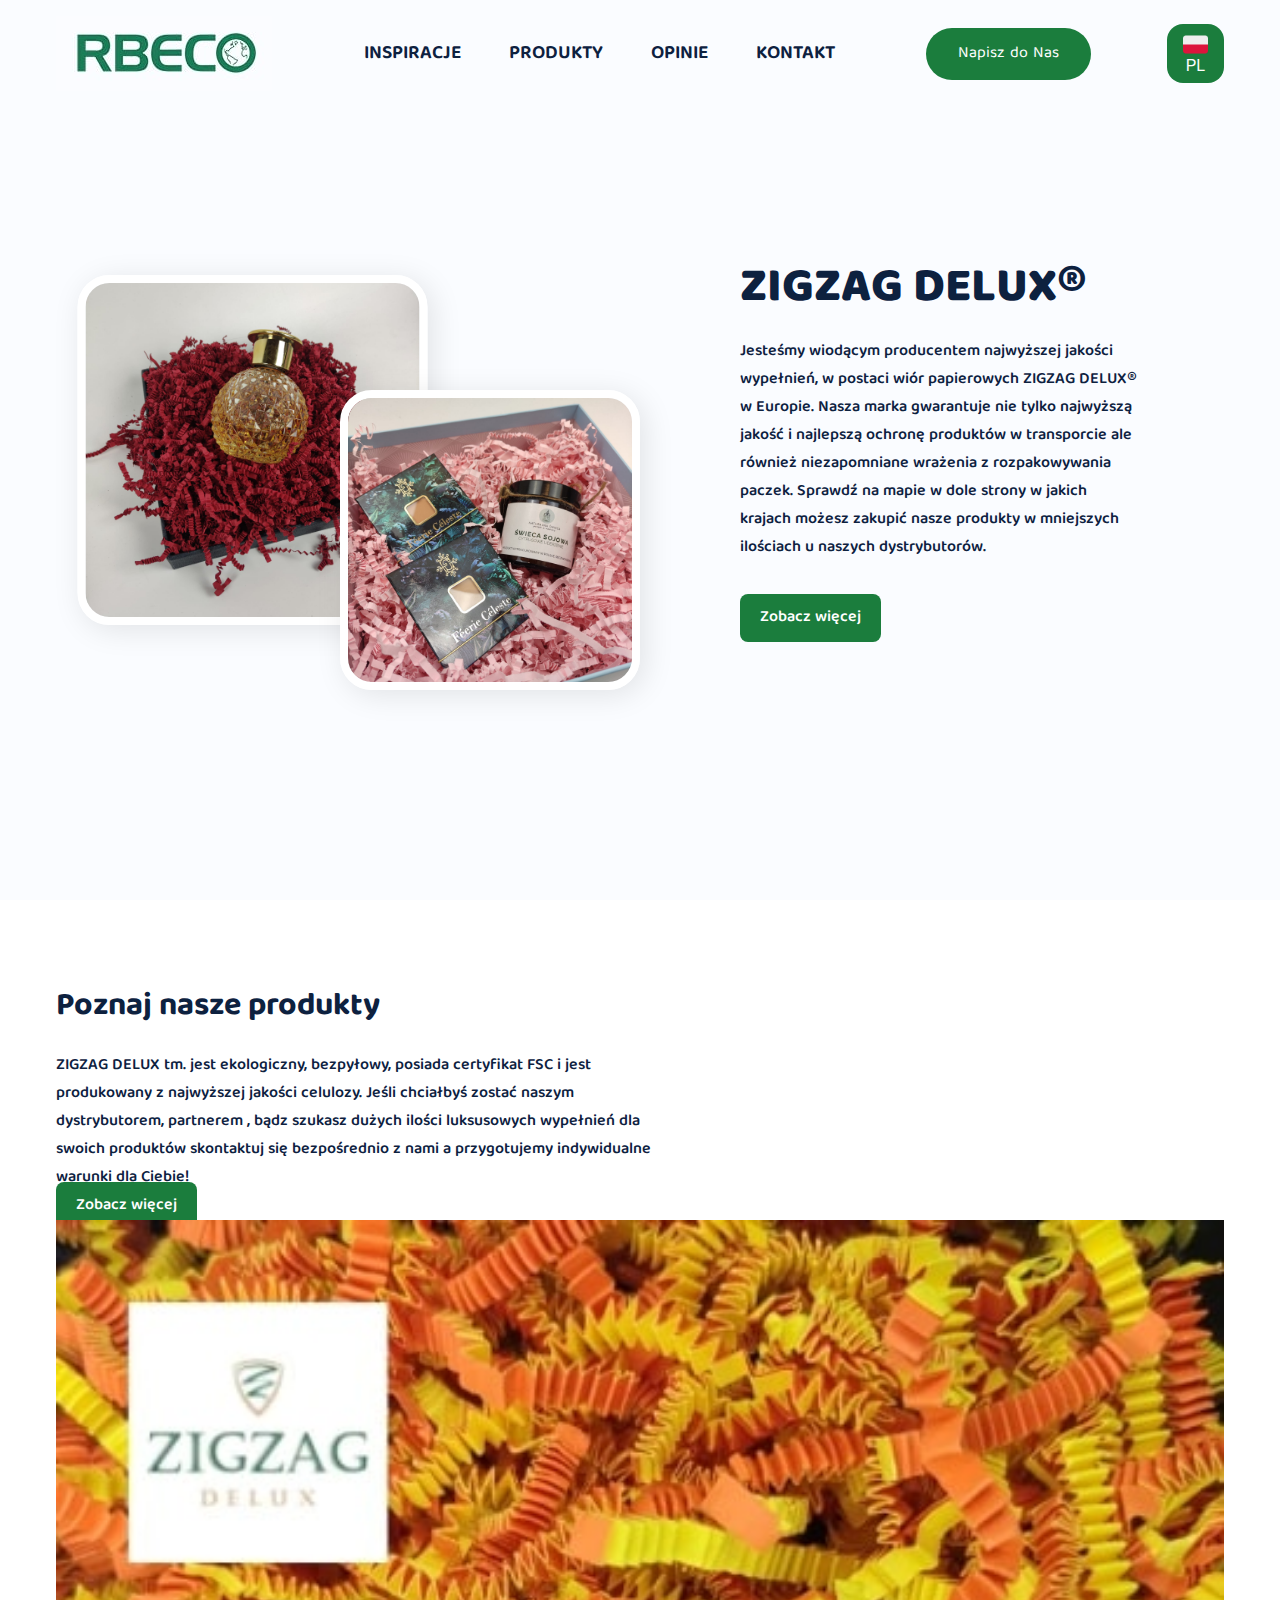
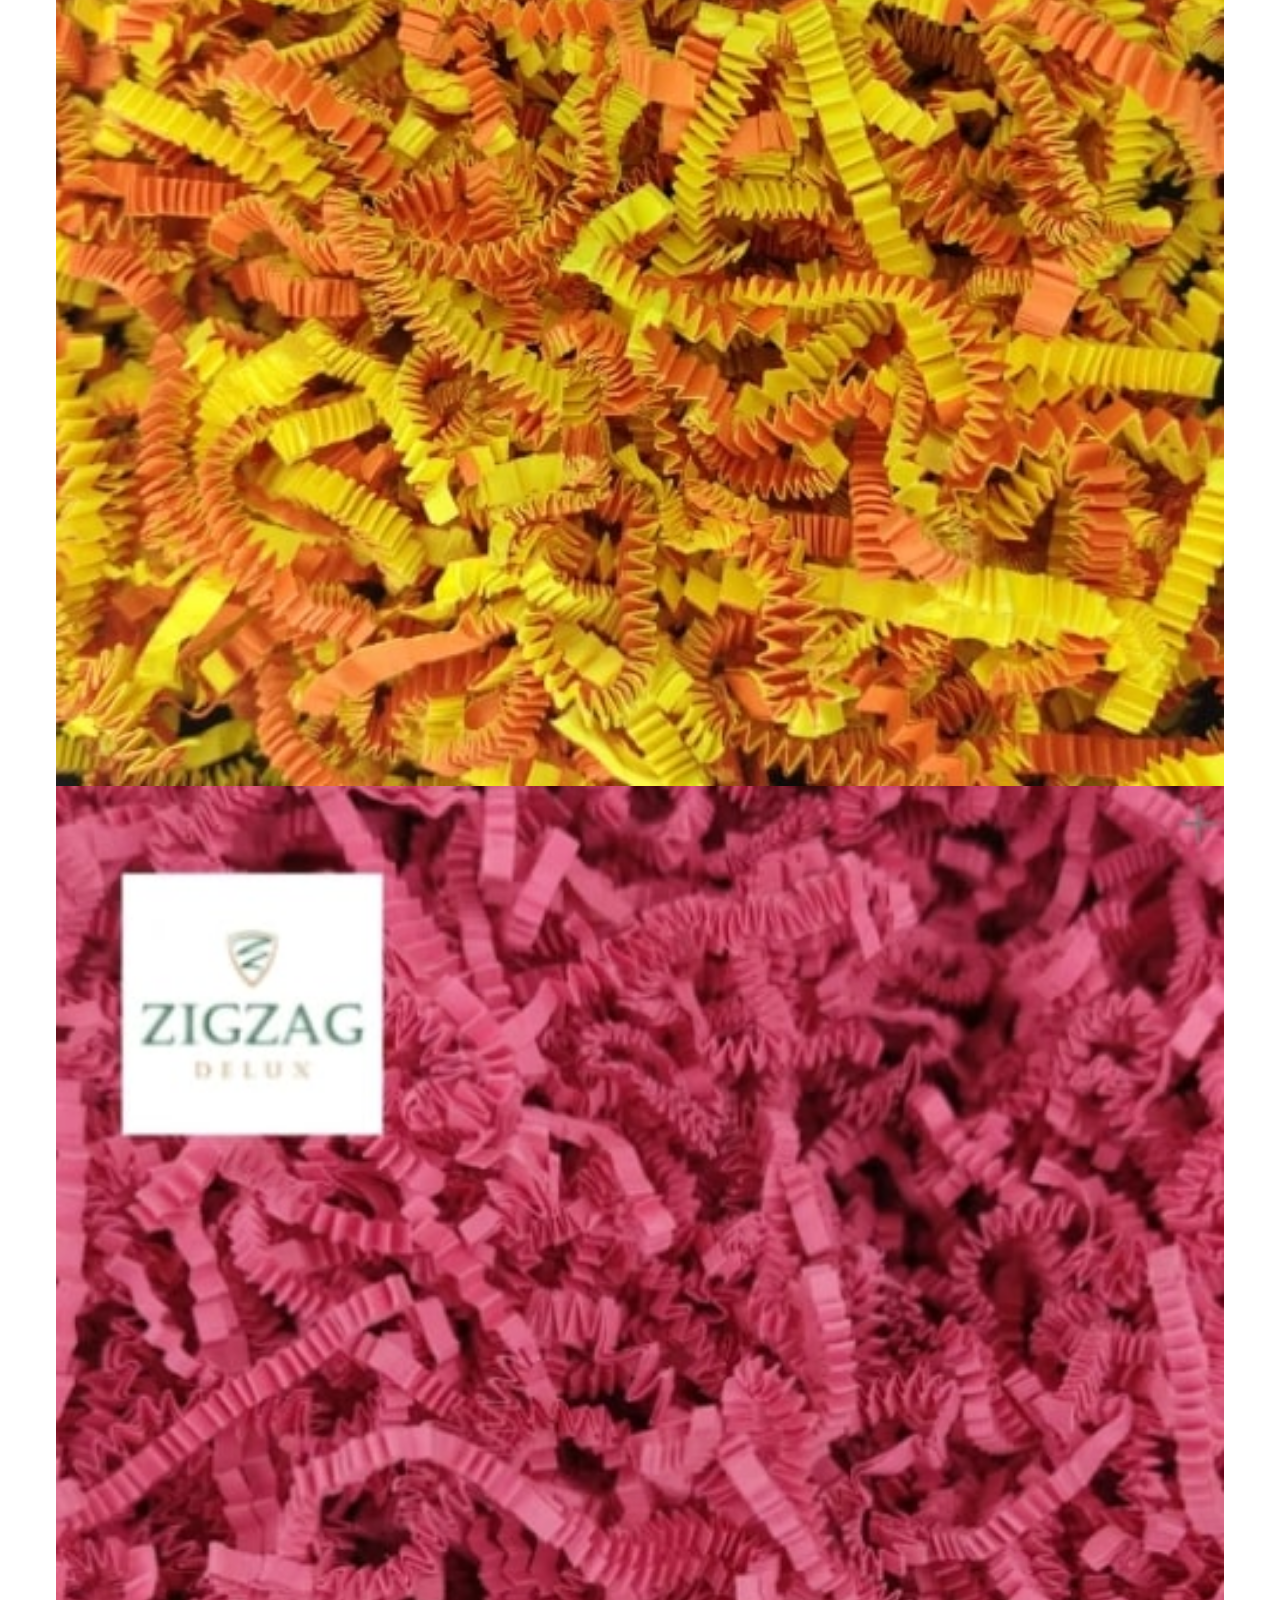
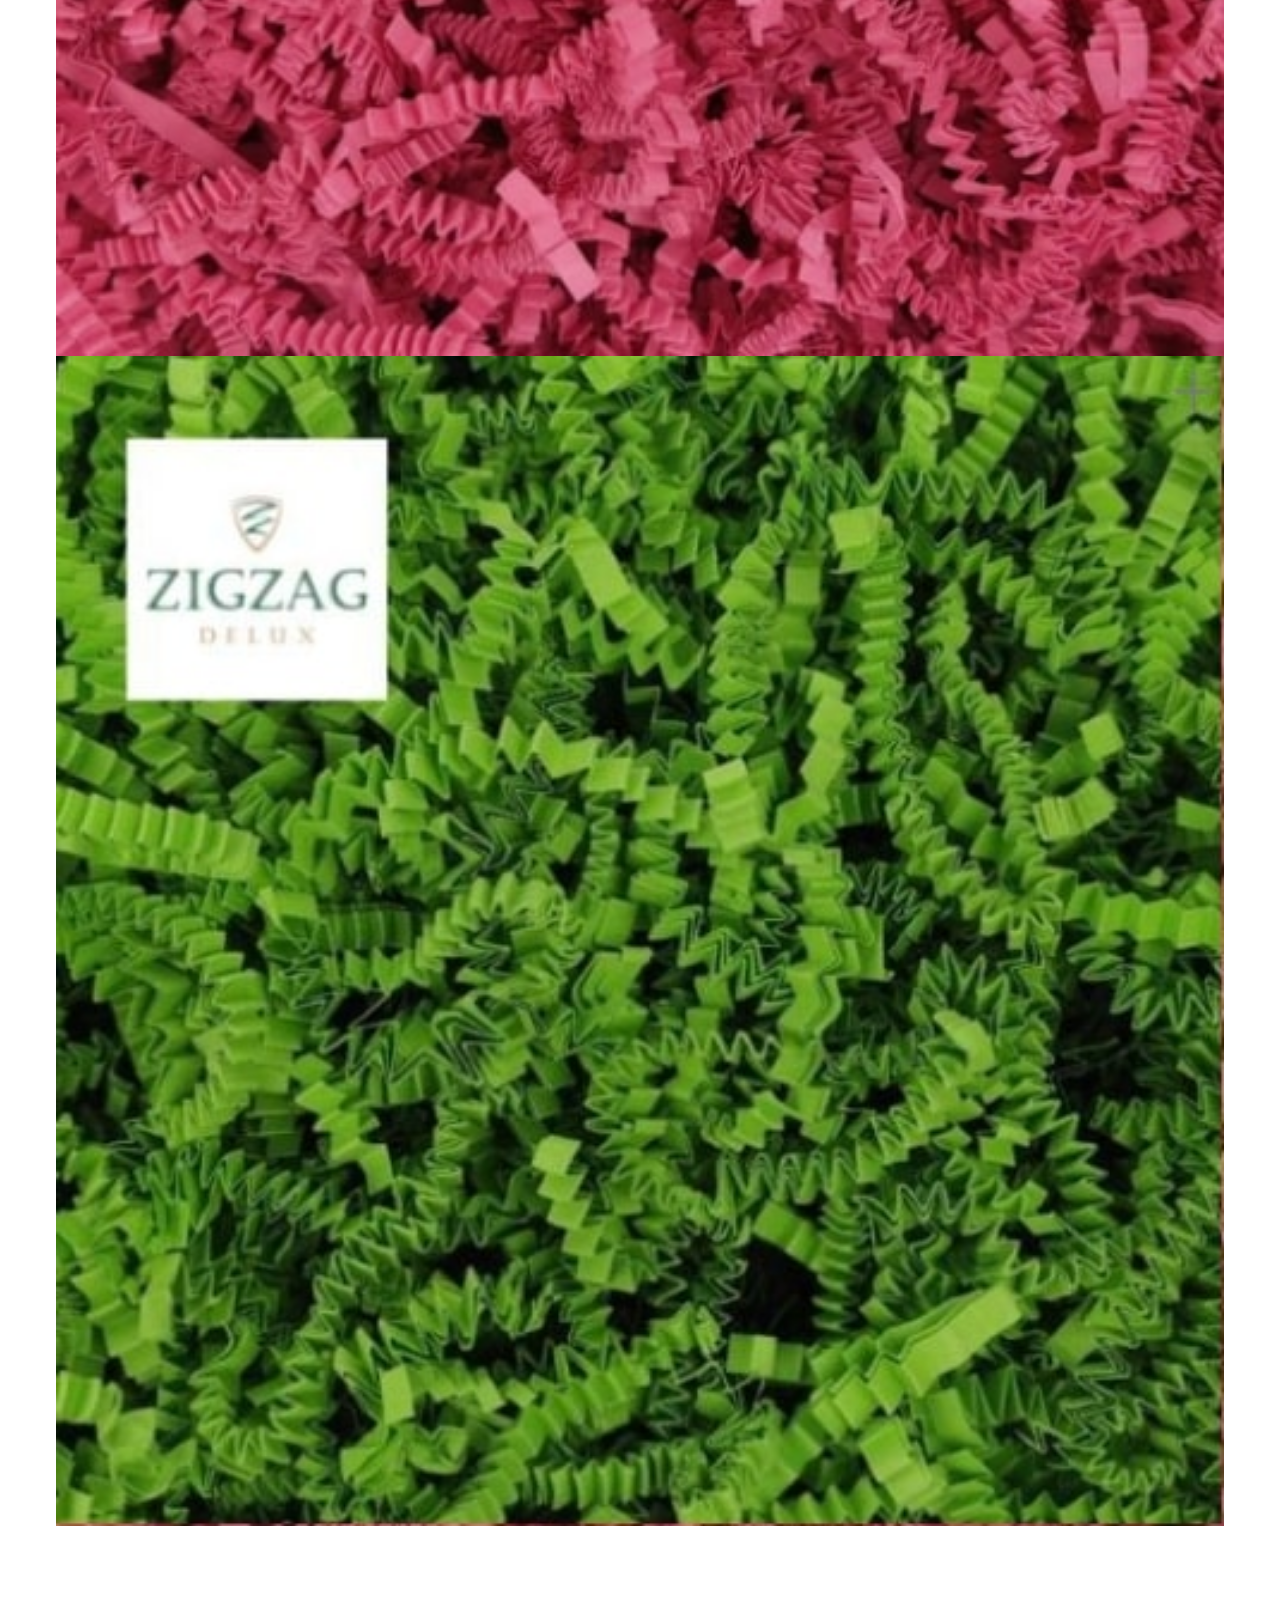
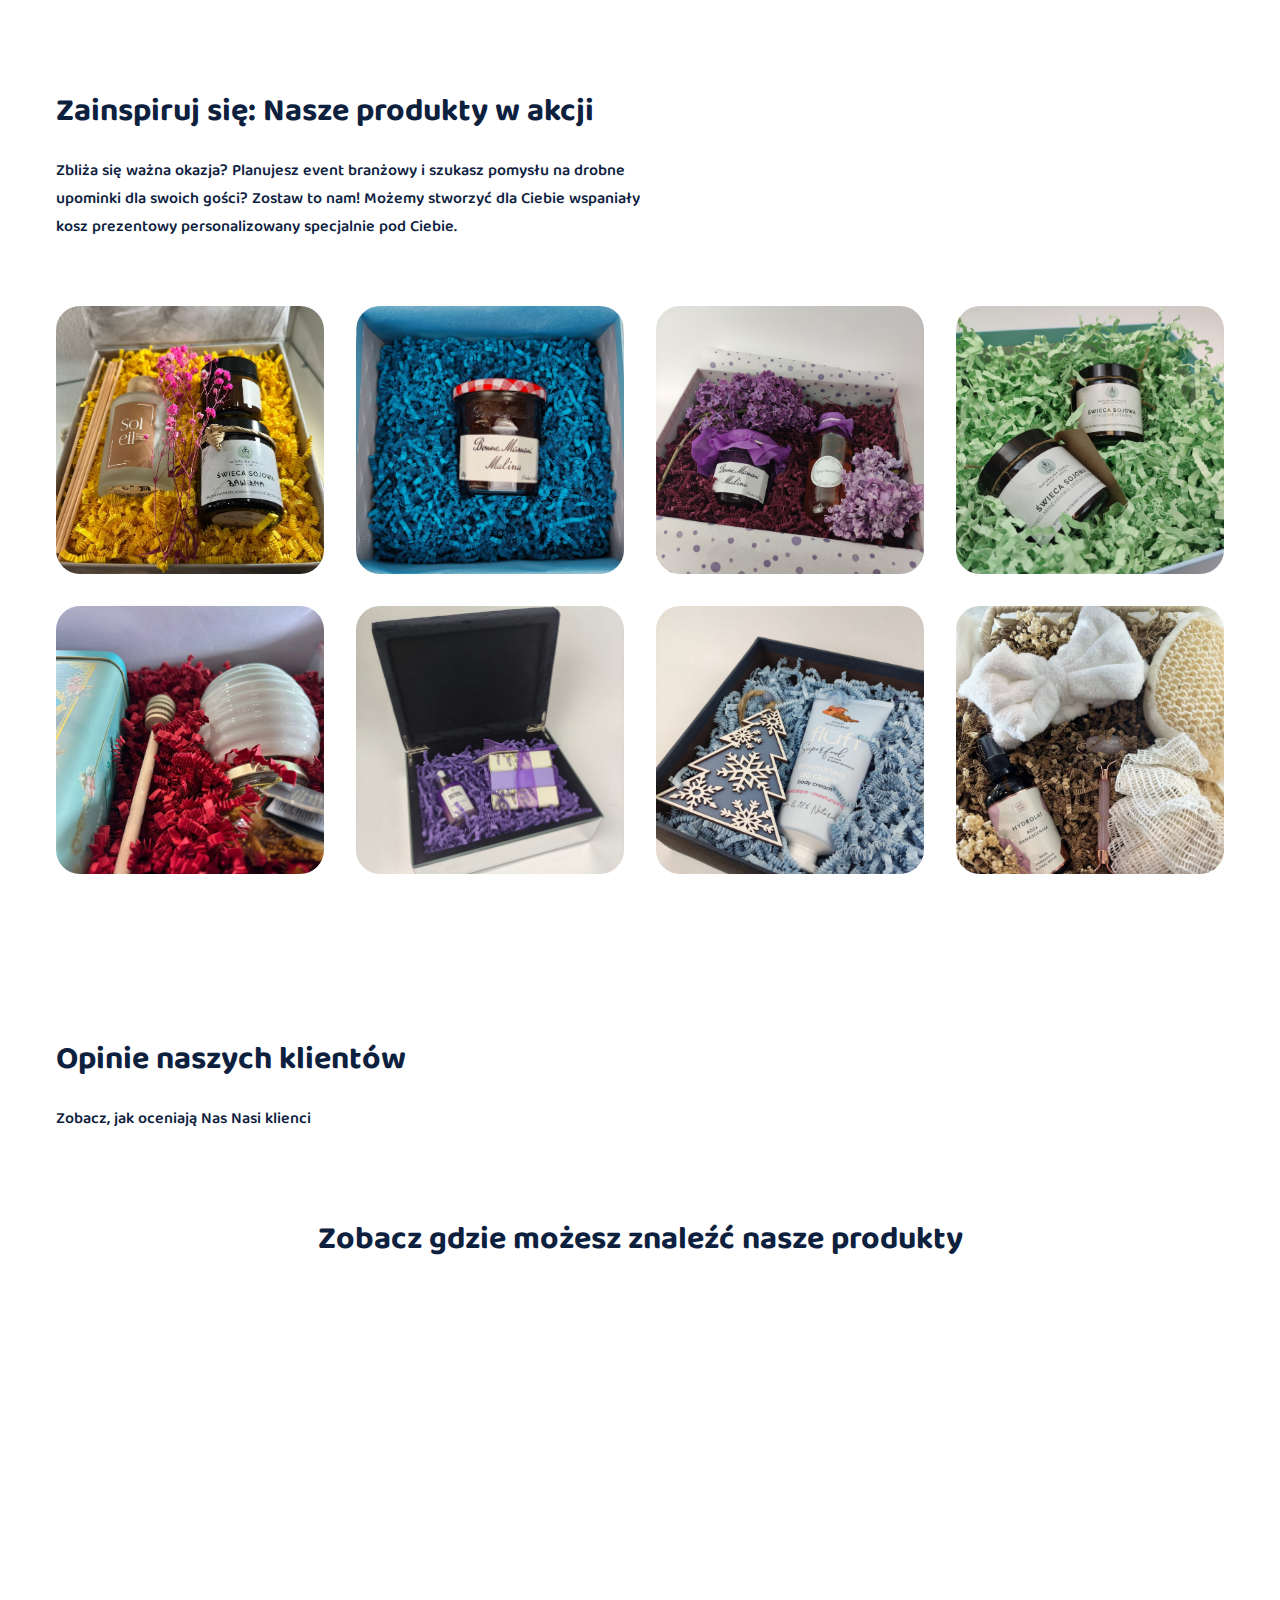
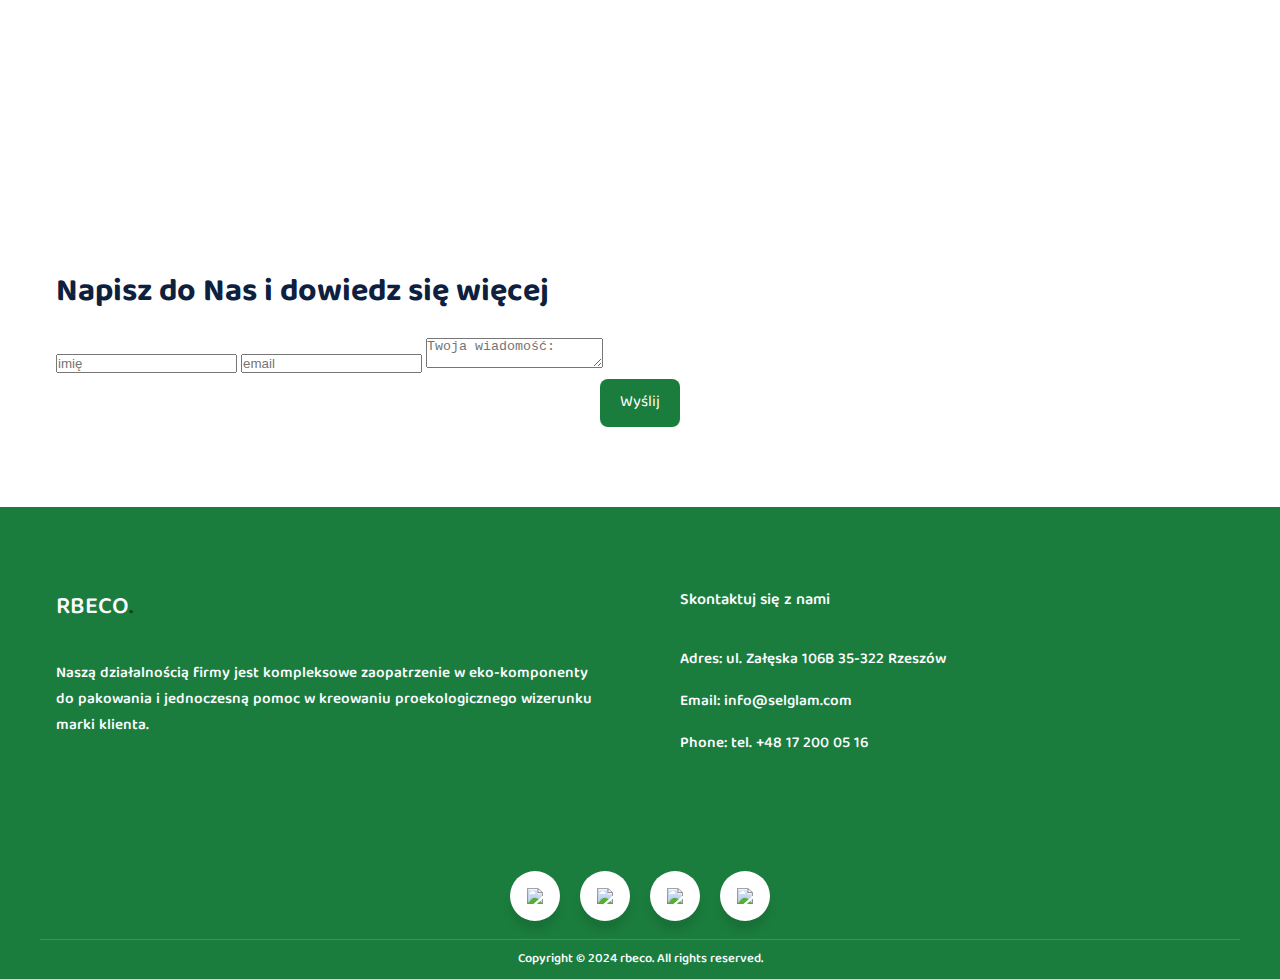
==== index.html @ 864e2962 "Update index.html" ====
<!DOCTYPE html>
<html lang="en">
  <head>
    <meta charset="UTF-8" />
    <meta http-equiv="X-UA-Compatible" content="IE=edge" />
    <meta name="viewport" content="width=device-width, initial-scale=1.0" />
    <link href="https://cdn.jsdelivr.net/npm/remixicon@3.2.0/fonts/remixicon.css" rel="stylesheet"/>
    <link rel="stylesheet" href="styles.css" />
    <link rel="preconnect" href="https://fonts.googleapis.com">
    <link rel="preconnect" href="https://fonts.gstatic.com" crossorigin>
    <link href="https://fonts.googleapis.com/css2?family=PT+Sans:ital,wght@0,400;0,700;1,400;1,700&display=swap" rel="stylesheet">
    <title>LANDING PAGE RBECO</title>
  </head>
  <body>
    <nav>
      <div class="nav__logo"><img src="images/rblogo_modified.jpg" alt="logo" /></div>
      
      <ul class="nav__links">
        <li class="link"><a href="#o-nas">INSPIRACJE</a></li>
        <li class="link"><a href="#produkty">PRODUKTY</a></li>
        <li class="link"><a href="#opinie">OPINIE</a></li>
        <li class="link"><a href="#kontakt">KONTAKT</a></li>
      </ul>
      <button class="btnheader" onclick="scrollToContact()">Napisz do Nas</button>
      <button id="lang-btn" class="lang-btn" onclick="toggleLanguage()"> <img src="images/pl.png"  width="25" height="25"alt="">PL</button> 
    </nav>
    <header>
      <div class="section__container header__container">
        <div class="header__image">
          <img src="images/7.jpeg" alt="header" />
          <img src="images/5.jpg" alt="header" />
          
        </div>
        <div class="header__content">
          <div>
            <h1>ZIGZAG DELUX® </h1>
            <p class="section__subtitle">
              Jesteśmy wiodącym producentem najwyższej jakości wypełnień, w postaci wiór papierowych ZIGZAG DELUX® w Europie.
               Nasza marka gwarantuje nie tylko najwyższą jakość i najlepszą ochronę produktów w transporcie ale również 
               niezapomniane wrażenia z rozpakowywania paczek. Sprawdź na mapie w dole strony w jakich krajach możesz zakupić 
               nasze produkty w mniejszych ilościach u naszych dystrybutorów.
            </p>
            <div class="action__btns">
              <a class="btn" href="https://selglam.com/kat/eko-wypelniacze/wiorka" role="button">Zobacz więcej</a>
             
            </div>
          </div>
        </div>
      </div>
    </header>

    <section class="gallery" id="produkty">
      <div class="section__container gallery__container">
        <div class="gallery__content">
          <div>
            <h2 class="section__title">
              Poznaj nasze produkty
            </h2>
            <p class="section__subtitle">
              ZIGZAG DELUX tm. jest ekologiczny,  bezpyłowy, posiada certyfikat FSC i jest produkowany z najwyższej jakości celulozy.
              Jeśli chciałbyś zostać naszym dystrybutorem, partnerem , bądz szukasz dużych ilości luksusowych wypełnień dla swoich produktów skontaktuj się bezpośrednio z nami a przygotujemy indywidualne warunki dla Ciebie!
            </p>
            <div class="view__all">
              <a class="btn" href="https://selglam.com/kat/eko-wypelniacze/wiorka" role="button">
                Zobacz więcej
              </a>
            </div>
          </div>
        </div>
        <div class="image__gallery">
          <div class="gallery__col">
            <img src="images/1.jpg" alt="gallery" />
          </div>
          <div class="gallery__col">
            <img src="images/2.jpg" alt="gallery" />
            <img src="images/3.jpg" alt="gallery" />
          </div>
        </div>
      </div>
    </section>
    


  <section class="section__container destination__container" id="o-nas">
  <div class="section__header">
    <div>
      <h2 class="section__title"> Zainspiruj się: Nasze produkty w akcji</h2>
      <p class="section__subtitle">
        Zbliża się ważna okazja? Planujesz event branżowy i szukasz pomysłu na drobne upominki dla swoich gości? Zostaw to nam! Możemy stworzyć dla Ciebie wspaniały kosz prezentowy personalizowany specjalnie pod Ciebie. 
      </p>
    </div>
    <!-- <div class="destination__nav">
      <span><i class="ri-arrow-left-s-line"></i></span>
      <span><i class="ri-arrow-right-s-line"></i></span>
    </div> -->
  </div>
  
  <div class="destination__grid">
    <div class="destination__card">
      <img src="images_for_inspiration/1.jpg" alt="destination" class="zoom-image" onclick="openImage(0)" />
      <div class="destination__details">
        <p class="destination__title">KLIKNIJ</p>
        <p class="destination__subtitle"> ABY POWIĘKSZYĆ</p>
      </div>
    </div>
    <div class="destination__card">
      <img src="images_for_inspiration/2.jpg" alt="destination" class="zoom-image" onclick="openImage(1)" />
      <div class="destination__details">
        <p class="destination__title">KLIKNIJ</p>
        <p class="destination__subtitle"> ABY POWIĘKSZYĆ</p>
      </div>
    </div>
    <div class="destination__card">
      <img src="images_for_inspiration/3.jpg" alt="destination" class="zoom-image" onclick="openImage(2)" />
      <div class="destination__details">
        <p class="destination__title">KLIKNIJ</p>
        <p class="destination__subtitle"> ABY POWIĘKSZYĆ</p>
      </div>
    </div>
    <div class="destination__card">
      <img src="images_for_inspiration/4.jpg" alt="destination" class="zoom-image" onclick="openImage(3)" />
      <div class="destination__details">
        <p class="destination__title">KLIKNIJ</p>
        <p class="destination__subtitle"> ABY POWIĘKSZYĆ</p>
      </div>
    </div>
    <div class="destination__card">
      <img src="images_for_inspiration/5.jpg" alt="destination" class="zoom-image" onclick="openImage(4)" />
      <div class="destination__details">
        <p class="destination__title">KLIKNIJ</p>
        <p class="destination__subtitle"> ABY POWIĘKSZYĆ</p>
      </div>
    </div>
    <div class="destination__card">
      <img src="images_for_inspiration/6.jpg" alt="destination" class="zoom-image" onclick="openImage(5)" />
      <div class="destination__details">
        <p class="destination__title">KLIKNIJ</p>
        <p class="destination__subtitle"> ABY POWIĘKSZYĆ</p>
      </div>
    </div>
    <div class="destination__card">
      <img src="images_for_inspiration/7.jpg"destination" class="zoom-image" onclick="openImage(6)" />
      <div class="destination__details">
        <p class="destination__title">KLIKNIJ</p>
        <p class="destination__subtitle"> ABY POWIĘKSZYĆ</p>
      </div>
    </div>
    <div class="destination__card">
      <img src="images_for_inspiration/8.jpg" alt="destination" class="zoom-image" onclick="openImage(7)" />
      <div class="destination__details">
        <p class="destination__title">KLIKNIJ</p>
        <p class="destination__subtitle"> ABY POWIĘKSZYĆ</p>
      </div>
    </div>
  </div>

  <!-- Modal -->
  <div id="imageModal" class="modal">
    <span class="close" onclick="closeImage()">&times;</span>
    <img class="modal-content" id="modal-img">
    
    <!-- Dodaj strzałki nawigacyjne -->
    <a class="prev" onclick="changeImage(-1)">&#10094;</a>
    <a class="next" onclick="changeImage(1)">&#10095;</a>
  </div>
</section>


    <section class="opinions" id="opinie">
      <div class="section__container opinions__container">
        <h2 class="section__title">Opinie naszych klientów</h2>
        <p class="section__subtitle">
          Zobacz, jak oceniają Nas Nasi klienci
        </p>
          
        
        <div id="shapo-widget-e1e24931344d910d185b"></div>
<script id="shapo-embed-js" type="text/javascript" src="https://cdn.shapo.io/js/embed.js" defer></script>
        
      </div>
    </section>

  
  <!-- Resources -->
  <script src="https://www.amcharts.com/lib/4/core.js" async></script>
  <script src="https://www.amcharts.com/lib/4/maps.js" async></script>
  <script src="https://www.amcharts.com/lib/4/geodata/worldLow.js" async></script>
  <script src="https://www.amcharts.com/lib/4/themes/animated.js" async></script>

  
 <section id="map">
    <h2 class="section__title">Zobacz gdzie możesz znaleźć nasze produkty</h2>
    <div id="chartdiv"></div> 

   </section>
  <!-- HTML -->
  
  

    <section class="contact" id ="kontakt">
      <div class="section__container contact__container">
        <div class="contact__content">
          <h2 class="section__title">Napisz do Nas i dowiedz się więcej</h2>
          
        </div>
        <div class="contact__form">
          <form action="https://api.web3forms.com/submit" method="POST">
            <input type="hidden" name="access_key" value="89dd3bd1-6a56-468b-b69c-77712c94f781">
            <input type="text" name="name" placeholder="imię" required />
            <input type="email" name="email" placeholder="email" required /> 
            <textarea name="message" placeholder="Twoja wiadomość: " required></textarea> 
            <br>
            <center><button class="btn" type="submit">Wyślij</button></center>
        </form>
        </div>
      </div>
    </section>
    

    <footer class="footer">
      <div class="section__container footer__container">
        <div class="footer__col">
          <h3>RBECO<span>.</span></h3>
          <p>
            Naszą działalnością firmy jest kompleksowe zaopatrzenie w eko-komponenty do pakowania i jednoczesną pomoc w kreowaniu proekologicznego wizerunku marki klienta.
          </p>
      

        </div>
       
        <div class="footer__col">
          <h4>Skontaktuj się z nami</h4>
          <p>
            <span>Adres:</span> ul. Załęska 106B
            35-322 Rzeszów
          </p>
          <p><span>Email:</span> info@selglam.com</p>
          <p><span>Phone:</span> tel. +48 17 200 05 16 </p>
        </div>
        
      </div>
      <div class="footer__bar_social_media">
        <div class="wrapper">
          <ul class="wrapper" >
            <li class="icon instagram">
              <span class="tooltip">Instagram</span>
              <a href="https://www.google.com/search?q=ksero+rzesz%C3%B3w+xero-studio&ei=JhjyYqyaKbmGwPAPnde04AM&gs_ssp=eJzj4tFP1zcsKKkoSa4sMTdgtFI1qDAxN05OS0wzMjVLS7ZITTO3MqgwTzZINjUxSEtLSzVJMjdJ85LKLk4tylcoqkotrjq8uVyhAsjTLS4pTcnMBwAZ_RuG&oq=Ksero+Rzesz%C3%B3w%2C+Xero-Studio&gs_lcp=Cgdnd3Mtd2l6EAEYADILCC4QgAQQxwEQrwEyAggmOgcIABBHELADSgQIQRgASgQIRhgAUJMBWJMBYLYKaAFwAHgAgAFiiAFikgEBMZgBAKABAqABAcgBB8ABAQ&sclient=gws-wiz" target="_blank">
              <span><img src="https://img.icons8.com/?size=100&id=32309&format=png&color=000000"/></span>
            </a>
            </li>
              <li class="icon facebook">
                <span class="tooltip">Facebook</span>
                <a href="https://www.facebook.com/rbecorbeco" target="_blank">
                <span><img src="https://img.icons8.com/?size=100&id=118467&format=png&color=000000"/></span>
              </a>
              </li>
              <li class="icon twitter">
                <span class="tooltip">Google</span>
                <a href="https://www.google.com/search?q=selglam%0D%0A&client=opera-gx&hs=rWf&sca_esv=0a3e250173e3dd9d&sxsrf=ADLYWIIQkyhrCEoc4kbKTK70SnTszpCNXA%3A1729370489888&ei=eRkUZ6z2NcDAwPAP8fjVyQs&ved=0ahUKEwjslvCNp5uJAxVAIBAIHXF8NbkQ4dUDCA8&uact=5&oq=selglam%0D%0A&gs_lp=[base64]&sclient=gws-wiz-serp" target="_blank">
                <span><img src="https://img.icons8.com/ios-glyphs/30/000000/google-logo--v1.png"/></span>
              </a>
              </li>
              <li class="icon instagram">
                <span class="tooltip">Instagram</span>
                <a href="https://www.instagram.com/rbeco.pl/" target="_blank">
                <span><img src="https://img.icons8.com/?size=100&id=32309&format=png&color=000000"/></span>
              </a>
              </li>
              
            </ul>
          </div>
      </div>
      <div class="footer__bar">
        Copyright © 2024 rbeco. All rights reserved.
      </div>
    </footer>
    <button onclick="topFunction()" id="myBtn" title="Go to top">▲</button>
    <script src="scripts.js"></script>




    

    <script>
      document.addEventListener("DOMContentLoaded", function () {
          document.getElementById('lang-btn').addEventListener('click', function () {
              window.location.href = 'index_en.html'; 
          });
      });
  </script> 

  </body>
</html>
---- styles.css ----
@import url('https://fonts.googleapis.com/css2?family=Baloo+Tamma+2:wght@400..800&family=Fredoka:wght@300..700&family=Outfit:wght@100..900&family=Righteous&display=swap');
:root {
  --primary-color: #1b7d3d;
  --primary-color-dark: #0d4402;
  --secondary-color: #fafcff;
  --text-dark: #0d213f;
  --text-light: #767268;
  --extra-light: #ffffff;
  --max-width: 1200px;
  --bg-footer:#1b7d3d;
  --hover-ani:#071f02;
}

* {
  padding: 0;
  margin: 0;
  box-sizing: border-box;
}

.section__container {
  max-width: var(--max-width);
  margin: auto;
  padding: 5rem 1rem;
}

.section__header {
  display: flex;
  align-items: center;
  justify-content: space-between;
  gap: 2rem;
  flex-wrap: wrap;
  margin-bottom: 4rem;
}

.section__title {
  font-size: 2rem;
  font-weight: 730;
  color: var(--text-dark);
  margin-bottom: 1rem;
  font-family: "Baloo Tamma 2", system-ui;
}

.section__subtitle {
  font-size: 1rem;
  color: var(--text-dark);
  max-width: calc(var(--max-width) / 2);
}

.btn {
  padding: 0.75rem 2rem;
  outline: none;
  border: none;
  font-size: 1rem;
  color: var(--extra-light);
  background-color: var(--primary-color);
  border-radius: 10rem;
  cursor: pointer;
  transition: 0.3s;
  
}
.btnheader {
  padding: 0.75rem 2rem;
  outline: none;
  border: none;
  font-size: 1rem;
  color: var(--extra-light);
  background-color: var(--primary-color);
  border-radius: 10rem;
  cursor: pointer;
  transition: 0.3s;
  font-family: "Baloo Tamma 2", system-ui;
}
.btn:hover {
  background-color: var(--primary-color-dark); /* Dark green hover */
  color: var(--extra-light); /* Keep the text white */
  transform: translateY(-2px); /* Keep the hover effect of raising the button */
}

a {
  text-decoration: none;
}

img {
  width: 100%;
  display: block;
}

body {
  font-family: "Baloo Tamma 2", system-ui ;
  font-weight:600;
  overflow-x: hidden;
  
}

nav {
  padding: 1rem;
  position: absolute;
  top: 0;
  left: 50%;
  transform: translateX(-50%);
  width: 100%;
  max-width: var(--max-width);
  display: flex;
  align-items: center;
  justify-content: space-between;
  
}


.nav__logo {
  font-size: 1.2rem;
  font-weight: 600;
  color: var(--text-dark);
  cursor: pointer;
}

.nav__logo span {
  color: var(--primary-color);
}

.nav__links {
  list-style: none;
  display: flex;
  align-items: center;
  gap: 1rem;
 font-weight: 660;
 font-size: 1.2rem;

}

.link a {
  padding: 0 1rem;
  color: var(--text-dark);
  transition: 0.3s;
}

.link a:hover {
  color: var(--primary-color);
}

header {
  background-color:var(--secondary-color);
}

.header__container {
  min-height: 100vh;
  display: grid;
  grid-template-columns: repeat(2, 1fr);
  gap: 2rem;
  
}

.header__image {
  position: relative;
  z-index: 1;
}

.header__image img {
  position: absolute;
  top: 50%;
  left: 50%;
  border: 0.5rem solid var(--extra-light);
  border-radius: 2rem;
  box-shadow: 5px 5px 30px rgba(0, 0, 0, 0.1);
  
}

.header__image img:nth-child(1) {
  max-width: 350px;
  transform: translate(-75%, -50%);
}

.header__image img:nth-child(2) {
  max-width: 300px;
  transform: translate(0%, -20%);
}



.header__content {
  display: flex;
  align-items: center;
  justify-content: center;
  z-index: 2; /* Zapewnia, że zawartość headera będzie nad obrazkami */
}

.header__content > div {
  max-width: 400px;
  display: grid;
  gap: 1rem;
}

.header__content .sub__header {
  font-size: 1rem;
  font-weight: 600;
  color: var(--primary-color);
}

.header__content h1 {
  font-size: 3rem;
  line-height: 4rem;
  font-weight: 800;
  color: var(--text-dark);
}

.header__content .action__btns {
  display: flex;
  align-items: center;
  gap: 2rem;
  margin-top: 1rem;
}

.story {
  display: flex;
  align-items: center;
  gap: 2rem;
  cursor: pointer;
}

.video__image {
  position: relative;
}

.video__image img {
  width: 60px;
  height: 60px;
  border-radius: 100%;
  box-shadow: 5px 5px 30px rgba(0, 0, 0, 0.1);
}

.video__image span {
  position: absolute;
  top: 50%;
  left: 100%;
  transform: translate(-50%, -50%);
}

.video__image span i {
  padding: 0.5rem;
  font-size: 1rem;
  color: red;
  background-color: var(--extra-light);
  border-radius: 100%;
  box-shadow: 5px 5px 30px rgba(0, 0, 0, 0.1);
}

.story > span {
  font-size: 1rem;
  font-weight: 600;
  color: var(--text-dark);
}

.destination__nav {
  display: flex;
  gap: 1rem;
}

.destination__nav span {
  width: 30px;
  height: 30px;
  display: grid;
  place-content: center;
  color: var(--primary-color);
  border: 1px solid var(--primary-color);
  border-radius: 100%;
  font-size: 1.5rem;
  cursor: pointer;
  transition: 0.3s;
}

.destination__nav span:hover {
  color: var(--extra-light);
  background-color: var(--primary-color);
}

.destination__grid {
  display: grid;
  grid-template-columns: repeat(4, 1fr);
  gap: 2rem;
}

.destination__card {
  overflow: hidden;
  position: relative;
  isolation: isolate;
  cursor: pointer;
}

.destination__card img {
  border-radius: 1rem;
}

.destination__details {
  position: absolute;
  width: calc(100% - 2rem);
  padding: 1rem;
  bottom: -6rem;
  left: 50%;
  transform: translateX(-50%);
  text-align: center;
  color: var(--extra-light);
  background-color: rgba(255, 255, 255, 0.1);
  backdrop-filter: blur(4px);
  border-radius: 10px;
  z-index: 1;
  transition: 0.3s;
}

.destination__card:hover .destination__details {
  bottom: 1rem;
}

.destination__title {
  font-size: 0.9rem;
  margin-bottom: 0.5rem;
}

.destination__subtitle {
  font-size: 1rem;
  font-weight: 600;
}

.destination__card:hover img {
  transform: scale(1.1); /* Adjust the scale factor as needed */
  transition: transform 0.3s; /* Smooth transition effect */
}

.destination__card img {
  border-radius: 1.5rem;
  transition: transform 0.3s; /* Ensure a smooth transition for scaling */
}

.trip {
  background-color: var(--secondary-color);
}

.trip__container :is(.section__title, .section__subtitle, .view__all) {
  text-align: center;
  margin-right: auto;
  margin-left: auto;
}

.trip__grid {
  display: grid;
  grid-template-columns: repeat(3, 1fr);
  gap: 2rem;
  margin: 4rem 0;
}

.trip__card {
  border-radius: 1rem;
  overflow: hidden;
  box-shadow: 5px 5px 30px rgba(0, 0, 0, 0.1);
}

.trip__details {
  padding: 1rem;
  display: grid;
  gap: 0.5rem;
  font-size: 1rem;
  font-weight: 600;
  color: var(--text-dark);
  background-color: var(--extra-light);
  cursor: pointer;
}

.rating {
  color: goldenrod;
}

.booking__price {
  display: flex;
  align-items: center;
  justify-content: space-between;
}

.price span {
  font-weight: 400;
  font-size: 0.9rem;
  color: var(--text-light);
}

.book__now {
  padding: 0.5rem 1.5rem;
  color: var(--primary-color);
  outline: none;
  border: 1px solid var(--primary-color);
  border-radius: 5rem;
  background-color: transparent;
  cursor: pointer;
  transition: 0.3s;
}

.book__now:hover {
  color: var(--extra-light);
  background-color: var(--primary-color);
}

.gallary__container {
  display: grid;
  grid-template-columns: repeat(2, 1fr);
  gap: 2rem;
}

.image__gallary {
  display: grid;
  grid-template-columns: repeat(2, 1fr);
  gap: 1rem;
}

.gallary__col {
  display: grid;
  place-content: center;
  gap: 1rem;
}

.gallary__col img {
  border-radius: 1rem;
  box-shadow: 5px 5px 20px rgba(0, 0, 0, 0.2);
}

.gallary__content {
  display: flex;
  align-items: center;
  justify-content: center;
  flex-direction: column;
}

.gallary__content > div {
  max-width: 400px;
}

.gallary__content .section__subtitle {
  margin-bottom: 2rem;
}
/* subscribe section */
.subscribe {
  background-color: var(--secondary-color);
  display: flex;
  align-items: center;
  justify-content: center;
  padding: 40px 20px;
}

.subscribe__container {
  display: flex;
  justify-content: space-between;
  align-items: center;
  max-width: 1200px;
  margin: 0 auto;
  flex-wrap: wrap;
}

.subscribe__content {
  flex: 1;
  margin-right: 20px;
  text-align: left;
  min-width: 250px;
}

.subscribe__form {
  flex: 1;
  max-width: 600px;
}

.subscribe__form form {
  width: 100%;
  background-color: #f9fafb; /* Delikatne tło formularza */
  box-shadow: 0 8px 40px rgba(0, 0, 0, 0.1); /* Wyraźniejszy cień */
  border-radius: 20px; /* Większe zaokrąglenie */
  padding: 30px; /* Większy padding */
  transition: transform 0.3s ease;
}

.subscribe__form form:hover {
  transform: translateY(-5px);
}

.subscribe__form textarea,
.subscribe__form input {
  width: 100%;
  padding: 15px;
  margin-bottom: 20px; /* Większe odstępy między polami */
  border-radius: 12px; /* Większe zaokrąglenie */
  font-size: 16px;
  font-family: "Baloo Tamma 2", system-ui;
  background-color: #fff;
  border: 1px solid #ddd; /* Lżejsze ramki */
  transition: border-color 0.3s ease, box-shadow 0.3s ease;
}

.subscribe__form textarea {
  min-height: 100px; /* Zwiększona minimalna wysokość */
  max-height: 400px;
  resize: vertical;
}

.subscribe__form input {
  outline: none;
}

.subscribe__form input:focus,
.subscribe__form textarea:focus {
  border-color: var(--primary-color);
  box-shadow: 0 0 10px rgba(0, 123, 255, 0.2); /* Dodanie efektu cienia przy focusie */
}

/* Stylizacja przycisku */
.btn {
  background-color: var(--primary-color); /* Ustalony kolor tła przycisku */
  color: #fff; /* Ustalony kolor tekstu przycisku */
  padding: 10px 20px; /* Dodanie paddingu */
  border: none; /* Usunięcie domyślnego border */
  border-radius: 8px; /* Zaokrąglone rogi */
  cursor: pointer; /* Zmiana kursora na wskaźnik */
  transition: background-color 0.3s ease, transform 0.3s ease;
  font-family: "Baloo Tamma 2", system-ui; /* Dodanie efektu przejścia */
}


.footer {
  background-color: var(--bg-footer);
}

.footer__container {
  display: grid;
  grid-template-columns: repeat(2, 1fr);
  gap: 5rem;
  color: var(--secondary-color);
}

.footer__col h3 {
  font-size: 1.5rem;
  font-weight: 600;
  margin-bottom: 2rem;
}

.footer__col h3 span {
  color: var(--primary-color-dark);
}

.footer__col p {
  font-size: 0.95rem;
  margin-bottom: 1rem;
  cursor: pointer;
  transition: 0.3s;
}

.footer__col p:hover {
  
  font-size: 1rem;
}

.footer__col p span {
  font-weight: 600;
}

.footer__col h4 {
  font-size: 1rem;
  font-weight: 600;
  margin-bottom: 2rem;
}

.footer__bar {
  max-width: var(--max-width);
  margin: auto;
  padding: 0.5rem;
  text-align: center;
  font-size: 0.8rem;
  color: var(--secondary-color);
  border-top: 1px solid var(--text-light);
}
.footer__bar_social_media{
  max-width: var(--max-width);
  margin: auto;
  padding: 0.5rem;
  text-align: center;
  font-size: 0.8rem;
  color: var(--secondary-color);

}


#myBtn {
	display: none; /* Hidden by default */
	position: fixed; /* Fixed/sticky position */
	bottom: 20px; /* Place the button at the bottom of the page */
	right: 30px; /* Place the button 30px from the right */
	z-index: 99; /* Make sure it does not overlap */
	border: none; /* Remove borders */
	outline: none; /* Remove outline */
	background-color: var(--primary-color-dark); /* Set a background color */
	color: white; /* Text color */
	cursor: pointer; /* Add a mouse pointer on hover */
	padding: 15px; /* Some padding */
	border-radius: 50px; /* Rounded corners */
	font-size: 18px; /* Increase font size */
 
  }
  
  #myBtn:hover {
	background-color:var(--hover-ani); /* Add background on hover */
  }


/* przyblizanie zdjec z galerii */

/* Style for modal */
.modal {
  display: none; /* Ukryty domyślnie */
  position: fixed; /* Zostaje w jednym miejscu */
  z-index: 1000; /* Siedzi na wierzchu */
  padding-top: 100px; /* Pozycjonowanie od góry */
  left: 0;
  top: 0;
  width: 100%; /* Pełna szerokość */
  height: 100%; /* Pełna wysokość */
  overflow: auto; /* Scroll, jeśli potrzebny */
  background-color: rgba(0, 0, 0, 0.9); /* Czarny z przezroczystością */
}

.modal-content {
  margin: auto;
  display: block;
  width: 80%;
  max-width: 700px;
}

.close {
  position: absolute;
  top: 50px;
  right: 100px;
  color: white;
  font-size: 40px;
  font-weight: bold;
  cursor: pointer;
}

/* Animacja */
.modal-content {
  animation-name: zoom;
  animation-duration: 0.6s;
}

/* Strzałki nawigacyjne */
.prev, .next {
  cursor: pointer;
  position: absolute;
  top: 50%;
  width: auto;
  padding: 16px;
  margin-top: -50px;
  color: white;
  font-weight: bold;
  font-size: 40px;
  transition: 0.6s ease;
  border-radius: 0 3px 3px 0;
  user-select: none;
}

.next {
  right: 0;
  border-radius: 3px 0 0 3px;
}

.prev:hover, .next:hover {
  background-color: rgba(0, 0, 0, 0.8);
}



/* przycisk zmiany jezyka strony */
.lang-btn {
z-index: 1000;
padding: 0.5rem 1rem;
outline: none;
border: none;
font-size: 1rem;
color: var(--extra-light);
background-color: var(--primary-color);
border-radius: 1rem;
cursor: pointer;
transition: 0.3s;
}

.lang-btn:hover {
  background-color:var(--primary-color-dark);
}




/* przyblizanie zdjec z galerii */
@keyframes zoom {
  from {
      transform: scale(0);
  }
  to {
      transform: scale(1);
  }
}

@media (width < 1200px) {
  .header__image img:nth-child(1) {
    max-width: 300px;
  }

  .header__image img:nth-child(2) {
    max-width: 200px;
  }
}

@media (width < 900px) {
  nav{
    align-items: center; /* Wyśrodkowanie elementów */
  }
  .nav__links {
    display: none;
  }

  .header__container {
    grid-template-columns: repeat(1, 1fr);
  }
  .header__image {
    min-height: 500px;
  }

  .destination__grid {
    gap: 1rem;
  }

  .destination__details {
    bottom: -8rem;
    
  }

  .trip__grid {
    grid-template-columns: repeat(2, 1fr);
  }
}

@media (width < 600px) {
  .destination__grid {
    grid-template-columns: repeat(2, 1fr);
  }

  .trip__grid {
    grid-template-columns: repeat(1, 1fr);
  }

  .gallary__container {
    grid-template-columns: repeat(1, 1fr);
  }

  .subscribe__container {
    grid-template-columns: repeat(1, 1fr);
  }

  .footer__container {
    grid-template-columns: repeat(2, 1fr);
  }
}
@media (width < 514px) {
  .header__image img:nth-child(1) {
    max-width: 200px;
  }

  .header__image img:nth-child(2) {
    max-width: 150px;
  }
  .btn{
    font-size: 0.8rem;
  }
  .btnheader{
    font-size: 0.8rem;
    border-radius: 1rem;
    padding: 0.8rem 0.8rem;
  }
  .wrapper {
    flex-direction: row;
    align-items: center;
  }

  .wrapper .icon {
    width: 40px;
    height: 40px;
    padding: 10px;
    margin: 5px;
    font-size: 16px;
  }

  .wrapper .tooltip {
    font-size: 12px;
    top: -35px;
  }

  .wrapper .icon:hover .tooltip {
    top: -40px;
  }

  .wrapper .tooltip::before {
    height: 6px;
    width: 6px;
    bottom: -3px;
  }

}

@media (width < 450px) {
  .nav__logo img{
    width: 150px;
    height: 60px;
  }
  .btnheader, .lang-btn {
     /* Szerokość przycisków */
    margin: 30px 0; /* Odstęp pomiędzy przyciskami */
  }
  .btnheader{
    font-size: 0.75rem;
    padding: 0.8rem 0.8rem;
    border-radius: 1rem;
  }
    .lang-btn img{
      font-size: 0.8rem;
      width: 20px;
      height: 20px;
    }
    .lang-btn {
      font-size: 10px;
      
      padding: 0.5rem 0.5rem;
      border-radius: 1rem;
    }
  }

@media (width < 416px) {
  .header__image img:nth-child(1) {
    max-width: 200px;
  }

  .header__image img:nth-child(2) {
    max-width: 150px;
  }
  .btnheader{
    font-size: 0.75rem;
    padding: 0.8rem 0.8rem;
    border-radius: 1rem;
  }
  .nav__logo img{
    width: 150px;
    height: 60px;
  }
  .lang-btn img{
    font-size: 0.8rem;
    width: 20px;
    height: 20px;
  }
  .lang-btn {
    font-size: 10px;
    
    padding: 0.5rem 0.5rem;
    border-radius: 1rem;
  }
}
@media (width < 350px) {
  
  .btnheader{
    font-size: 0.5rem;
    padding: 0.6rem 0.6rem;
    border-radius: 1rem;
  }
  .nav__logo img{
    width: 150px;
    height: 60px;
  }
  .lang-btn img{
    font-size: 0.8rem;
    width: 20px;
    height: 20px;
  }
  .lang-btn {
    font-size: 10px;
    
    padding: 0.5rem 0.5rem;
    border-radius: 1rem;
  }
}




#chartdiv {
  width: 60%; /* 60% of the parent container width */
  height: 500px;
  margin-left: auto;
  margin-right: auto;
}
#map h2{
  text-align: center;
}



.wrapper {
  display: flex;
  list-style: none;
  justify-content: center;
}

.wrapper .icon {
  position: relative;
  background: #ffffff;
  border-radius: 50%;
  padding: 15px;
  margin: 10px;
  width: 50px;
  height: 50px;
  font-size: 18px;
  display: flex;
  justify-content: center;
  align-items: center;
  flex-direction: column;
  box-shadow: 0 10px 10px rgba(0, 0, 0, 0.1);
  cursor: pointer;
  transition: all 0.2s cubic-bezier(0.68, -0.55, 0.265, 1.55);
  
}

.wrapper .tooltip {
  position: absolute;
  top: 0;
  font-size: 14px;
  background: #ffffff;
  color: #ffffff;
  padding: 5px 8px;
  border-radius: 5px;
  box-shadow: 0 10px 10px rgba(0, 0, 0, 0.1);
  opacity: 0;
  pointer-events: none;
  transition: all 0.3s cubic-bezier(0.68, -0.55, 0.265, 1.55);
}

.wrapper .tooltip::before {
  position: absolute;
  content: "";
  height: 8px;
  width: 8px;
  background: #ffffff;
  bottom: -3px;
  left: 50%;
  transform: translate(-50%) rotate(45deg);
  transition: all 0.3s cubic-bezier(0.68, -0.55, 0.265, 1.55);
}

.wrapper .icon:hover .tooltip {
  top: -45px;
  opacity: 1;
  visibility: visible;
  pointer-events: auto;
}

.wrapper .icon:hover span,
.wrapper .icon:hover .tooltip {
  text-shadow: 0px -1px 0px rgba(0, 0, 0, 0.1);
}

.wrapper .facebook:hover,
.wrapper .facebook:hover .tooltip,
.wrapper .facebook:hover .tooltip::before {
  background: #fbfcfd;
  color: #000000;
}

.wrapper .twitter:hover,
.wrapper .twitter:hover .tooltip,
.wrapper .twitter:hover .tooltip::before {
  background: #fcfcfc;
  color:  #000000;
}

.wrapper .instagram:hover,
.wrapper .instagram:hover .tooltip,
.wrapper .instagram:hover .tooltip::before {
  background: #fcfcfc;
  color: #000000;
}

.wrapper .github:hover,
.wrapper .github:hover .tooltip,
.wrapper .github:hover .tooltip::before {
  background: #fcfcfc;
  color: #000000;
}

.wrapper .youtube:hover,
.wrapper .youtube:hover .tooltip,
.wrapper .youtube:hover .tooltip::before {
  background:#ffffff;
 color: #000000;
}
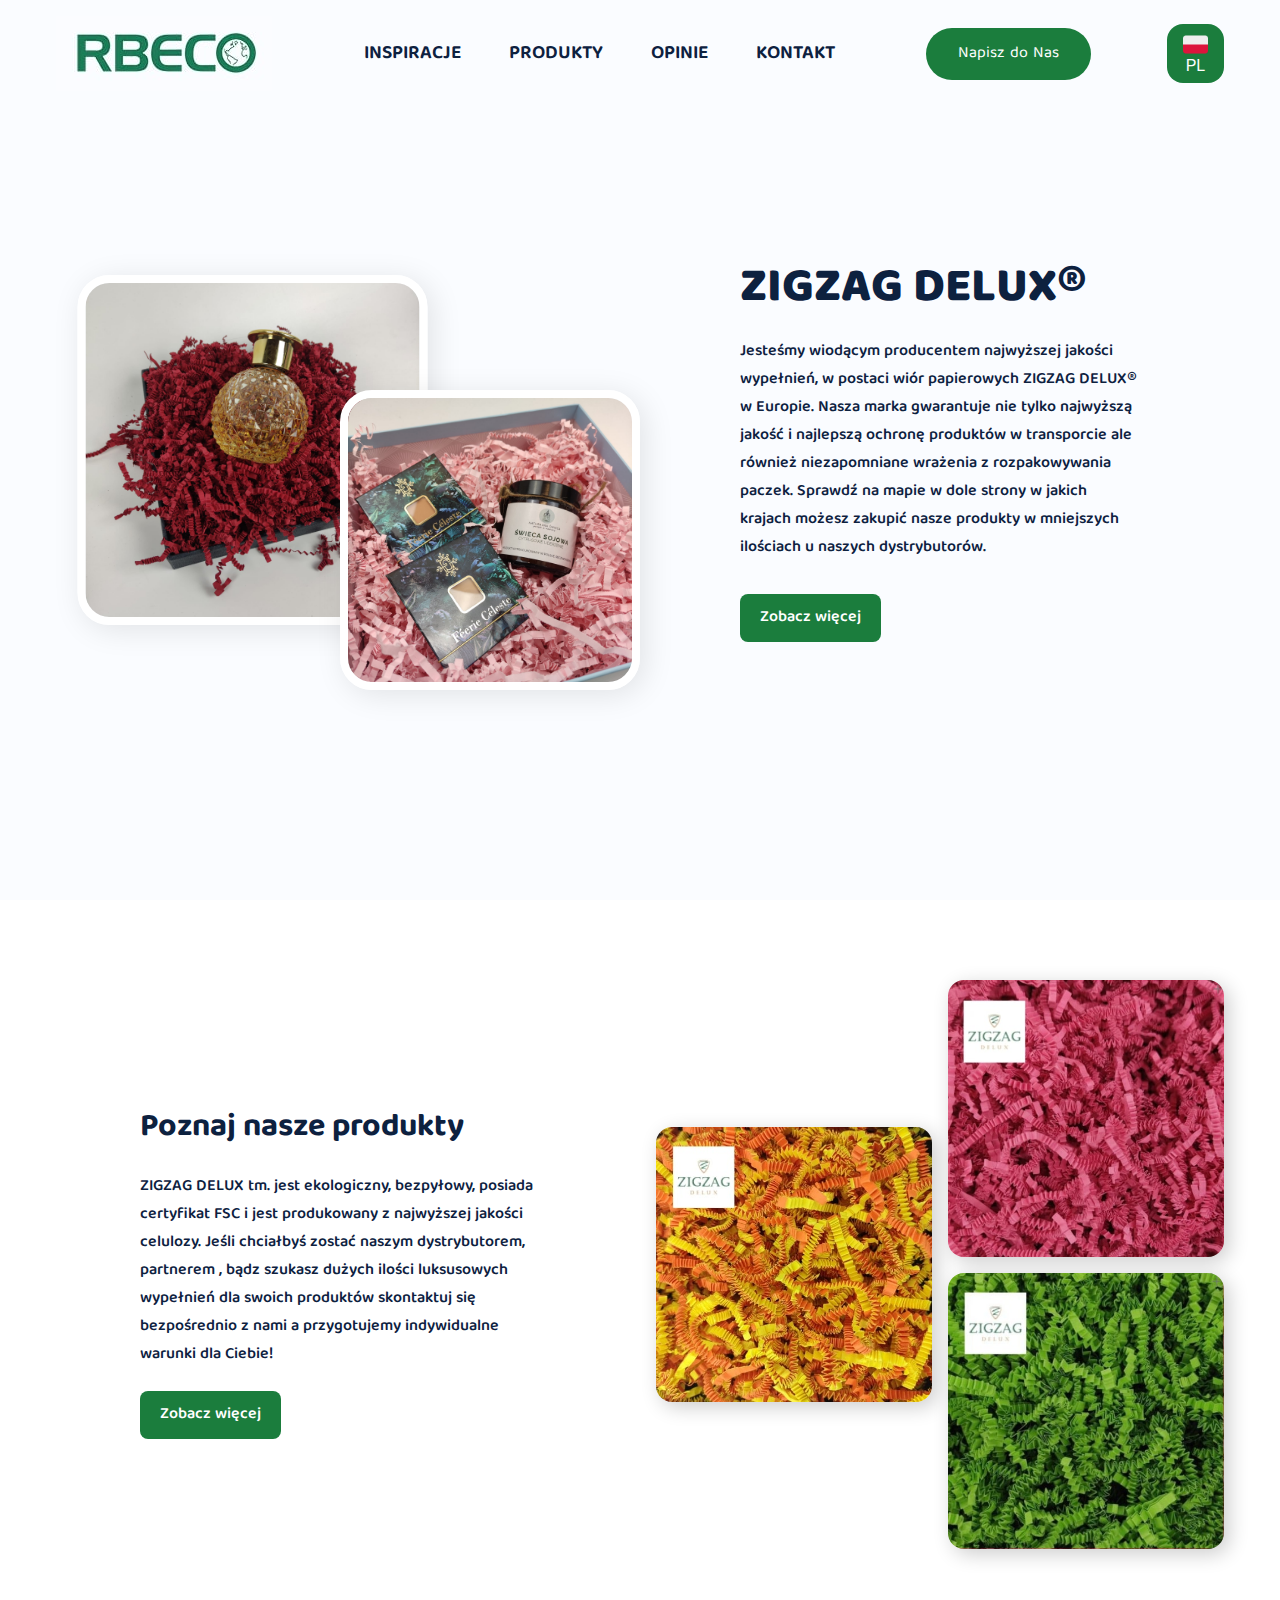
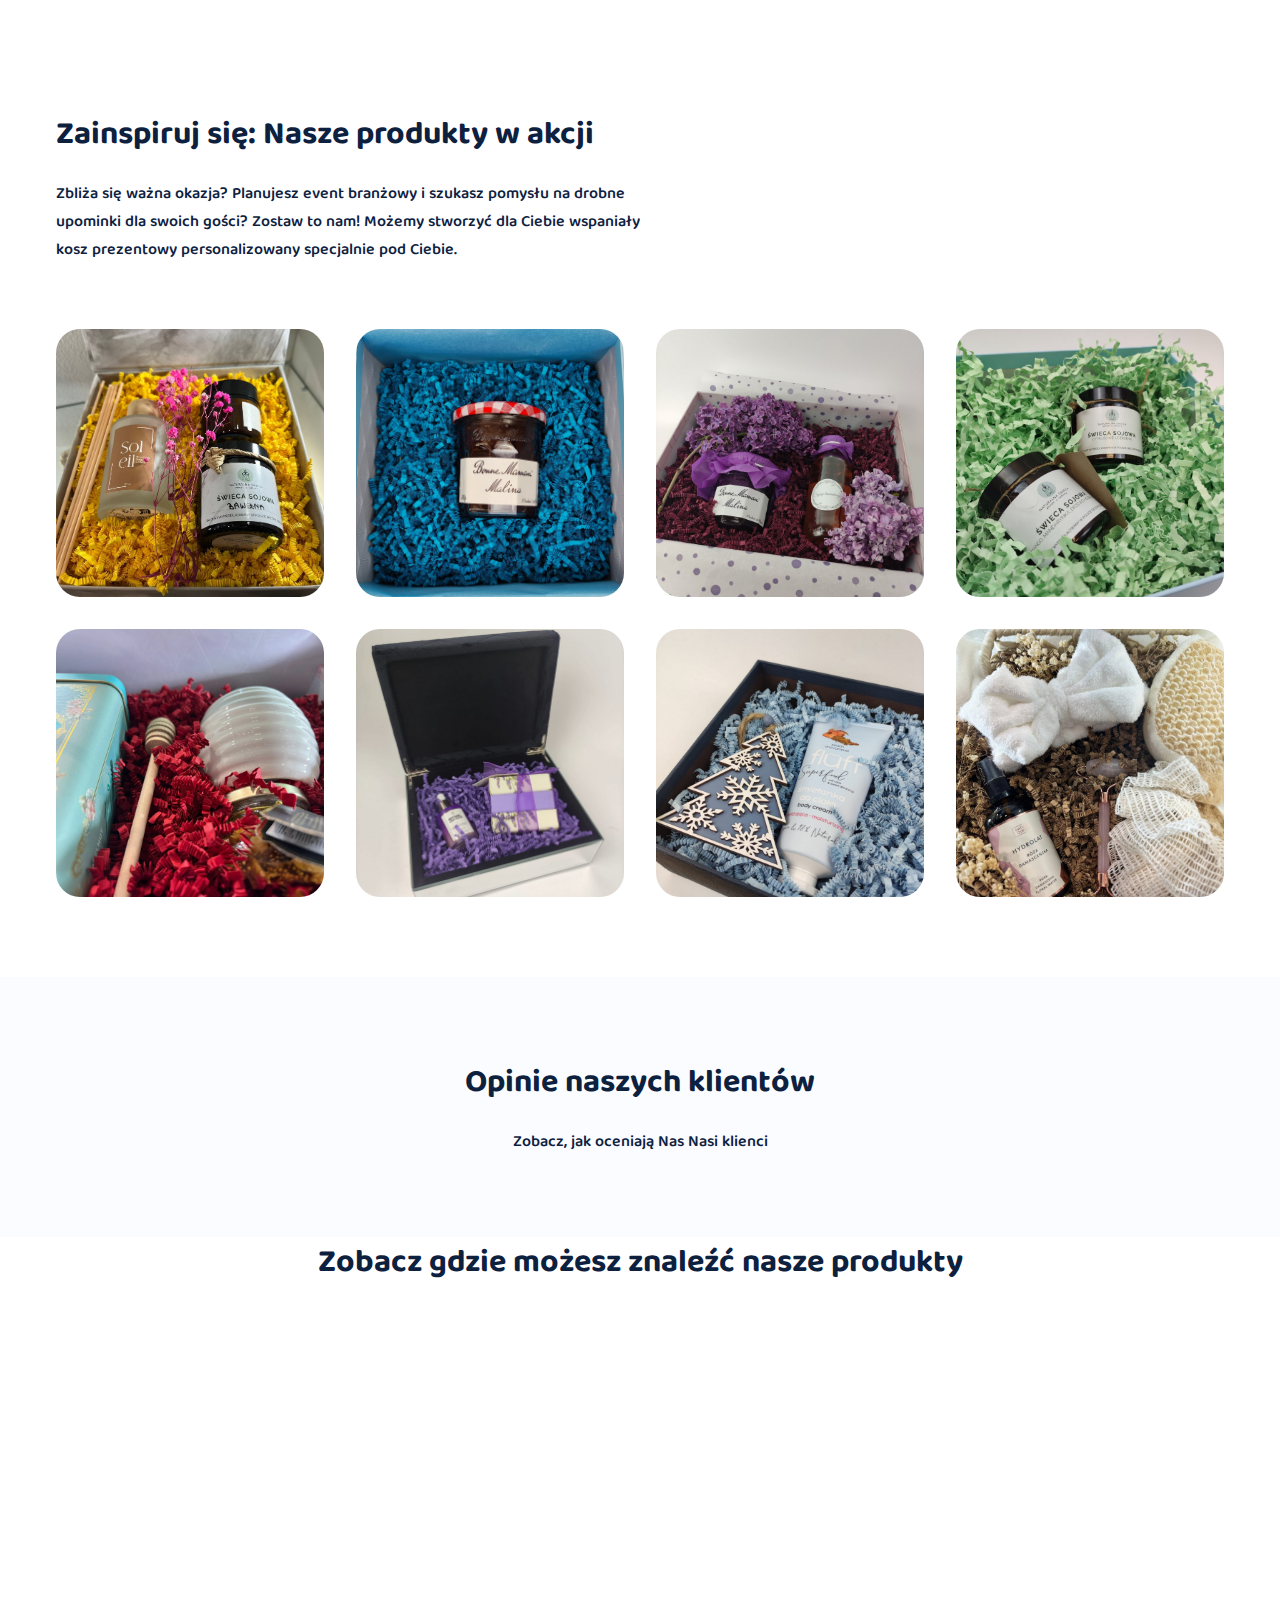
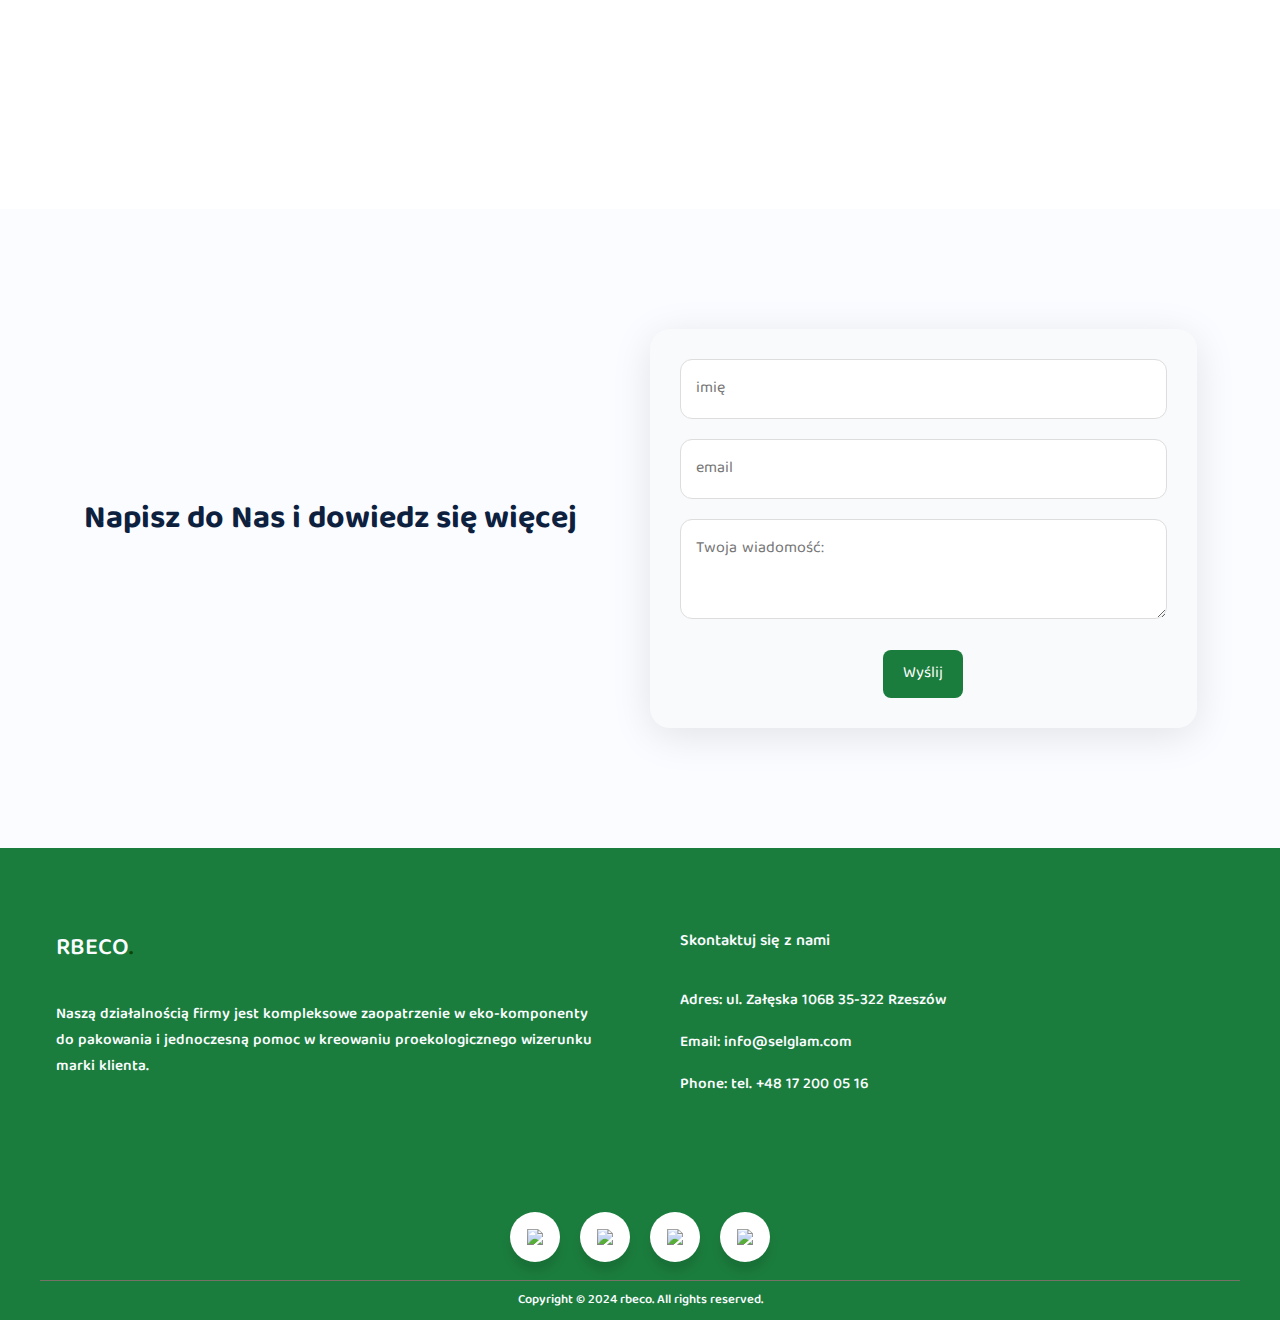
==== commit 2b09007d: "Update index.html" ====
--- a/index.html
+++ b/index.html
@@ -182,10 +182,10 @@
 
   
   <!-- Resources -->
-  <script src="https://www.amcharts.com/lib/4/core.js" async></script>
-  <script src="https://www.amcharts.com/lib/4/maps.js" async></script>
-  <script src="https://www.amcharts.com/lib/4/geodata/worldLow.js" async></script>
-  <script src="https://www.amcharts.com/lib/4/themes/animated.js" async></script>
+  <script src="https://www.amcharts.com/lib/4/core.js" ></script>
+  <script src="https://www.amcharts.com/lib/4/maps.js" ></script>
+  <script src="https://www.amcharts.com/lib/4/geodata/worldLow.js" ></script>
+  <script src="https://www.amcharts.com/lib/4/themes/animated.js" ></script>
 
   
  <section id="map">
--- a/styles.css
+++ b/styles.css
@@ -46,7 +46,7 @@
   max-width: calc(var(--max-width) / 2);
 }
 
-.btn {
+.btn, .btnheader {
   padding: 0.75rem 2rem;
   outline: none;
   border: none;
@@ -56,21 +56,10 @@
   border-radius: 10rem;
   cursor: pointer;
   transition: 0.3s;
-  
-}
-.btnheader {
-  padding: 0.75rem 2rem;
-  outline: none;
-  border: none;
-  font-size: 1rem;
-  color: var(--extra-light);
-  background-color: var(--primary-color);
-  border-radius: 10rem;
-  cursor: pointer;
-  transition: 0.3s;
   font-family: "Baloo Tamma 2", system-ui;
 }
-.btn:hover {
+
+.btn:hover, .btnheader:hover {
   background-color: var(--primary-color-dark); /* Dark green hover */
   color: var(--extra-light); /* Keep the text white */
   transform: translateY(-2px); /* Keep the hover effect of raising the button */
@@ -330,30 +319,30 @@
   transition: transform 0.3s; /* Ensure a smooth transition for scaling */
 }
 
-.trip {
+.opinions {
   background-color: var(--secondary-color);
 }
 
-.trip__container :is(.section__title, .section__subtitle, .view__all) {
+.opinions__container :is(.section__title, .section__subtitle, .view__all) {
   text-align: center;
   margin-right: auto;
   margin-left: auto;
 }
 
-.trip__grid {
+.opinions__grid {
   display: grid;
   grid-template-columns: repeat(3, 1fr);
   gap: 2rem;
   margin: 4rem 0;
 }
 
-.trip__card {
+.opinions__card {
   border-radius: 1rem;
   overflow: hidden;
   box-shadow: 5px 5px 30px rgba(0, 0, 0, 0.1);
 }
 
-.trip__details {
+.opinions__details {
   padding: 1rem;
   display: grid;
   gap: 0.5rem;
@@ -396,45 +385,45 @@
   background-color: var(--primary-color);
 }
 
-.gallary__container {
+.gallery__container {
   display: grid;
   grid-template-columns: repeat(2, 1fr);
   gap: 2rem;
 }
 
-.image__gallary {
+.image__gallery {
   display: grid;
   grid-template-columns: repeat(2, 1fr);
   gap: 1rem;
 }
 
-.gallary__col {
+.gallery__col {
   display: grid;
   place-content: center;
   gap: 1rem;
 }
 
-.gallary__col img {
+.gallery__col img {
   border-radius: 1rem;
   box-shadow: 5px 5px 20px rgba(0, 0, 0, 0.2);
 }
 
-.gallary__content {
+.gallery__content {
   display: flex;
   align-items: center;
   justify-content: center;
   flex-direction: column;
 }
 
-.gallary__content > div {
+.gallery__content > div {
   max-width: 400px;
 }
 
-.gallary__content .section__subtitle {
+.gallery__content .section__subtitle {
   margin-bottom: 2rem;
 }
-/* subscribe section */
-.subscribe {
+/* contact section */
+.contact {
   background-color: var(--secondary-color);
   display: flex;
   align-items: center;
@@ -442,7 +431,7 @@
   padding: 40px 20px;
 }
 
-.subscribe__container {
+.contact__container {
   display: flex;
   justify-content: space-between;
   align-items: center;
@@ -451,19 +440,19 @@
   flex-wrap: wrap;
 }
 
-.subscribe__content {
+.contact__content {
   flex: 1;
   margin-right: 20px;
   text-align: left;
   min-width: 250px;
 }
 
-.subscribe__form {
+.contact__form {
   flex: 1;
   max-width: 600px;
 }
 
-.subscribe__form form {
+.contact__form form {
   width: 100%;
   background-color: #f9fafb; /* Delikatne tło formularza */
   box-shadow: 0 8px 40px rgba(0, 0, 0, 0.1); /* Wyraźniejszy cień */
@@ -472,12 +461,12 @@
   transition: transform 0.3s ease;
 }
 
-.subscribe__form form:hover {
+.contact__form form:hover {
   transform: translateY(-5px);
 }
 
-.subscribe__form textarea,
-.subscribe__form input {
+.contact__form textarea,
+.contact__form input {
   width: 100%;
   padding: 15px;
   margin-bottom: 20px; /* Większe odstępy między polami */
@@ -489,18 +478,18 @@
   transition: border-color 0.3s ease, box-shadow 0.3s ease;
 }
 
-.subscribe__form textarea {
+.contact__form textarea {
   min-height: 100px; /* Zwiększona minimalna wysokość */
   max-height: 400px;
   resize: vertical;
 }
 
-.subscribe__form input {
+.contact__form input {
   outline: none;
 }
 
-.subscribe__form input:focus,
-.subscribe__form textarea:focus {
+.contact__form input:focus,
+.contact__form textarea:focus {
   border-color: var(--primary-color);
   box-shadow: 0 0 10px rgba(0, 123, 255, 0.2); /* Dodanie efektu cienia przy focusie */
 }
@@ -734,7 +723,7 @@
     
   }
 
-  .trip__grid {
+  .opinions__grid {
     grid-template-columns: repeat(2, 1fr);
   }
 }
@@ -744,15 +733,15 @@
     grid-template-columns: repeat(2, 1fr);
   }
 
-  .trip__grid {
+  .opinions__grid {
     grid-template-columns: repeat(1, 1fr);
   }
 
-  .gallary__container {
+  .gallery__container {
     grid-template-columns: repeat(1, 1fr);
   }
 
-  .subscribe__container {
+  .contact__container {
     grid-template-columns: repeat(1, 1fr);
   }
 
@@ -984,17 +973,3 @@
   background: #fcfcfc;
   color: #000000;
 }
-
-.wrapper .github:hover,
-.wrapper .github:hover .tooltip,
-.wrapper .github:hover .tooltip::before {
-  background: #fcfcfc;
-  color: #000000;
-}
-
-.wrapper .youtube:hover,
-.wrapper .youtube:hover .tooltip,
-.wrapper .youtube:hover .tooltip::before {
-  background:#ffffff;
- color: #000000;
-}
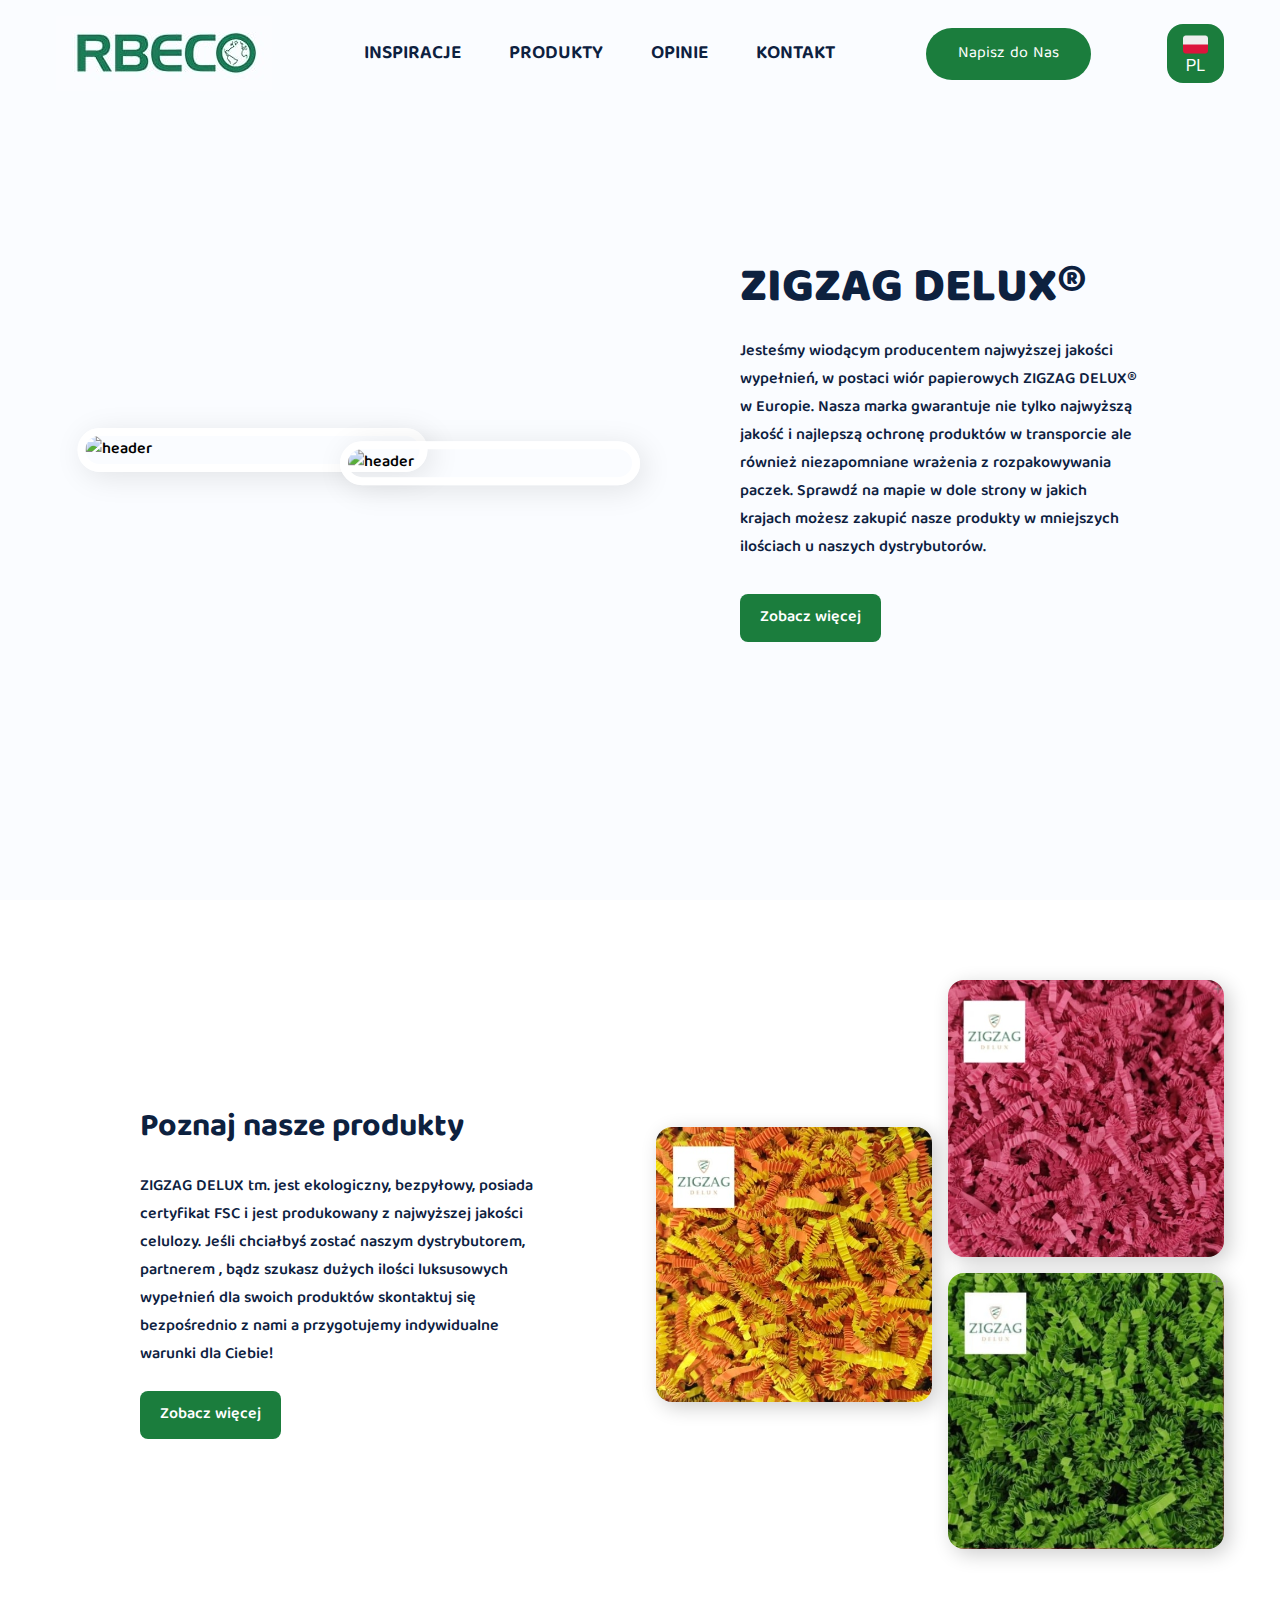
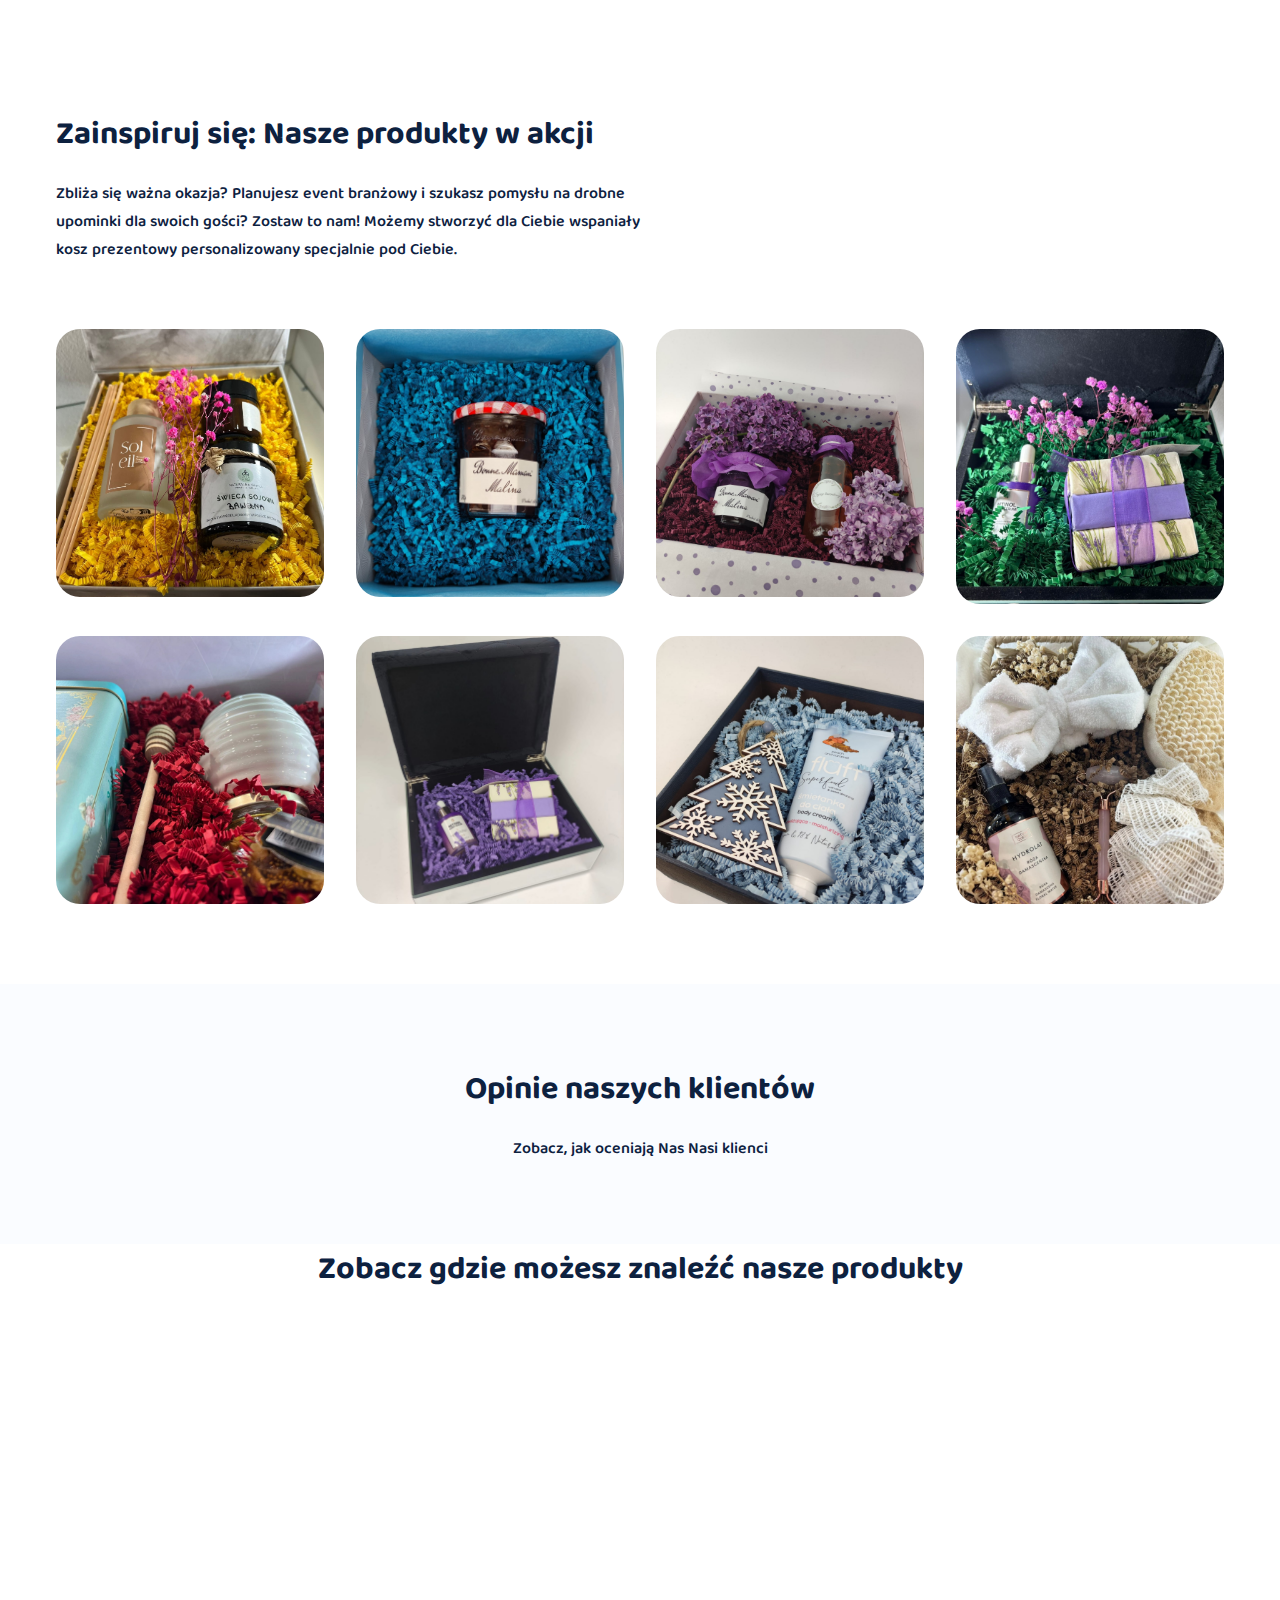
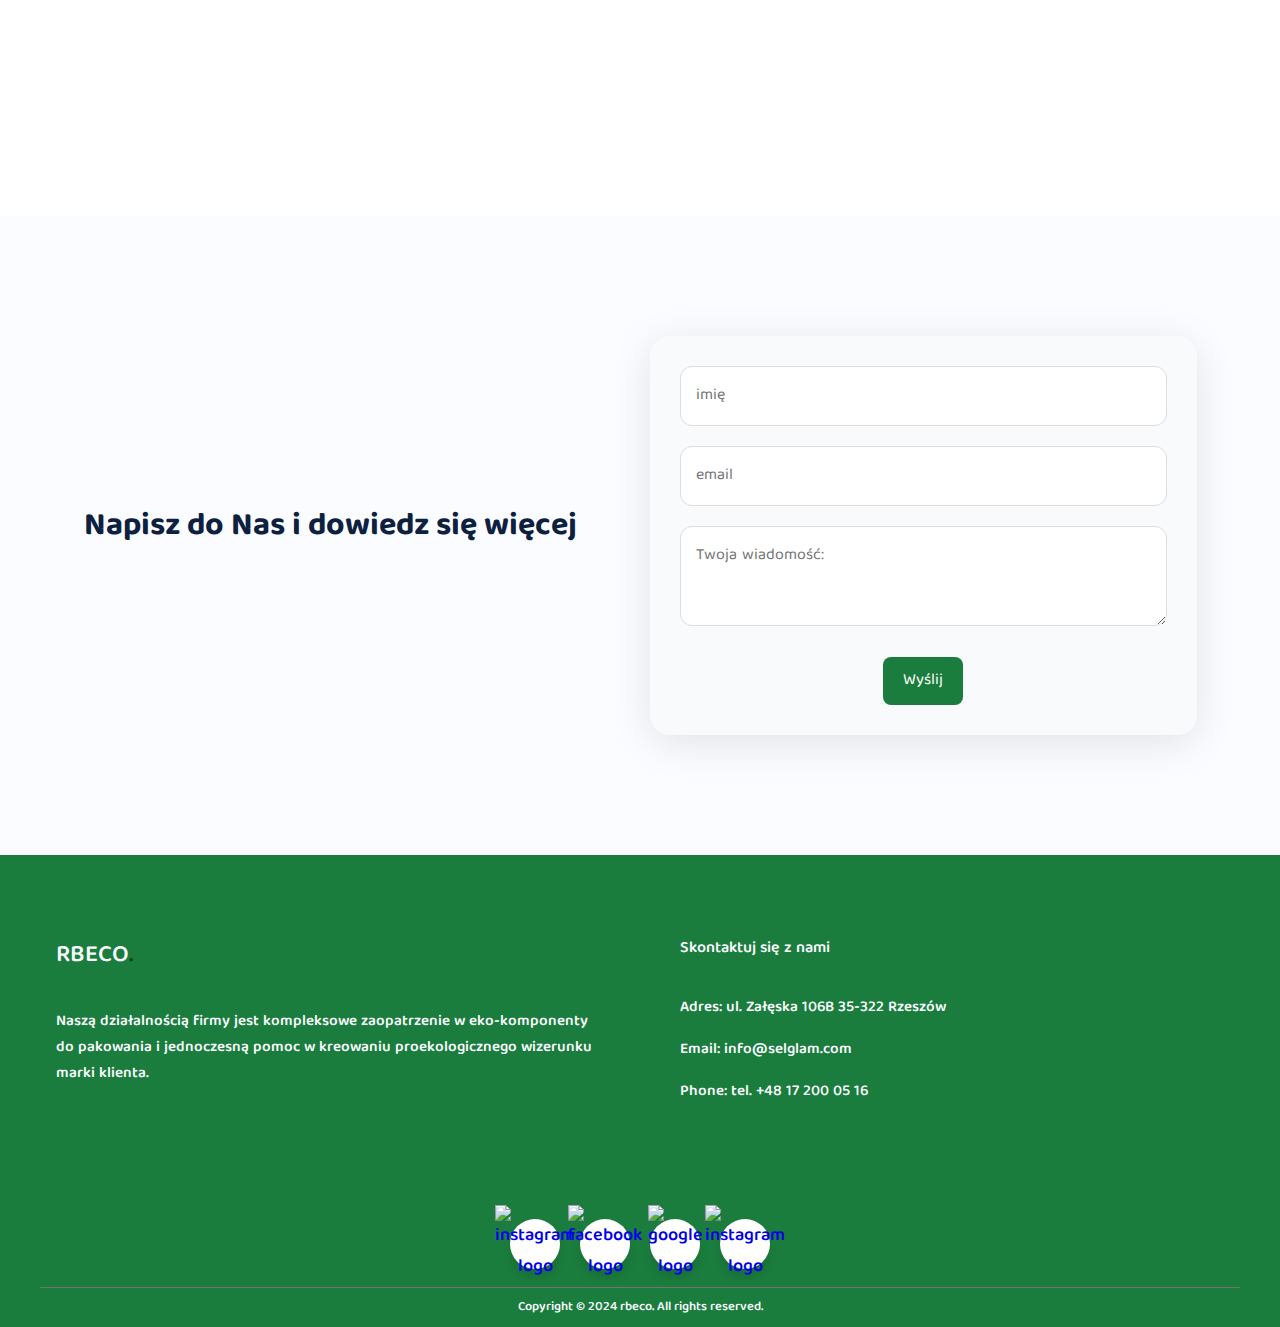
==== commit b20e7d7b: "Update index.html" ====
--- a/index.html
+++ b/index.html
@@ -4,12 +4,18 @@
     <meta charset="UTF-8" />
     <meta http-equiv="X-UA-Compatible" content="IE=edge" />
     <meta name="viewport" content="width=device-width, initial-scale=1.0" />
+    <meta name="keywords" content="Rbeco, SELGLAM, eko produkty, zapakowanie, ochrona, spersonalizacja, unboxing">
+    
+    
+    <meta name="description" content="W ofercie Rbeco znajdują się eko produkty pozwalające zapakować, ochronić, spersonalizować dany produkt, oraz stworzyć unboxing od podstaw.">
     <link href="https://cdn.jsdelivr.net/npm/remixicon@3.2.0/fonts/remixicon.css" rel="stylesheet"/>
     <link rel="stylesheet" href="styles.css" />
     <link rel="preconnect" href="https://fonts.googleapis.com">
     <link rel="preconnect" href="https://fonts.gstatic.com" crossorigin>
     <link href="https://fonts.googleapis.com/css2?family=PT+Sans:ital,wght@0,400;0,700;1,400;1,700&display=swap" rel="stylesheet">
-    <title>LANDING PAGE RBECO</title>
+    <link rel="shortcut icon" href="images/logo.png">
+    <meta property="og:title" content="RBECO & SELGLAM">
+    <title>RBECO & SELGLAM</title>
   </head>
   <body>
     <nav>
@@ -27,8 +33,8 @@
     <header>
       <div class="section__container header__container">
         <div class="header__image">
-          <img src="images/7.jpeg" alt="header" />
-          <img src="images/5.jpg" alt="header" />
+          <img src="images/10.jpeg" alt="header" />
+          <img src="images/8.jpeg" alt="header" />
           
         </div>
         <div class="header__content">
@@ -97,56 +103,56 @@
   
   <div class="destination__grid">
     <div class="destination__card">
-      <img src="images_for_inspiration/1.jpg" alt="destination" class="zoom-image" onclick="openImage(0)" />
-      <div class="destination__details">
-        <p class="destination__title">KLIKNIJ</p>
-        <p class="destination__subtitle"> ABY POWIĘKSZYĆ</p>
-      </div>
-    </div>
-    <div class="destination__card">
-      <img src="images_for_inspiration/2.jpg" alt="destination" class="zoom-image" onclick="openImage(1)" />
-      <div class="destination__details">
-        <p class="destination__title">KLIKNIJ</p>
-        <p class="destination__subtitle"> ABY POWIĘKSZYĆ</p>
-      </div>
-    </div>
-    <div class="destination__card">
-      <img src="images_for_inspiration/3.jpg" alt="destination" class="zoom-image" onclick="openImage(2)" />
-      <div class="destination__details">
-        <p class="destination__title">KLIKNIJ</p>
-        <p class="destination__subtitle"> ABY POWIĘKSZYĆ</p>
-      </div>
-    </div>
-    <div class="destination__card">
-      <img src="images_for_inspiration/4.jpg" alt="destination" class="zoom-image" onclick="openImage(3)" />
-      <div class="destination__details">
-        <p class="destination__title">KLIKNIJ</p>
-        <p class="destination__subtitle"> ABY POWIĘKSZYĆ</p>
-      </div>
-    </div>
-    <div class="destination__card">
-      <img src="images_for_inspiration/5.jpg" alt="destination" class="zoom-image" onclick="openImage(4)" />
-      <div class="destination__details">
-        <p class="destination__title">KLIKNIJ</p>
-        <p class="destination__subtitle"> ABY POWIĘKSZYĆ</p>
-      </div>
-    </div>
-    <div class="destination__card">
-      <img src="images_for_inspiration/6.jpg" alt="destination" class="zoom-image" onclick="openImage(5)" />
-      <div class="destination__details">
-        <p class="destination__title">KLIKNIJ</p>
-        <p class="destination__subtitle"> ABY POWIĘKSZYĆ</p>
-      </div>
-    </div>
-    <div class="destination__card">
-      <img src="images_for_inspiration/7.jpg"destination" class="zoom-image" onclick="openImage(6)" />
-      <div class="destination__details">
-        <p class="destination__title">KLIKNIJ</p>
-        <p class="destination__subtitle"> ABY POWIĘKSZYĆ</p>
-      </div>
-    </div>
-    <div class="destination__card">
-      <img src="images_for_inspiration/8.jpg" alt="destination" class="zoom-image" onclick="openImage(7)" />
+      <img src="images_for_inspiration/zestaw-prezentowy-swieca-sojowa-mini-perfumy-zolty.jpg" alt="Zestaw prezentowy z świecą zapachową na żółtym wypełnieniu" class="zoom-image" onclick="openImage(0)" />
+      <div class="destination__details">
+        <p class="destination__title">KLIKNIJ</p>
+        <p class="destination__subtitle"> ABY POWIĘKSZYĆ</p>
+      </div>
+    </div>
+    <div class="destination__card">
+      <img src="images_for_inspiration/pudelko-prezentowe-niebieskie.jpg" alt="Pudełko prezentowe z mini słoikiem na niebieskim wypełnieniu" class="zoom-image" onclick="openImage(1)" />
+      <div class="destination__details">
+        <p class="destination__title">KLIKNIJ</p>
+        <p class="destination__subtitle"> ABY POWIĘKSZYĆ</p>
+      </div>
+    </div>
+    <div class="destination__card">
+      <img src="images_for_inspiration/kosz-prezentowy-fioletowe-kwiaty.jpg" alt="Kosz prezentowy ozdobiony fioletowymi kwiatami i wypełnieniem w kolorze bordo" class="zoom-image" onclick="openImage(2)" />
+      <div class="destination__details">
+        <p class="destination__title">KLIKNIJ</p>
+        <p class="destination__subtitle"> ABY POWIĘKSZYĆ</p>
+      </div>
+    </div>
+    <div class="destination__card">
+      <img src="images_for_inspiration/zestaw-prezentowy-mydlo-lawendowe-serum-zielone.jpg" alt="Elegancki zestaw z mydłem lawendowym i serum do twarzy, udekorowany różowymi kwiatami i zielonym wypełnieniem" class="zoom-image" onclick="openImage(3)" />
+      <div class="destination__details">
+        <p class="destination__title">KLIKNIJ</p>
+        <p class="destination__subtitle"> ABY POWIĘKSZYĆ</p>
+      </div>
+    </div>
+    <div class="destination__card">
+      <img src="images_for_inspiration/zestaw-prezentowy-ceramiczna-miska-lyzeczka-miodu-czerwone.jpg" alt="Zestaw z ceramiczną miseczką, łyżeczką do miodu i herbatą w stylowym opakowaniu na czerwonym wypełnieniu" class="zoom-image" onclick="openImage(4)" />
+      <div class="destination__details">
+        <p class="destination__title">KLIKNIJ</p>
+        <p class="destination__subtitle"> ABY POWIĘKSZYĆ</p>
+      </div>
+    </div>
+    <div class="destination__card">
+      <img src="images_for_inspiration/luksusowy-zestaw-mini-kosmetyki-fioletowy.jpg" alt="Luksusowy zestaw prezentowy w czarnym pudełku z fioletowym wypełnieniem" class="zoom-image" onclick="openImage(5)" />
+      <div class="destination__details">
+        <p class="destination__title">KLIKNIJ</p>
+        <p class="destination__subtitle"> ABY POWIĘKSZYĆ</p>
+      </div>
+    </div>
+    <div class="destination__card">
+      <img src="images_for_inspiration/zestaw-prezentowy-krem-do-rak-ozdoba-choinkowa-niebieskie.jpg" alt="Pudełko prezentowe z niebieskim wypełnieniem" class="zoom-image" onclick="openImage(6)" />
+      <div class="destination__details">
+        <p class="destination__title">KLIKNIJ</p>
+        <p class="destination__subtitle"> ABY POWIĘKSZYĆ</p>
+      </div>
+    </div>
+    <div class="destination__card">
+      <img src="images_for_inspiration/naturalna-pielegnacja-naturalny.jpg" alt="Naturalny zestaw do pielęgnacji w stylowym opakowaniu na beżowym wypełnieniu" class="zoom-image" onclick="openImage(7)" />
       <div class="destination__details">
         <p class="destination__title">KLIKNIJ</p>
         <p class="destination__subtitle"> ABY POWIĘKSZYĆ</p>
@@ -205,7 +211,7 @@
         </div>
         <div class="contact__form">
           <form action="https://api.web3forms.com/submit" method="POST">
-            <input type="hidden" name="access_key" value="89dd3bd1-6a56-468b-b69c-77712c94f781">
+            <input type="hidden" name="access_key" value="2a543d61-2090-4590-9faf-cb9a5ef78244">
             <input type="text" name="name" placeholder="imię" required />
             <input type="email" name="email" placeholder="email" required /> 
             <textarea name="message" placeholder="Twoja wiadomość: " required></textarea> 
@@ -245,25 +251,25 @@
             <li class="icon instagram">
               <span class="tooltip">Instagram</span>
               <a href="https://www.google.com/search?q=ksero+rzesz%C3%B3w+xero-studio&ei=JhjyYqyaKbmGwPAPnde04AM&gs_ssp=eJzj4tFP1zcsKKkoSa4sMTdgtFI1qDAxN05OS0wzMjVLS7ZITTO3MqgwTzZINjUxSEtLSzVJMjdJ85LKLk4tylcoqkotrjq8uVyhAsjTLS4pTcnMBwAZ_RuG&oq=Ksero+Rzesz%C3%B3w%2C+Xero-Studio&gs_lcp=Cgdnd3Mtd2l6EAEYADILCC4QgAQQxwEQrwEyAggmOgcIABBHELADSgQIQRgASgQIRhgAUJMBWJMBYLYKaAFwAHgAgAFiiAFikgEBMZgBAKABAqABAcgBB8ABAQ&sclient=gws-wiz" target="_blank">
-              <span><img src="https://img.icons8.com/?size=100&id=32309&format=png&color=000000"/></span>
+              <span><img src="https://img.icons8.com/?size=100&id=32309&format=png&color=000000" alt="instagram logo"/></span>
             </a>
             </li>
               <li class="icon facebook">
                 <span class="tooltip">Facebook</span>
                 <a href="https://www.facebook.com/rbecorbeco" target="_blank">
-                <span><img src="https://img.icons8.com/?size=100&id=118467&format=png&color=000000"/></span>
+                <span><img src="https://img.icons8.com/?size=100&id=118467&format=png&color=000000" alt="facebook logo"/></span>
               </a>
               </li>
               <li class="icon twitter">
                 <span class="tooltip">Google</span>
                 <a href="https://www.google.com/search?q=selglam%0D%0A&client=opera-gx&hs=rWf&sca_esv=0a3e250173e3dd9d&sxsrf=ADLYWIIQkyhrCEoc4kbKTK70SnTszpCNXA%3A1729370489888&ei=eRkUZ6z2NcDAwPAP8fjVyQs&ved=0ahUKEwjslvCNp5uJAxVAIBAIHXF8NbkQ4dUDCA8&uact=5&oq=selglam%0D%0A&gs_lp=[base64]&sclient=gws-wiz-serp" target="_blank">
-                <span><img src="https://img.icons8.com/ios-glyphs/30/000000/google-logo--v1.png"/></span>
+                <span><img src="https://img.icons8.com/ios-glyphs/30/000000/google-logo--v1.png" alt="google logo"/></span>
               </a>
               </li>
               <li class="icon instagram">
                 <span class="tooltip">Instagram</span>
                 <a href="https://www.instagram.com/rbeco.pl/" target="_blank">
-                <span><img src="https://img.icons8.com/?size=100&id=32309&format=png&color=000000"/></span>
+                <span><img src="https://img.icons8.com/?size=100&id=32309&format=png&color=000000" alt="instagram logo"/></span>
               </a>
               </li>
               
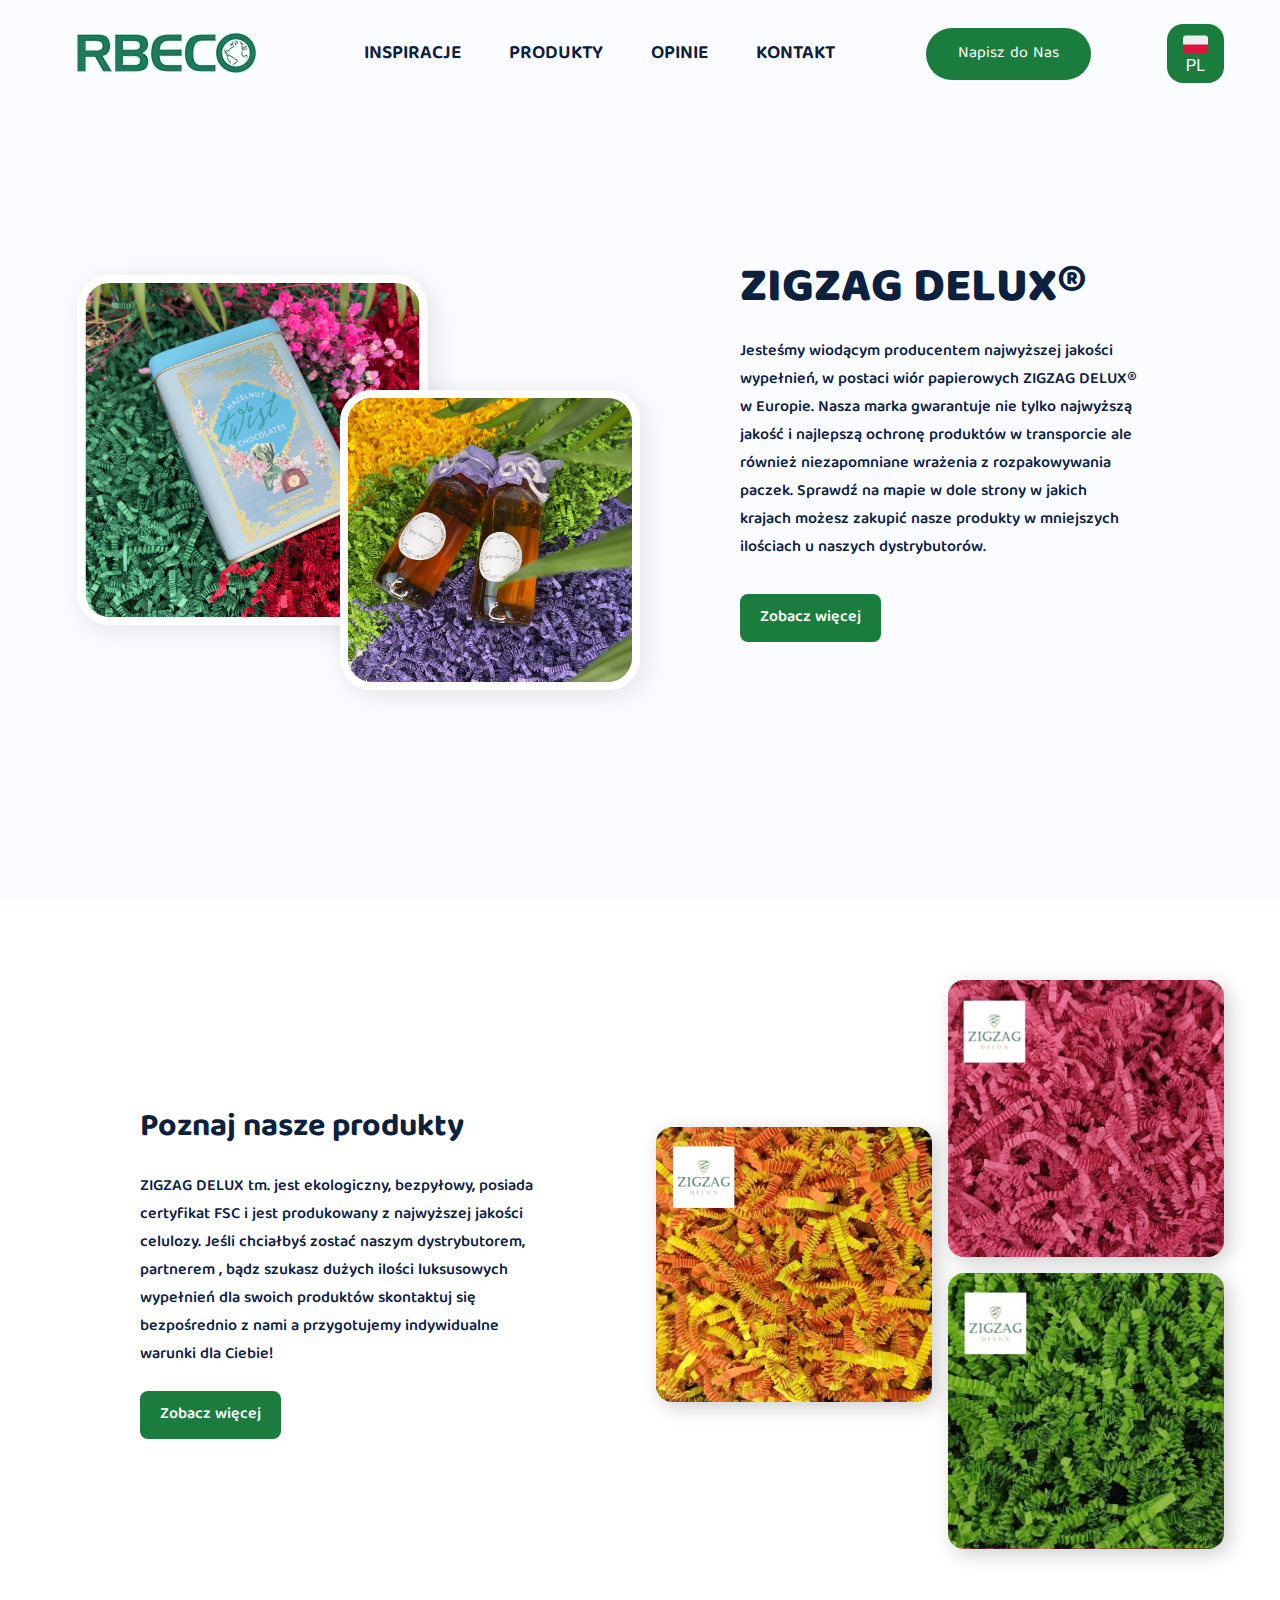
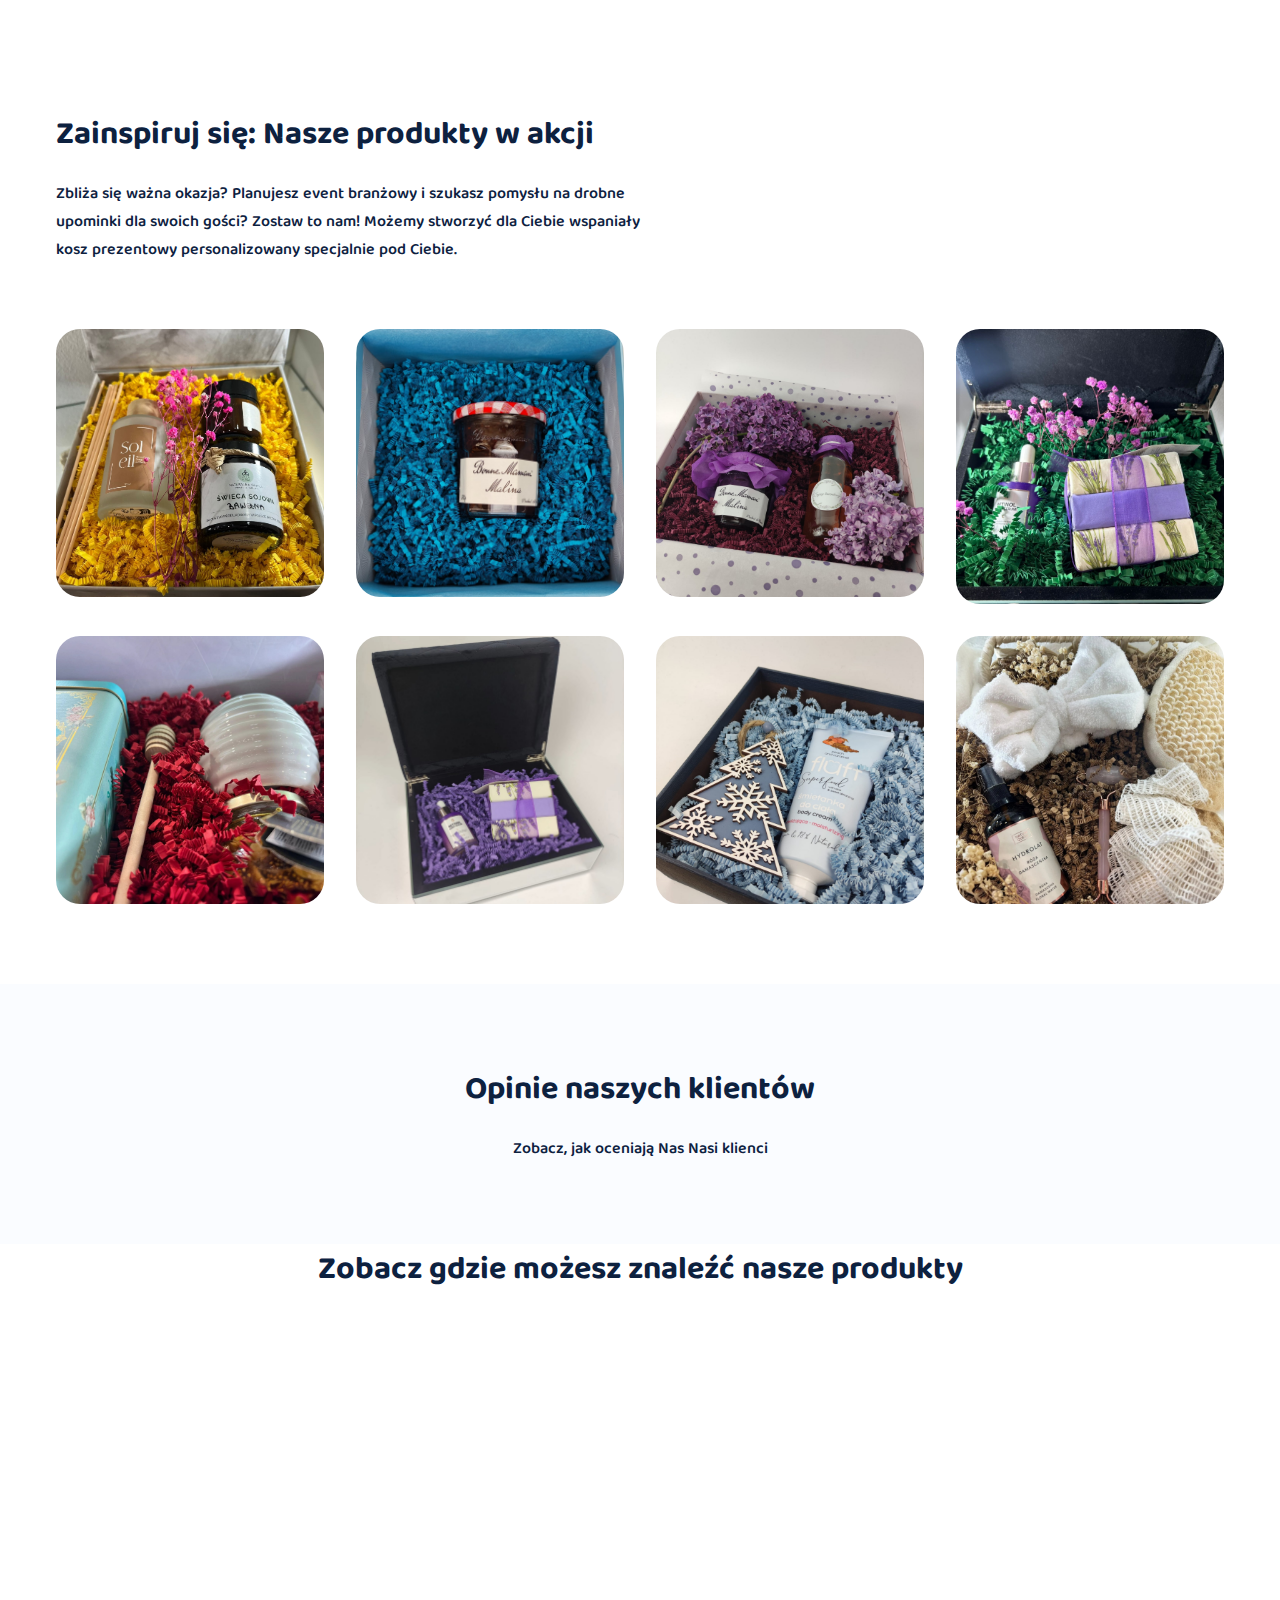
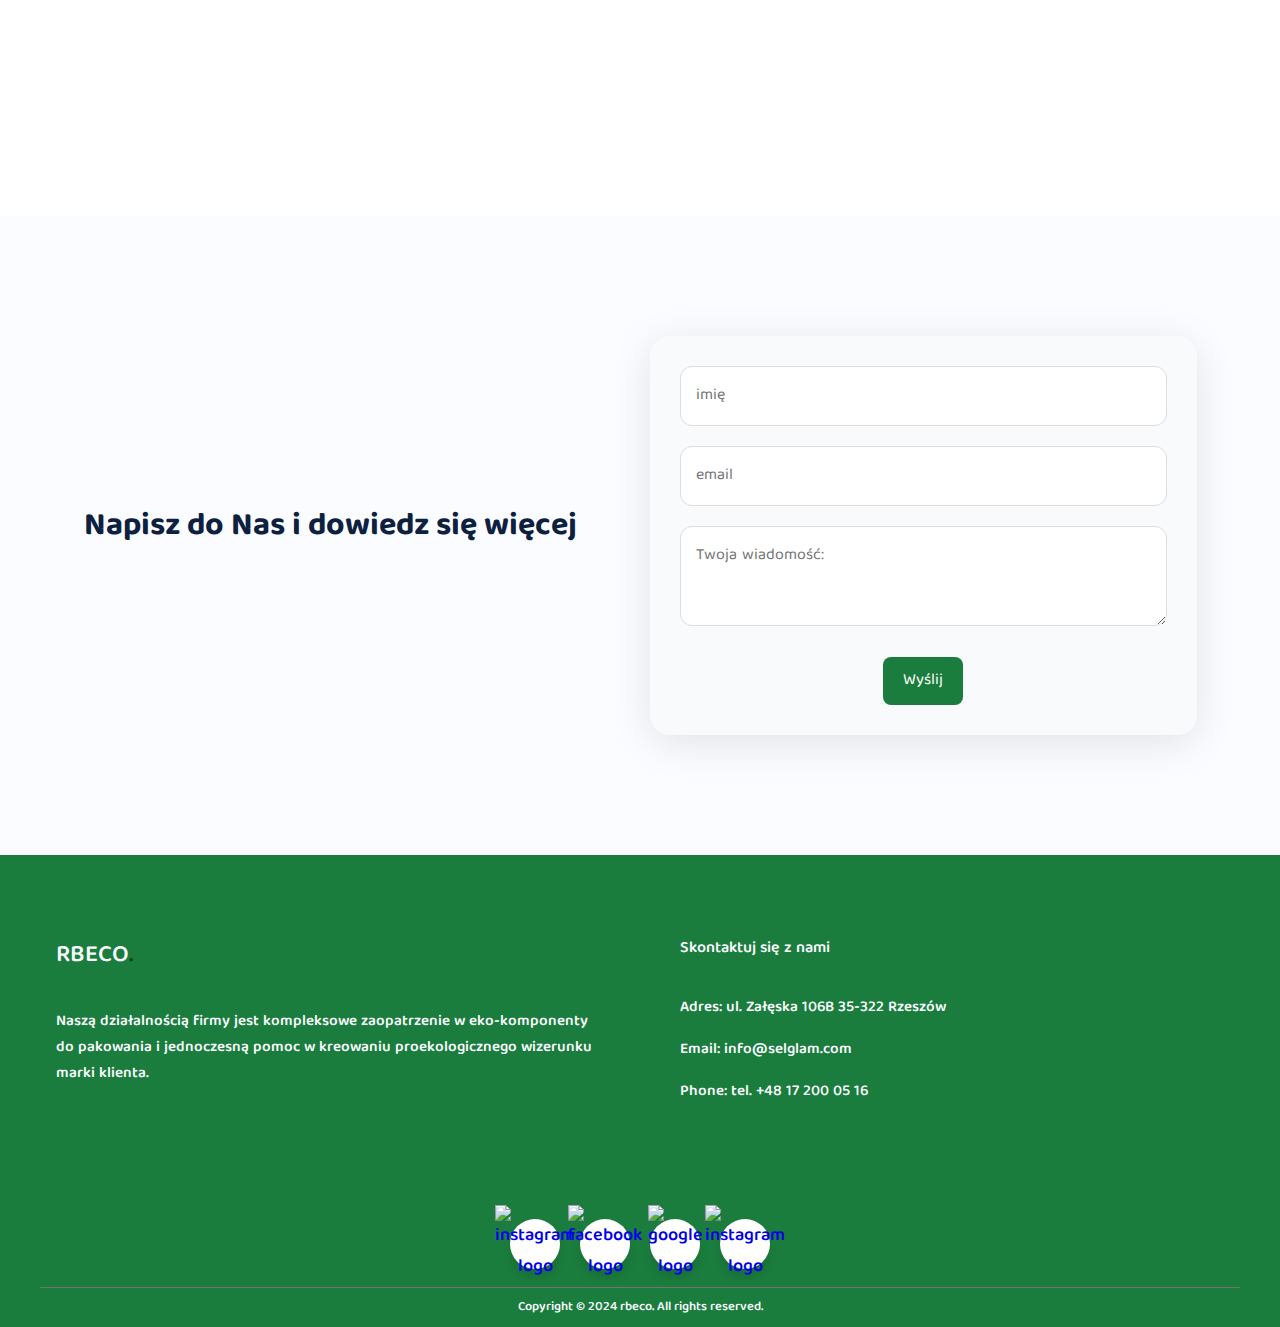
==== commit 8e50327e: "Update index.html" ====
--- a/index.html
+++ b/index.html
@@ -34,7 +34,7 @@
       <div class="section__container header__container">
         <div class="header__image">
           <img src="images/10.jpeg" alt="header" />
-          <img src="images/8.jpeg" alt="header" />
+          <img src="images/9.jpeg" alt="header" />
           
         </div>
         <div class="header__content">
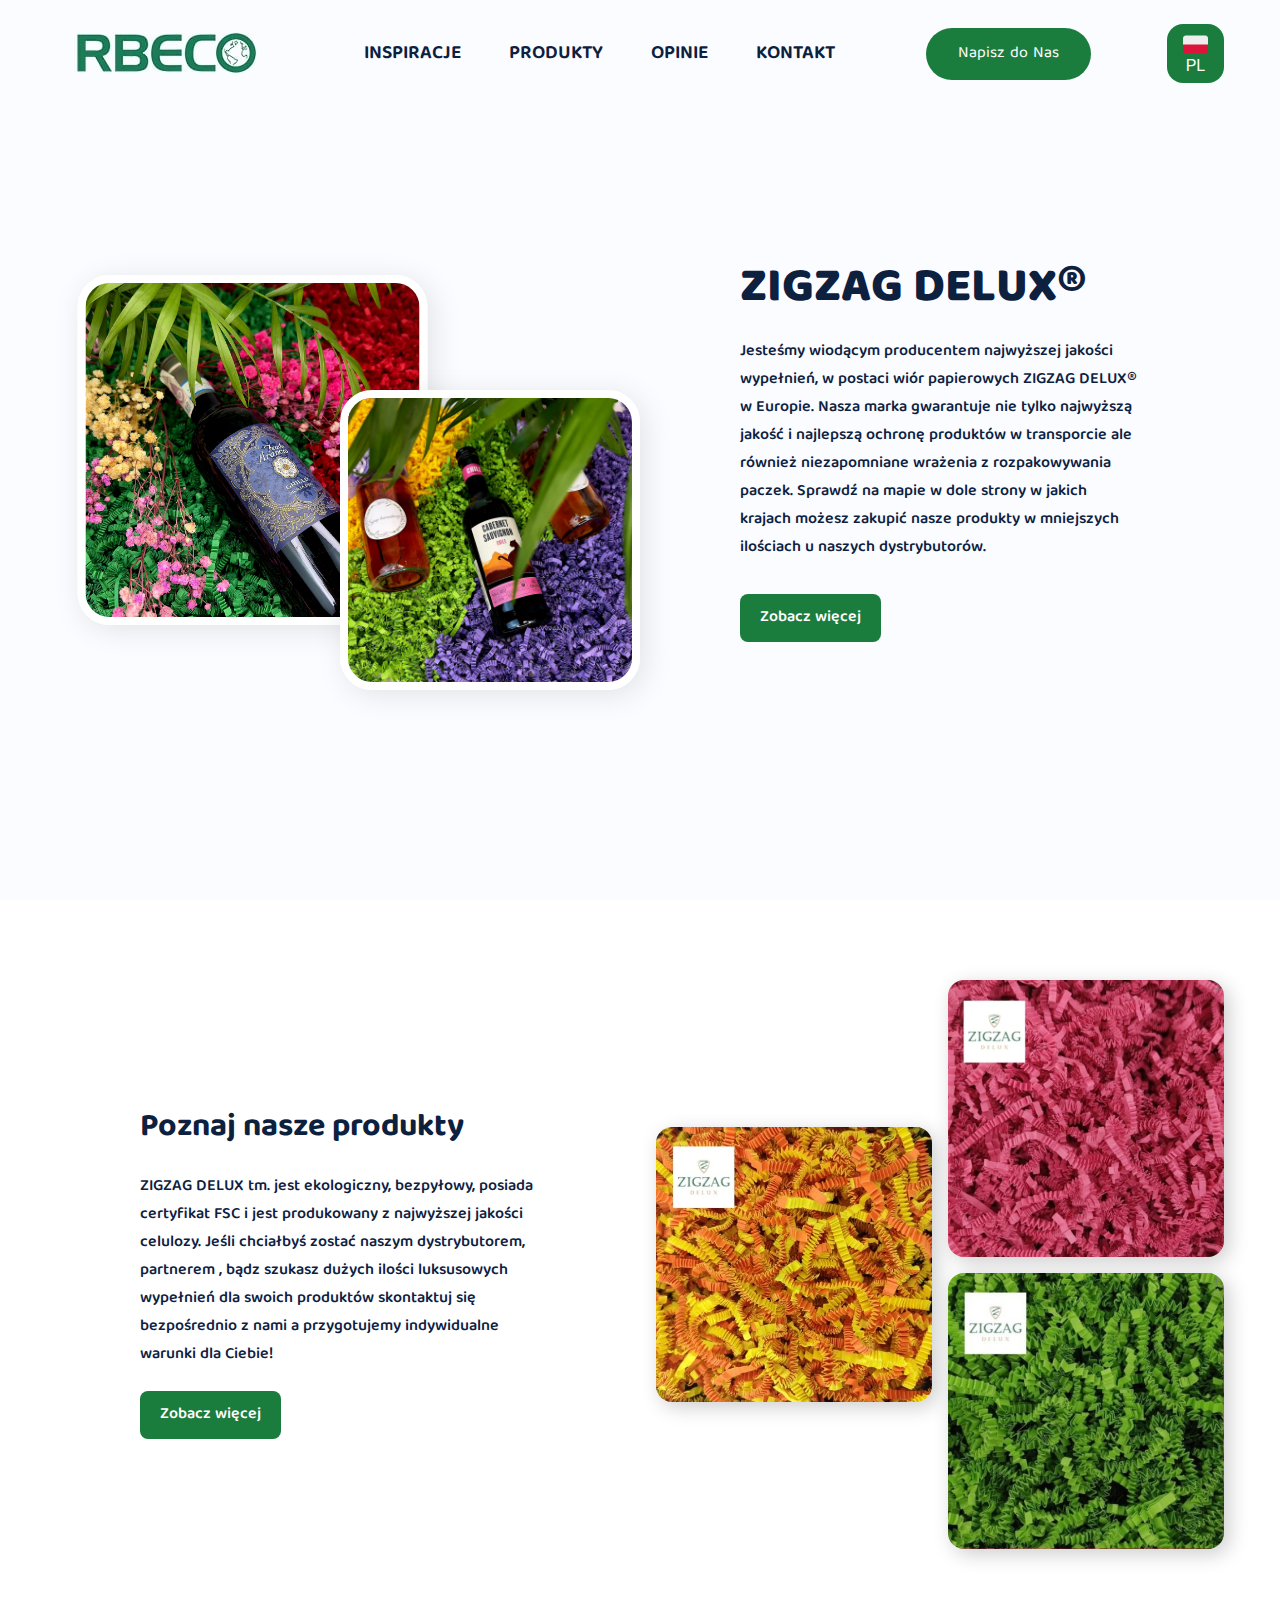
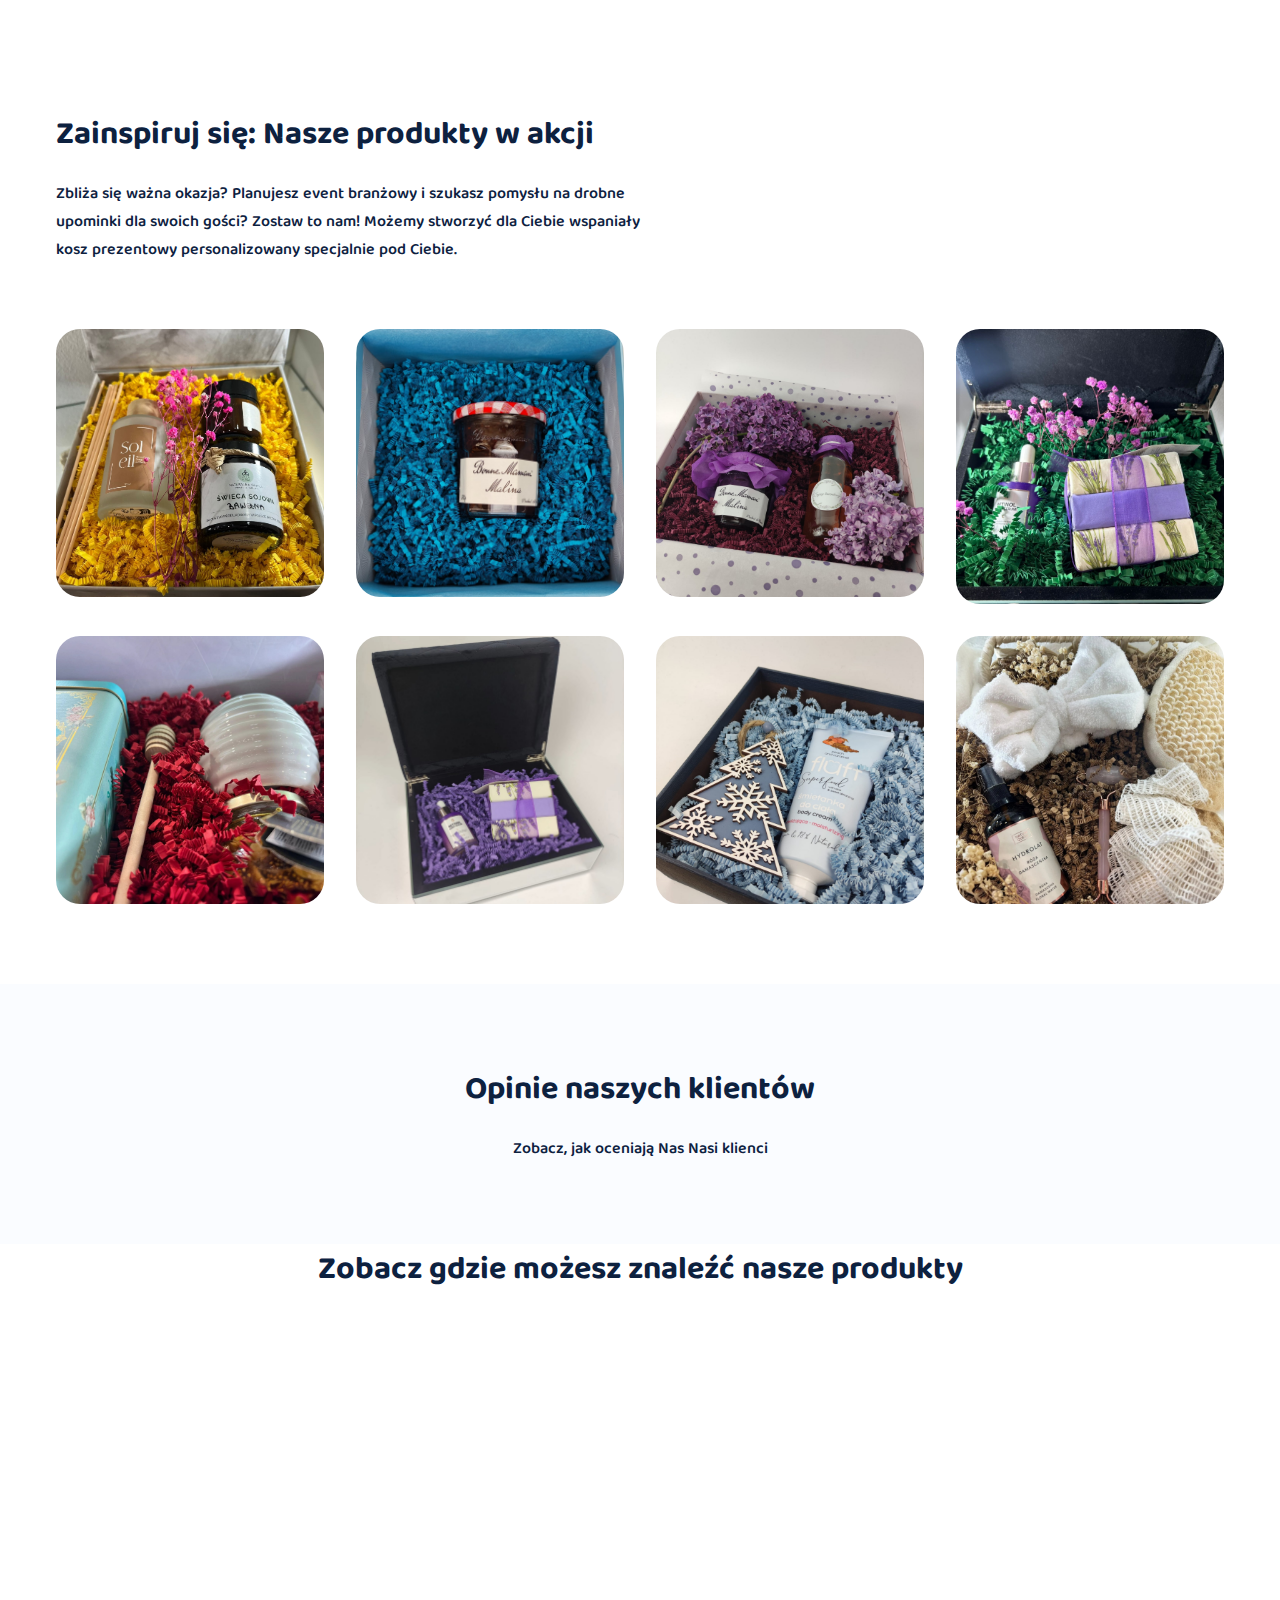
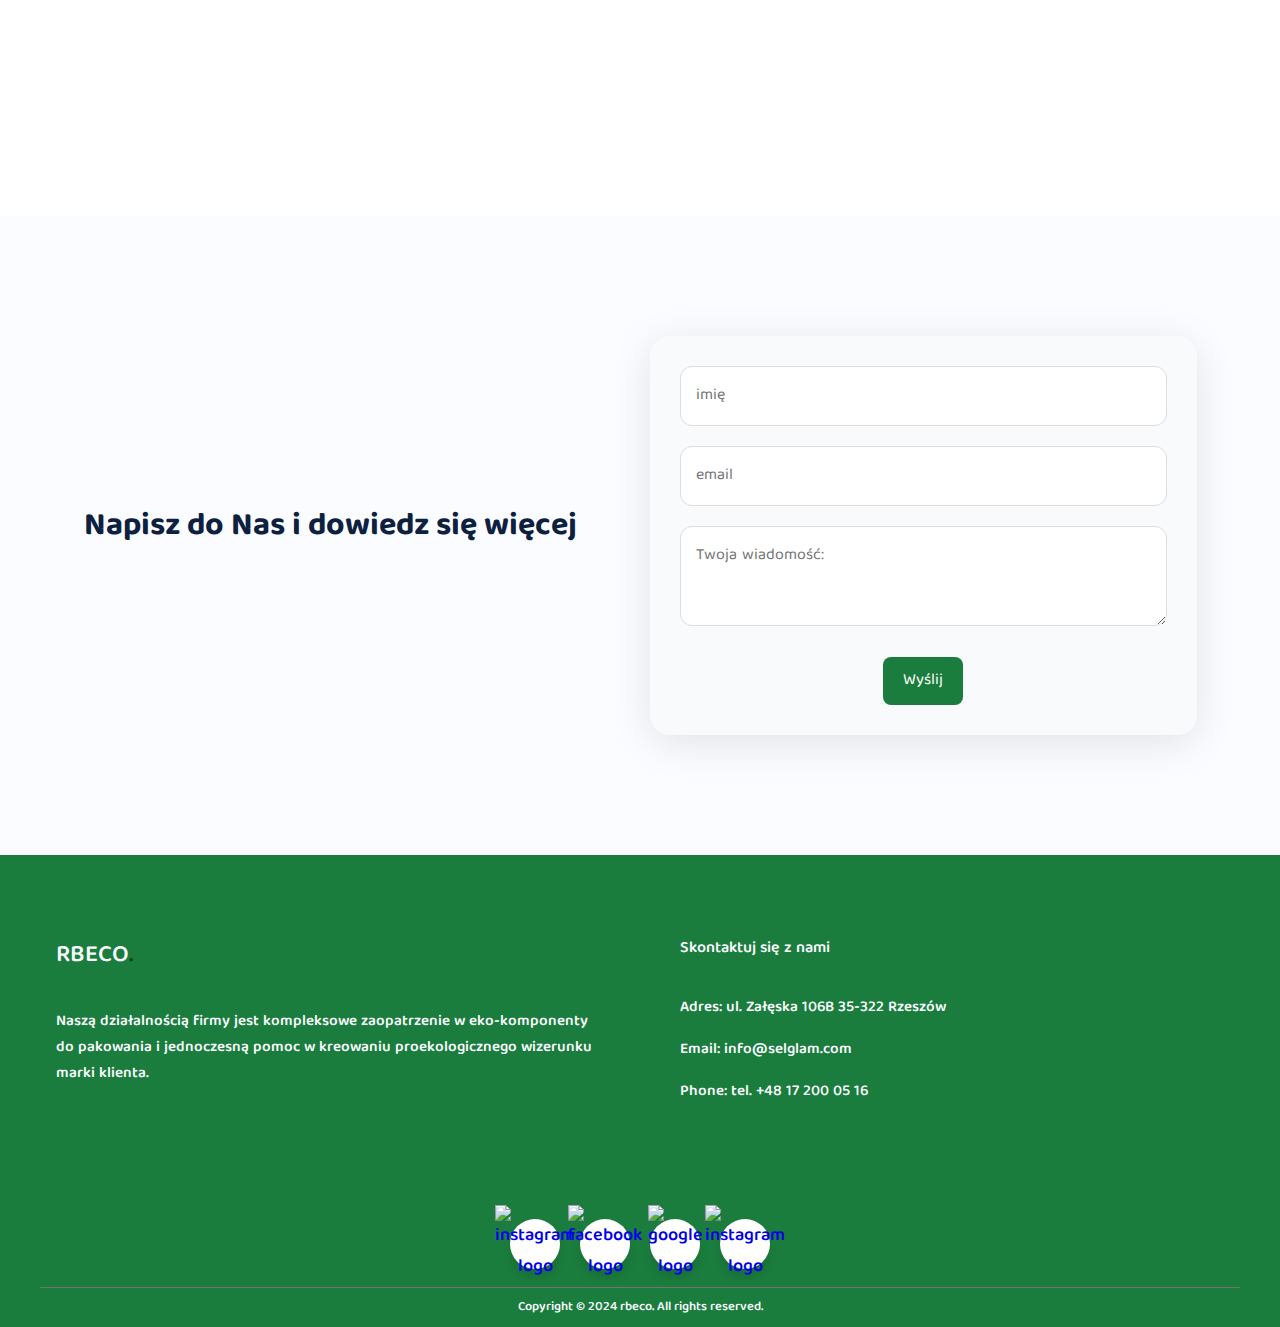
==== commit 03628054: "Update index.html" ====
--- a/index.html
+++ b/index.html
@@ -33,8 +33,8 @@
     <header>
       <div class="section__container header__container">
         <div class="header__image">
-          <img src="images/10.jpeg" alt="header" />
-          <img src="images/9.jpeg" alt="header" />
+          <img src="images/11.jpg" alt="header" />
+          <img src="images/12.jpg" alt="header" />
           
         </div>
         <div class="header__content">
@@ -250,7 +250,7 @@
           <ul class="wrapper" >
             <li class="icon instagram">
               <span class="tooltip">Instagram</span>
-              <a href="https://www.google.com/search?q=ksero+rzesz%C3%B3w+xero-studio&ei=JhjyYqyaKbmGwPAPnde04AM&gs_ssp=eJzj4tFP1zcsKKkoSa4sMTdgtFI1qDAxN05OS0wzMjVLS7ZITTO3MqgwTzZINjUxSEtLSzVJMjdJ85LKLk4tylcoqkotrjq8uVyhAsjTLS4pTcnMBwAZ_RuG&oq=Ksero+Rzesz%C3%B3w%2C+Xero-Studio&gs_lcp=Cgdnd3Mtd2l6EAEYADILCC4QgAQQxwEQrwEyAggmOgcIABBHELADSgQIQRgASgQIRhgAUJMBWJMBYLYKaAFwAHgAgAFiiAFikgEBMZgBAKABAqABAcgBB8ABAQ&sclient=gws-wiz" target="_blank">
+              <a href="https://www.instagram.com/selglamcom/" target="_blank">
               <span><img src="https://img.icons8.com/?size=100&id=32309&format=png&color=000000" alt="instagram logo"/></span>
             </a>
             </li>
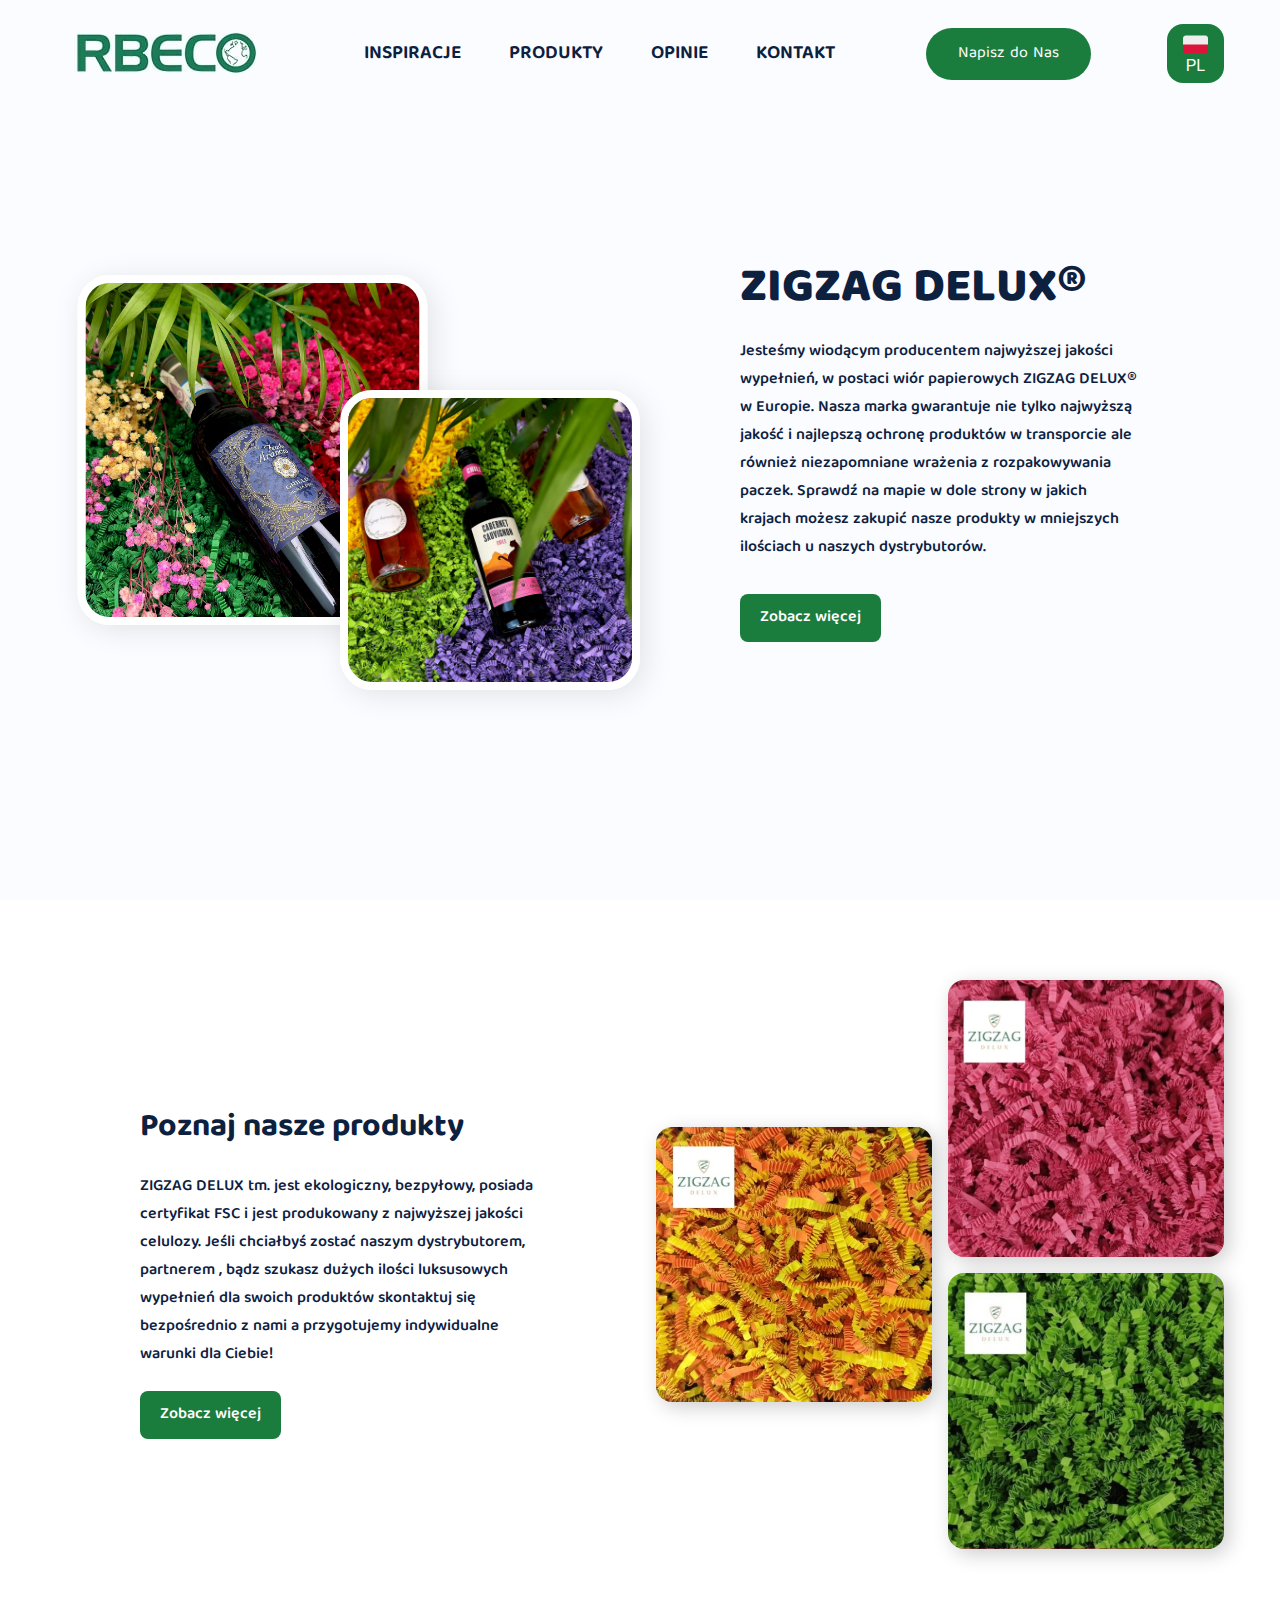
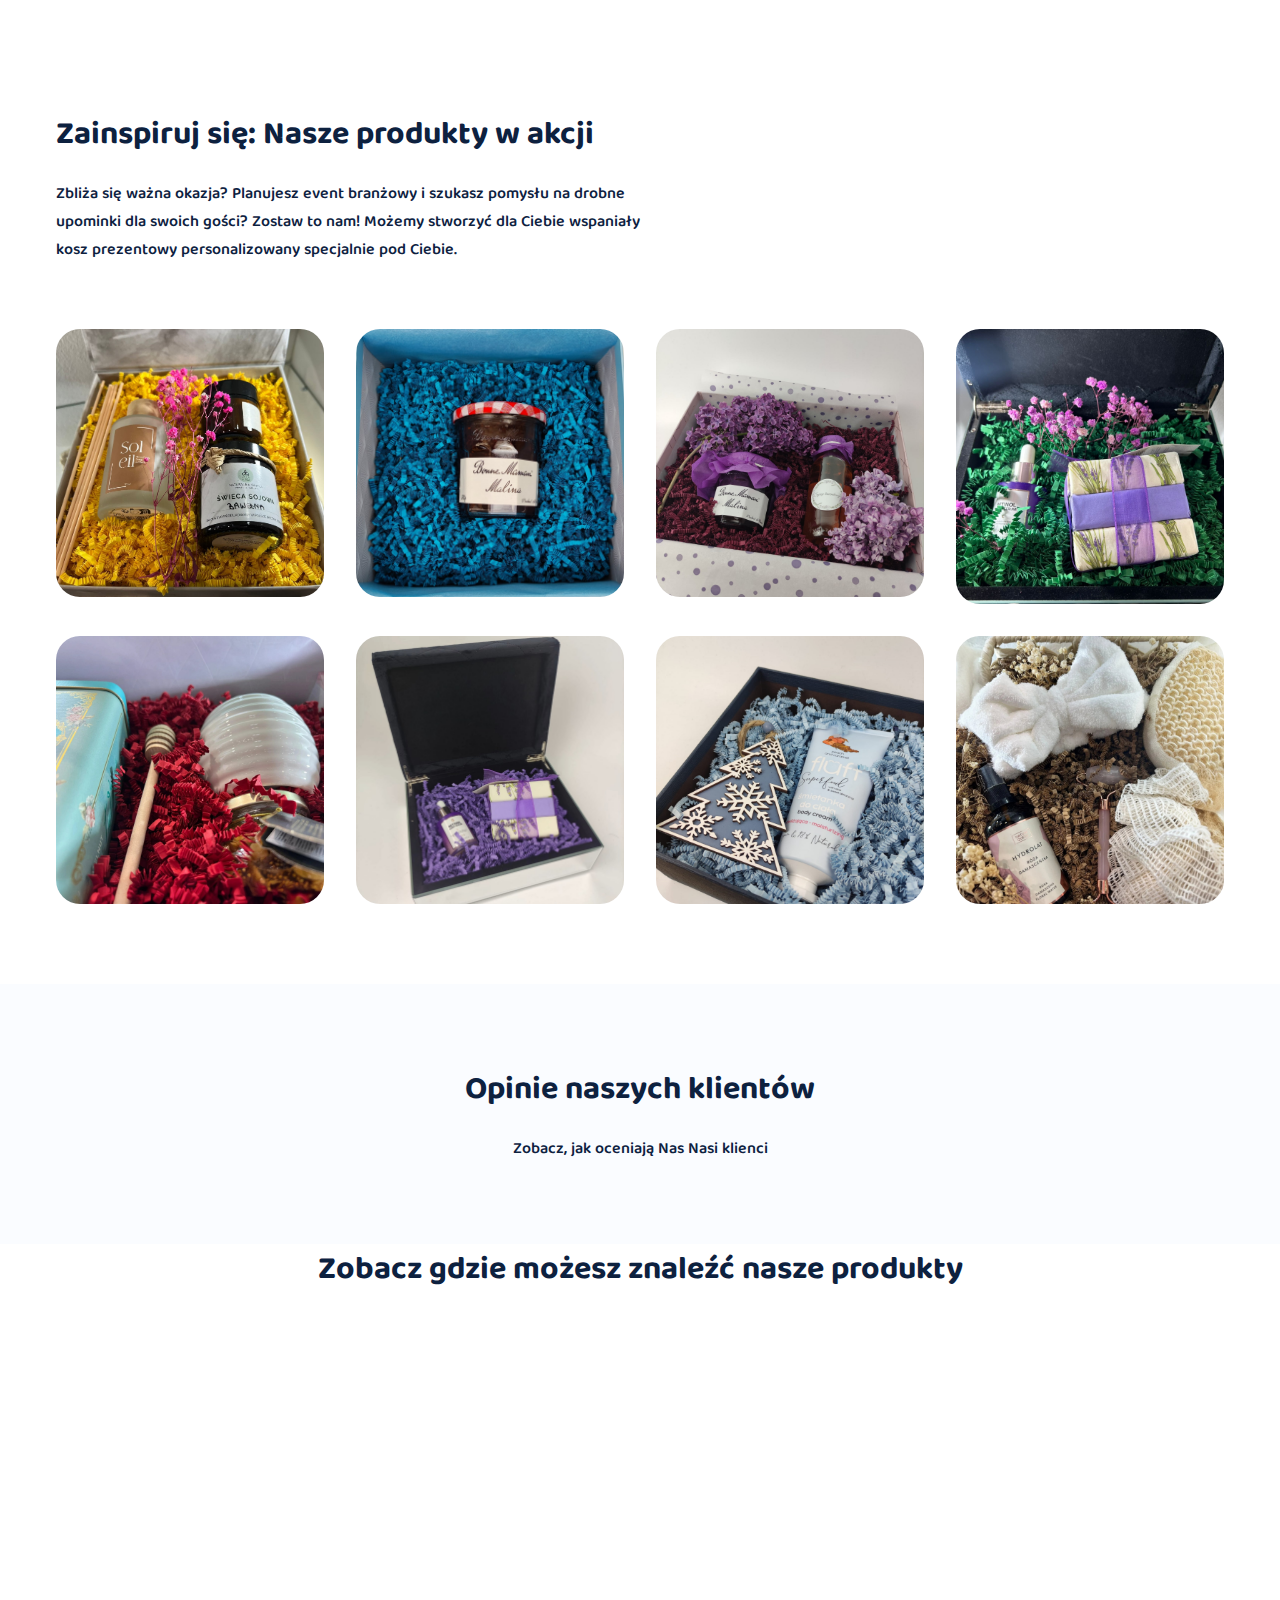
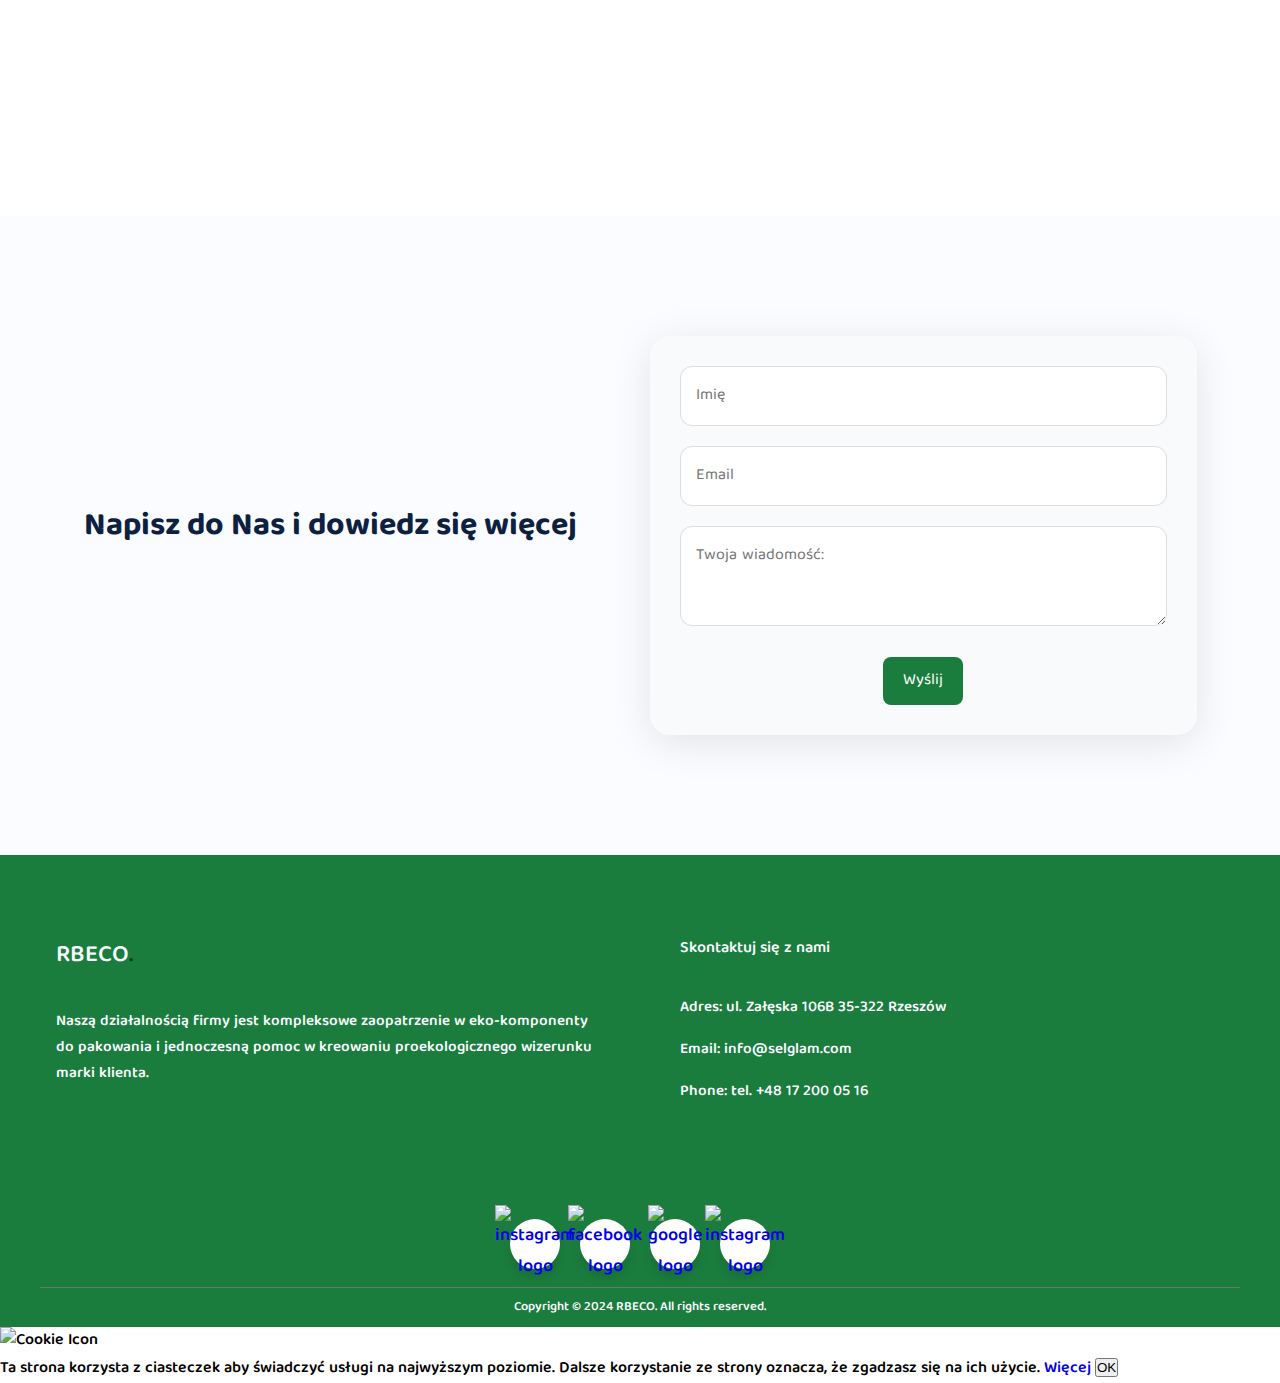
==== commit 10f51892: "Update index.html" ====
--- a/index.html
+++ b/index.html
@@ -1,300 +1,340 @@
 <!DOCTYPE html>
 <html lang="en">
-  <head>
-    <meta charset="UTF-8" />
-    <meta http-equiv="X-UA-Compatible" content="IE=edge" />
-    <meta name="viewport" content="width=device-width, initial-scale=1.0" />
-    <meta name="keywords" content="Rbeco, SELGLAM, eko produkty, zapakowanie, ochrona, spersonalizacja, unboxing">
-    
-    
-    <meta name="description" content="W ofercie Rbeco znajdują się eko produkty pozwalające zapakować, ochronić, spersonalizować dany produkt, oraz stworzyć unboxing od podstaw.">
-    <link href="https://cdn.jsdelivr.net/npm/remixicon@3.2.0/fonts/remixicon.css" rel="stylesheet"/>
-    <link rel="stylesheet" href="styles.css" />
-    <link rel="preconnect" href="https://fonts.googleapis.com">
-    <link rel="preconnect" href="https://fonts.gstatic.com" crossorigin>
-    <link href="https://fonts.googleapis.com/css2?family=PT+Sans:ital,wght@0,400;0,700;1,400;1,700&display=swap" rel="stylesheet">
-    <link rel="shortcut icon" href="images/logo.png">
-    <meta property="og:title" content="RBECO & SELGLAM">
-    <title>RBECO & SELGLAM</title>
-  </head>
-  <body>
-    <nav>
-      <div class="nav__logo"><img src="images/rblogo_modified.jpg" alt="logo" /></div>
-      
-      <ul class="nav__links">
-        <li class="link"><a href="#o-nas">INSPIRACJE</a></li>
-        <li class="link"><a href="#produkty">PRODUKTY</a></li>
-        <li class="link"><a href="#opinie">OPINIE</a></li>
-        <li class="link"><a href="#kontakt">KONTAKT</a></li>
-      </ul>
-      <button class="btnheader" onclick="scrollToContact()">Napisz do Nas</button>
-      <button id="lang-btn" class="lang-btn" onclick="toggleLanguage()"> <img src="images/pl.png"  width="25" height="25"alt="">PL</button> 
-    </nav>
-    <header>
-      <div class="section__container header__container">
-        <div class="header__image">
-          <img src="images/11.jpg" alt="header" />
-          <img src="images/12.jpg" alt="header" />
-          
-        </div>
-        <div class="header__content">
-          <div>
-            <h1>ZIGZAG DELUX® </h1>
-            <p class="section__subtitle">
-              Jesteśmy wiodącym producentem najwyższej jakości wypełnień, w postaci wiór papierowych ZIGZAG DELUX® w Europie.
-               Nasza marka gwarantuje nie tylko najwyższą jakość i najlepszą ochronę produktów w transporcie ale również 
-               niezapomniane wrażenia z rozpakowywania paczek. Sprawdź na mapie w dole strony w jakich krajach możesz zakupić 
-               nasze produkty w mniejszych ilościach u naszych dystrybutorów.
-            </p>
-            <div class="action__btns">
-              <a class="btn" href="https://selglam.com/kat/eko-wypelniacze/wiorka" role="button">Zobacz więcej</a>
-             
-            </div>
+
+<head>
+  <meta charset="UTF-8" />
+  <meta http-equiv="X-UA-Compatible" content="IE=edge" />
+  <meta name="viewport" content="width=device-width, initial-scale=1.0" />
+  <meta name="keywords"
+    content="Rbeco,SELGLAM,eko produkty,zapakowanie,ochrona,spersonalizacja,unboxing,ekologiczne opakowania,biodegradowalne materiały,przyjazne środowisku,personalizowane opakowania,ekologiczne unboxing,zero waste,ekologiczne rozwiązania,opakowania przyjazne środowisku,recykling,opakowania premium,zrównoważony rozwój,materiały odnawialne,eco-friendly packaging,ochrona środowiska,opakowania ekologiczne,stylowe opakowania,opakowania dla e-commerce,ekologiczna marka,wyjątkowe opakowanie,ekologiczne materiały,spersonalizowane dodatki,unikalne opakowanie,opakowania luksusowe">
+  <meta name="description"
+    content="W ofercie Rbeco znajdują się eko produkty pozwalające zapakować, ochronić, spersonalizować dany produkt, oraz stworzyć unboxing od podstaw.">
+  <link href="https://cdn.jsdelivr.net/npm/remixicon@3.2.0/fonts/remixicon.css" rel="stylesheet" />
+  <link rel="stylesheet" href="styles.css" />
+  <link rel="stylesheet" href="cookies.css">
+  <link rel="preconnect" href="https://fonts.googleapis.com">
+  <link rel="preconnect" href="https://fonts.gstatic.com" crossorigin>
+  <link href="https://fonts.googleapis.com/css2?family=PT+Sans:ital,wght@0,400;0,700;1,400;1,700&display=swap"
+    rel="stylesheet">
+  <link rel="shortcut icon" href="images/logo.png">
+  <meta property="og:title" content="RBECO & SELGLAM">
+  <title>RBECO & SELGLAM</title>
+</head>
+
+<body>
+  <nav>
+    <div class="nav__logo"><img src="images/rblogo_modified.jpg" alt="logo" /></div>
+
+    <ul class="nav__links">
+      <li class="link"><a href="#o-nas">INSPIRACJE</a></li>
+      <li class="link"><a href="#produkty">PRODUKTY</a></li>
+      <li class="link"><a href="#opinie">OPINIE</a></li>
+      <li class="link"><a href="#kontakt">KONTAKT</a></li>
+    </ul>
+    <button class="btnheader" onclick="scrollToContact()">Napisz do Nas</button>
+    <button id="lang-btn" class="lang-btn" onclick="toggleLanguage()"> <img src="images/pl.png" width="25" height="25"
+        alt="">PL</button>
+  </nav>
+  <header>
+    <div class="section__container header__container">
+      <div class="header__image">
+        <img src="images/11.jpg" alt="header" />
+        <img src="images/12.jpg" alt="header" />
+
+      </div>
+      <div class="header__content">
+        <div>
+          <h1>ZIGZAG DELUX® </h1>
+          <p class="section__subtitle">
+            Jesteśmy wiodącym producentem najwyższej jakości wypełnień, w postaci wiór papierowych ZIGZAG DELUX® w
+            Europie.
+            Nasza marka gwarantuje nie tylko najwyższą jakość i najlepszą ochronę produktów w transporcie ale również
+            niezapomniane wrażenia z rozpakowywania paczek. Sprawdź na mapie w dole strony w jakich krajach możesz
+            zakupić
+            nasze produkty w mniejszych ilościach u naszych dystrybutorów.
+          </p>
+          <div class="action__btns">
+            <a class="btn" href="https://selglam.com/kat/eko-wypelniacze/wiorka" role="button">Zobacz więcej</a>
+
           </div>
         </div>
       </div>
-    </header>
-
-    <section class="gallery" id="produkty">
-      <div class="section__container gallery__container">
-        <div class="gallery__content">
-          <div>
-            <h2 class="section__title">
-              Poznaj nasze produkty
-            </h2>
-            <p class="section__subtitle">
-              ZIGZAG DELUX tm. jest ekologiczny,  bezpyłowy, posiada certyfikat FSC i jest produkowany z najwyższej jakości celulozy.
-              Jeśli chciałbyś zostać naszym dystrybutorem, partnerem , bądz szukasz dużych ilości luksusowych wypełnień dla swoich produktów skontaktuj się bezpośrednio z nami a przygotujemy indywidualne warunki dla Ciebie!
-            </p>
-            <div class="view__all">
-              <a class="btn" href="https://selglam.com/kat/eko-wypelniacze/wiorka" role="button">
-                Zobacz więcej
-              </a>
-            </div>
+    </div>
+  </header>
+
+  <section class="gallery" id="produkty">
+    <div class="section__container gallery__container">
+      <div class="gallery__content">
+        <div>
+          <h2 class="section__title">
+            Poznaj nasze produkty
+          </h2>
+          <p class="section__subtitle">
+            ZIGZAG DELUX tm. jest ekologiczny, bezpyłowy, posiada certyfikat FSC i jest produkowany z najwyższej jakości
+            celulozy.
+            Jeśli chciałbyś zostać naszym dystrybutorem, partnerem , bądz szukasz dużych ilości luksusowych wypełnień
+            dla swoich produktów skontaktuj się bezpośrednio z nami a przygotujemy indywidualne warunki dla Ciebie!
+          </p>
+          <div class="view__all">
+            <a class="btn" href="https://selglam.com/kat/eko-wypelniacze/wiorka" role="button">
+              Zobacz więcej
+            </a>
           </div>
         </div>
-        <div class="image__gallery">
-          <div class="gallery__col">
-            <img src="images/1.jpg" alt="gallery" />
-          </div>
-          <div class="gallery__col">
-            <img src="images/2.jpg" alt="gallery" />
-            <img src="images/3.jpg" alt="gallery" />
-          </div>
-        </div>
-      </div>
-    </section>
-    
+      </div>
+      <div class="image__gallery">
+        <div class="gallery__col">
+          <img src="images/1.jpg" alt="gallery" />
+        </div>
+        <div class="gallery__col">
+          <img src="images/2.jpg" alt="gallery" />
+          <img src="images/3.jpg" alt="gallery" />
+        </div>
+      </div>
+    </div>
+  </section>
+
 
 
   <section class="section__container destination__container" id="o-nas">
-  <div class="section__header">
-    <div>
-      <h2 class="section__title"> Zainspiruj się: Nasze produkty w akcji</h2>
+    <div class="section__header">
+      <div>
+        <h2 class="section__title"> Zainspiruj się: Nasze produkty w akcji</h2>
+        <p class="section__subtitle">
+          Zbliża się ważna okazja? Planujesz event branżowy i szukasz pomysłu na drobne upominki dla swoich gości?
+          Zostaw to nam! Możemy stworzyć dla Ciebie wspaniały kosz prezentowy personalizowany specjalnie pod Ciebie.
+        </p>
+      </div>
+
+    </div>
+
+    <div class="destination__grid">
+      <div class="destination__card">
+        <img src="images_for_inspiration/zestaw-prezentowy-swieca-sojowa-mini-perfumy-zolty.jpg"
+          alt="Zestaw prezentowy z świecą zapachową na żółtym wypełnieniu" class="zoom-image" onclick="openImage(0)" />
+        <div class="destination__details">
+          <p class="destination__title">KLIKNIJ</p>
+          <p class="destination__subtitle"> ABY POWIĘKSZYĆ</p>
+        </div>
+      </div>
+      <div class="destination__card">
+        <img src="images_for_inspiration/pudelko-prezentowe-niebieskie.jpg"
+          alt="Pudełko prezentowe z mini słoikiem na niebieskim wypełnieniu" class="zoom-image"
+          onclick="openImage(1)" />
+        <div class="destination__details">
+          <p class="destination__title">KLIKNIJ</p>
+          <p class="destination__subtitle"> ABY POWIĘKSZYĆ</p>
+        </div>
+      </div>
+      <div class="destination__card">
+        <img src="images_for_inspiration/kosz-prezentowy-fioletowe-kwiaty.jpg"
+          alt="Kosz prezentowy ozdobiony fioletowymi kwiatami i wypełnieniem w kolorze bordo" class="zoom-image"
+          onclick="openImage(2)" />
+        <div class="destination__details">
+          <p class="destination__title">KLIKNIJ</p>
+          <p class="destination__subtitle"> ABY POWIĘKSZYĆ</p>
+        </div>
+      </div>
+      <div class="destination__card">
+        <img src="images_for_inspiration/zestaw-prezentowy-mydlo-lawendowe-serum-zielone.jpg"
+          alt="Elegancki zestaw z mydłem lawendowym i serum do twarzy, udekorowany różowymi kwiatami i zielonym wypełnieniem"
+          class="zoom-image" onclick="openImage(3)" />
+        <div class="destination__details">
+          <p class="destination__title">KLIKNIJ</p>
+          <p class="destination__subtitle"> ABY POWIĘKSZYĆ</p>
+        </div>
+      </div>
+      <div class="destination__card">
+        <img src="images_for_inspiration/zestaw-prezentowy-ceramiczna-miska-lyzeczka-miodu-czerwone.jpg"
+          alt="Zestaw z ceramiczną miseczką, łyżeczką do miodu i herbatą w stylowym opakowaniu na czerwonym wypełnieniu"
+          class="zoom-image" onclick="openImage(4)" />
+        <div class="destination__details">
+          <p class="destination__title">KLIKNIJ</p>
+          <p class="destination__subtitle"> ABY POWIĘKSZYĆ</p>
+        </div>
+      </div>
+      <div class="destination__card">
+        <img src="images_for_inspiration/luksusowy-zestaw-mini-kosmetyki-fioletowy.jpg"
+          alt="Luksusowy zestaw prezentowy w czarnym pudełku z fioletowym wypełnieniem" class="zoom-image"
+          onclick="openImage(5)" />
+        <div class="destination__details">
+          <p class="destination__title">KLIKNIJ</p>
+          <p class="destination__subtitle"> ABY POWIĘKSZYĆ</p>
+        </div>
+      </div>
+      <div class="destination__card">
+        <img src="images_for_inspiration/zestaw-prezentowy-krem-do-rak-ozdoba-choinkowa-niebieskie.jpg"
+          alt="Pudełko prezentowe z niebieskim wypełnieniem" class="zoom-image" onclick="openImage(6)" />
+        <div class="destination__details">
+          <p class="destination__title">KLIKNIJ</p>
+          <p class="destination__subtitle"> ABY POWIĘKSZYĆ</p>
+        </div>
+      </div>
+      <div class="destination__card">
+        <img src="images_for_inspiration/naturalna-pielegnacja-naturalny.jpg"
+          alt="Naturalny zestaw do pielęgnacji w stylowym opakowaniu na beżowym wypełnieniu" class="zoom-image"
+          onclick="openImage(7)" />
+        <div class="destination__details">
+          <p class="destination__title">KLIKNIJ</p>
+          <p class="destination__subtitle"> ABY POWIĘKSZYĆ</p>
+        </div>
+      </div>
+    </div>
+
+    <!-- Modal -->
+    <div id="imageModal" class="modal">
+      <span class="close" onclick="closeImage()">&times;</span>
+      <img class="modal-content" id="modal-img">
+
+      <!-- Dodaj strzałki nawigacyjne -->
+      <a class="prev" onclick="changeImage(-1)">&#10094;</a>
+      <a class="next" onclick="changeImage(1)">&#10095;</a>
+    </div>
+  </section>
+
+
+  <section class="opinions" id="opinie">
+    <div class="section__container opinions__container">
+      <h2 class="section__title">Opinie naszych klientów</h2>
       <p class="section__subtitle">
-        Zbliża się ważna okazja? Planujesz event branżowy i szukasz pomysłu na drobne upominki dla swoich gości? Zostaw to nam! Możemy stworzyć dla Ciebie wspaniały kosz prezentowy personalizowany specjalnie pod Ciebie. 
+        Zobacz, jak oceniają Nas Nasi klienci
       </p>
-    </div>
-    <!-- <div class="destination__nav">
-      <span><i class="ri-arrow-left-s-line"></i></span>
-      <span><i class="ri-arrow-right-s-line"></i></span>
-    </div> -->
-  </div>
-  
-  <div class="destination__grid">
-    <div class="destination__card">
-      <img src="images_for_inspiration/zestaw-prezentowy-swieca-sojowa-mini-perfumy-zolty.jpg" alt="Zestaw prezentowy z świecą zapachową na żółtym wypełnieniu" class="zoom-image" onclick="openImage(0)" />
-      <div class="destination__details">
-        <p class="destination__title">KLIKNIJ</p>
-        <p class="destination__subtitle"> ABY POWIĘKSZYĆ</p>
-      </div>
-    </div>
-    <div class="destination__card">
-      <img src="images_for_inspiration/pudelko-prezentowe-niebieskie.jpg" alt="Pudełko prezentowe z mini słoikiem na niebieskim wypełnieniu" class="zoom-image" onclick="openImage(1)" />
-      <div class="destination__details">
-        <p class="destination__title">KLIKNIJ</p>
-        <p class="destination__subtitle"> ABY POWIĘKSZYĆ</p>
-      </div>
-    </div>
-    <div class="destination__card">
-      <img src="images_for_inspiration/kosz-prezentowy-fioletowe-kwiaty.jpg" alt="Kosz prezentowy ozdobiony fioletowymi kwiatami i wypełnieniem w kolorze bordo" class="zoom-image" onclick="openImage(2)" />
-      <div class="destination__details">
-        <p class="destination__title">KLIKNIJ</p>
-        <p class="destination__subtitle"> ABY POWIĘKSZYĆ</p>
-      </div>
-    </div>
-    <div class="destination__card">
-      <img src="images_for_inspiration/zestaw-prezentowy-mydlo-lawendowe-serum-zielone.jpg" alt="Elegancki zestaw z mydłem lawendowym i serum do twarzy, udekorowany różowymi kwiatami i zielonym wypełnieniem" class="zoom-image" onclick="openImage(3)" />
-      <div class="destination__details">
-        <p class="destination__title">KLIKNIJ</p>
-        <p class="destination__subtitle"> ABY POWIĘKSZYĆ</p>
-      </div>
-    </div>
-    <div class="destination__card">
-      <img src="images_for_inspiration/zestaw-prezentowy-ceramiczna-miska-lyzeczka-miodu-czerwone.jpg" alt="Zestaw z ceramiczną miseczką, łyżeczką do miodu i herbatą w stylowym opakowaniu na czerwonym wypełnieniu" class="zoom-image" onclick="openImage(4)" />
-      <div class="destination__details">
-        <p class="destination__title">KLIKNIJ</p>
-        <p class="destination__subtitle"> ABY POWIĘKSZYĆ</p>
-      </div>
-    </div>
-    <div class="destination__card">
-      <img src="images_for_inspiration/luksusowy-zestaw-mini-kosmetyki-fioletowy.jpg" alt="Luksusowy zestaw prezentowy w czarnym pudełku z fioletowym wypełnieniem" class="zoom-image" onclick="openImage(5)" />
-      <div class="destination__details">
-        <p class="destination__title">KLIKNIJ</p>
-        <p class="destination__subtitle"> ABY POWIĘKSZYĆ</p>
-      </div>
-    </div>
-    <div class="destination__card">
-      <img src="images_for_inspiration/zestaw-prezentowy-krem-do-rak-ozdoba-choinkowa-niebieskie.jpg" alt="Pudełko prezentowe z niebieskim wypełnieniem" class="zoom-image" onclick="openImage(6)" />
-      <div class="destination__details">
-        <p class="destination__title">KLIKNIJ</p>
-        <p class="destination__subtitle"> ABY POWIĘKSZYĆ</p>
-      </div>
-    </div>
-    <div class="destination__card">
-      <img src="images_for_inspiration/naturalna-pielegnacja-naturalny.jpg" alt="Naturalny zestaw do pielęgnacji w stylowym opakowaniu na beżowym wypełnieniu" class="zoom-image" onclick="openImage(7)" />
-      <div class="destination__details">
-        <p class="destination__title">KLIKNIJ</p>
-        <p class="destination__subtitle"> ABY POWIĘKSZYĆ</p>
-      </div>
-    </div>
-  </div>
-
-  <!-- Modal -->
-  <div id="imageModal" class="modal">
-    <span class="close" onclick="closeImage()">&times;</span>
-    <img class="modal-content" id="modal-img">
-    
-    <!-- Dodaj strzałki nawigacyjne -->
-    <a class="prev" onclick="changeImage(-1)">&#10094;</a>
-    <a class="next" onclick="changeImage(1)">&#10095;</a>
-  </div>
-</section>
-
-
-    <section class="opinions" id="opinie">
-      <div class="section__container opinions__container">
-        <h2 class="section__title">Opinie naszych klientów</h2>
-        <p class="section__subtitle">
-          Zobacz, jak oceniają Nas Nasi klienci
+
+
+      <div id="shapo-widget-e1e24931344d910d185b"></div>
+      <script id="shapo-embed-js" type="text/javascript" src="https://cdn.shapo.io/js/embed.js" defer></script>
+
+    </div>
+  </section>
+
+
+  <!-- Resources -->
+  <script src="https://www.amcharts.com/lib/4/core.js"></script>
+  <script src="https://www.amcharts.com/lib/4/maps.js"></script>
+  <script src="https://www.amcharts.com/lib/4/geodata/worldLow.js"></script>
+  <script src="https://www.amcharts.com/lib/4/themes/animated.js"></script>
+
+
+  <section id="map">
+    <h2 class="section__title">Zobacz gdzie możesz znaleźć nasze produkty</h2>
+    <div id="chartdiv"></div>
+
+  </section>
+  <!-- HTML -->
+
+
+
+  <section class="contact" id="kontakt">
+    <div class="section__container contact__container">
+      <div class="contact__content">
+        <h2 class="section__title">Napisz do Nas i dowiedz się więcej</h2>
+
+      </div>
+      <div class="contact__form">
+        <form action="https://api.web3forms.com/submit" method="POST">
+          <input type="hidden" name="access_key" value="2a543d61-2090-4590-9faf-cb9a5ef78244">
+          <input type="text" name="name" placeholder="Imię" required />
+          <input type="email" name="email" placeholder="Email" required />
+          <textarea name="message" placeholder="Twoja wiadomość: " required></textarea>
+          <br>
+          <center><button class="btn" type="submit">Wyślij</button></center>
+        </form>
+      </div>
+    </div>
+  </section>
+
+
+
+  <footer class="footer">
+    <div class="section__container footer__container">
+      <div class="footer__col">
+        <h3>RBECO<span>.</span></h3>
+        <p>
+          Naszą działalnością firmy jest kompleksowe zaopatrzenie w eko-komponenty do pakowania i jednoczesną pomoc w
+          kreowaniu proekologicznego wizerunku marki klienta.
         </p>
-          
-        
-        <div id="shapo-widget-e1e24931344d910d185b"></div>
-<script id="shapo-embed-js" type="text/javascript" src="https://cdn.shapo.io/js/embed.js" defer></script>
-        
-      </div>
-    </section>
-
-  
-  <!-- Resources -->
-  <script src="https://www.amcharts.com/lib/4/core.js" ></script>
-  <script src="https://www.amcharts.com/lib/4/maps.js" ></script>
-  <script src="https://www.amcharts.com/lib/4/geodata/worldLow.js" ></script>
-  <script src="https://www.amcharts.com/lib/4/themes/animated.js" ></script>
-
-  
- <section id="map">
-    <h2 class="section__title">Zobacz gdzie możesz znaleźć nasze produkty</h2>
-    <div id="chartdiv"></div> 
-
-   </section>
-  <!-- HTML -->
-  
-  
-
-    <section class="contact" id ="kontakt">
-      <div class="section__container contact__container">
-        <div class="contact__content">
-          <h2 class="section__title">Napisz do Nas i dowiedz się więcej</h2>
-          
-        </div>
-        <div class="contact__form">
-          <form action="https://api.web3forms.com/submit" method="POST">
-            <input type="hidden" name="access_key" value="2a543d61-2090-4590-9faf-cb9a5ef78244">
-            <input type="text" name="name" placeholder="imię" required />
-            <input type="email" name="email" placeholder="email" required /> 
-            <textarea name="message" placeholder="Twoja wiadomość: " required></textarea> 
-            <br>
-            <center><button class="btn" type="submit">Wyślij</button></center>
-        </form>
-        </div>
-      </div>
-    </section>
-    
-
-    <footer class="footer">
-      <div class="section__container footer__container">
-        <div class="footer__col">
-          <h3>RBECO<span>.</span></h3>
-          <p>
-            Naszą działalnością firmy jest kompleksowe zaopatrzenie w eko-komponenty do pakowania i jednoczesną pomoc w kreowaniu proekologicznego wizerunku marki klienta.
-          </p>
-      
-
-        </div>
-       
-        <div class="footer__col">
-          <h4>Skontaktuj się z nami</h4>
-          <p>
-            <span>Adres:</span> ul. Załęska 106B
-            35-322 Rzeszów
-          </p>
-          <p><span>Email:</span> info@selglam.com</p>
-          <p><span>Phone:</span> tel. +48 17 200 05 16 </p>
-        </div>
-        
-      </div>
-      <div class="footer__bar_social_media">
-        <div class="wrapper">
-          <ul class="wrapper" >
-            <li class="icon instagram">
-              <span class="tooltip">Instagram</span>
-              <a href="https://www.instagram.com/selglamcom/" target="_blank">
-              <span><img src="https://img.icons8.com/?size=100&id=32309&format=png&color=000000" alt="instagram logo"/></span>
-            </a>
-            </li>
-              <li class="icon facebook">
-                <span class="tooltip">Facebook</span>
-                <a href="https://www.facebook.com/rbecorbeco" target="_blank">
-                <span><img src="https://img.icons8.com/?size=100&id=118467&format=png&color=000000" alt="facebook logo"/></span>
-              </a>
-              </li>
-              <li class="icon twitter">
-                <span class="tooltip">Google</span>
-                <a href="https://www.google.com/search?q=selglam%0D%0A&client=opera-gx&hs=rWf&sca_esv=0a3e250173e3dd9d&sxsrf=ADLYWIIQkyhrCEoc4kbKTK70SnTszpCNXA%3A1729370489888&ei=eRkUZ6z2NcDAwPAP8fjVyQs&ved=0ahUKEwjslvCNp5uJAxVAIBAIHXF8NbkQ4dUDCA8&uact=5&oq=selglam%0D%0A&gs_lp=[base64]&sclient=gws-wiz-serp" target="_blank">
-                <span><img src="https://img.icons8.com/ios-glyphs/30/000000/google-logo--v1.png" alt="google logo"/></span>
-              </a>
-              </li>
-              <li class="icon instagram">
-                <span class="tooltip">Instagram</span>
-                <a href="https://www.instagram.com/rbeco.pl/" target="_blank">
-                <span><img src="https://img.icons8.com/?size=100&id=32309&format=png&color=000000" alt="instagram logo"/></span>
-              </a>
-              </li>
-              
-            </ul>
-          </div>
-      </div>
-      <div class="footer__bar">
-        Copyright © 2024 rbeco. All rights reserved.
-      </div>
-    </footer>
-    <button onclick="topFunction()" id="myBtn" title="Go to top">▲</button>
-    <script src="scripts.js"></script>
-
-
-
-
-    
-
-    <script>
-      document.addEventListener("DOMContentLoaded", function () {
-          document.getElementById('lang-btn').addEventListener('click', function () {
-              window.location.href = 'index_en.html'; 
-          });
+
+
+      </div>
+
+      <div class="footer__col">
+        <h4>Skontaktuj się z nami</h4>
+        <p>
+          <span>Adres:</span> ul. Załęska 106B
+          35-322 Rzeszów
+        </p>
+        <p><span>Email:</span> info@selglam.com</p>
+        <p><span>Phone:</span> tel. +48 17 200 05 16 </p>
+      </div>
+
+    </div>
+    <div class="footer__bar_social_media">
+      <div class="wrapper">
+        <ul class="wrapper">
+          <li class="icon instagram">
+            <span class="tooltip">Instagram</span>
+            <a href="https://www.instagram.com/selglamcom/" target="_blank">
+              <span><img src="https://img.icons8.com/?size=100&id=32320&format=png&color=000000"
+                  alt="instagram logo" /></span>
+            </a>
+          </li>
+          <li class="icon facebook">
+            <span class="tooltip">Facebook</span>
+            <a href="https://www.facebook.com/rbecorbeco" target="_blank">
+              <span><img src="https://img.icons8.com/?size=100&id=F1Q_pDY0qwkx&format=png&color=000000"
+                  alt="facebook logo" /></span>
+            </a>
+          </li>
+          <li class="icon twitter">
+            <span class="tooltip">Google</span>
+            <a href="https://www.google.com/search?q=selglam%0D%0A&client=opera-gx&hs=rWf&sca_esv=0a3e250173e3dd9d&sxsrf=ADLYWIIQkyhrCEoc4kbKTK70SnTszpCNXA%3A1729370489888&ei=eRkUZ6z2NcDAwPAP8fjVyQs&ved=0ahUKEwjslvCNp5uJAxVAIBAIHXF8NbkQ4dUDCA8&uact=5&oq=selglam%0D%0A&gs_lp=[base64]&sclient=gws-wiz-serp"
+              target="_blank">
+              <span><img src="https://img.icons8.com/?size=100&id=17935&format=png&color=000000"
+                  alt="google logo" /></span>
+            </a>
+          </li>
+          <li class="icon instagram">
+            <span class="tooltip">Instagram</span>
+            <a href="https://www.instagram.com/rbeco.pl/" target="_blank">
+              <span><img src="https://img.icons8.com/?size=100&id=32320&format=png&color=000000"
+                  alt="instagram logo" /></span>
+            </a>
+          </li>
+
+        </ul>
+      </div>
+    </div>
+    <div class="footer__bar">
+      Copyright © 2024 RBECO. All rights reserved.
+    </div>
+  </footer>
+
+
+  <div id="cookie-banner" class="cookie-banner">
+    <img src="https://img.icons8.com/emoji/48/000000/cookie-emoji.png" alt="Cookie Icon" class="cookie-icon" />
+    <span class="cookie-text">
+        Ta strona korzysta z ciasteczek aby świadczyć usługi na najwyższym poziomie. Dalsze korzystanie ze strony oznacza, że zgadzasz się na ich użycie. 
+        <a href="https://policies.google.com/technologies/cookies?hl=pl" class="cookie-link">Więcej</a>
+    </span>
+    <button id="cookie-accept" class="cookie-button">OK</button>
+</div>
+
+<script src="cookies.js"></script>
+
+
+  <button onclick="topFunction()" id="myBtn" title="Go to top">▲</button>
+  <script src="scripts.js"></script>
+  <script>
+    document.addEventListener("DOMContentLoaded", function () {
+      document.getElementById('lang-btn').addEventListener('click', function () {
+        window.location.href = 'index_en.html';
       });
-  </script> 
-
-  </body>
+    });
+  </script>
+
+
+
+
+</body>
+
 </html>
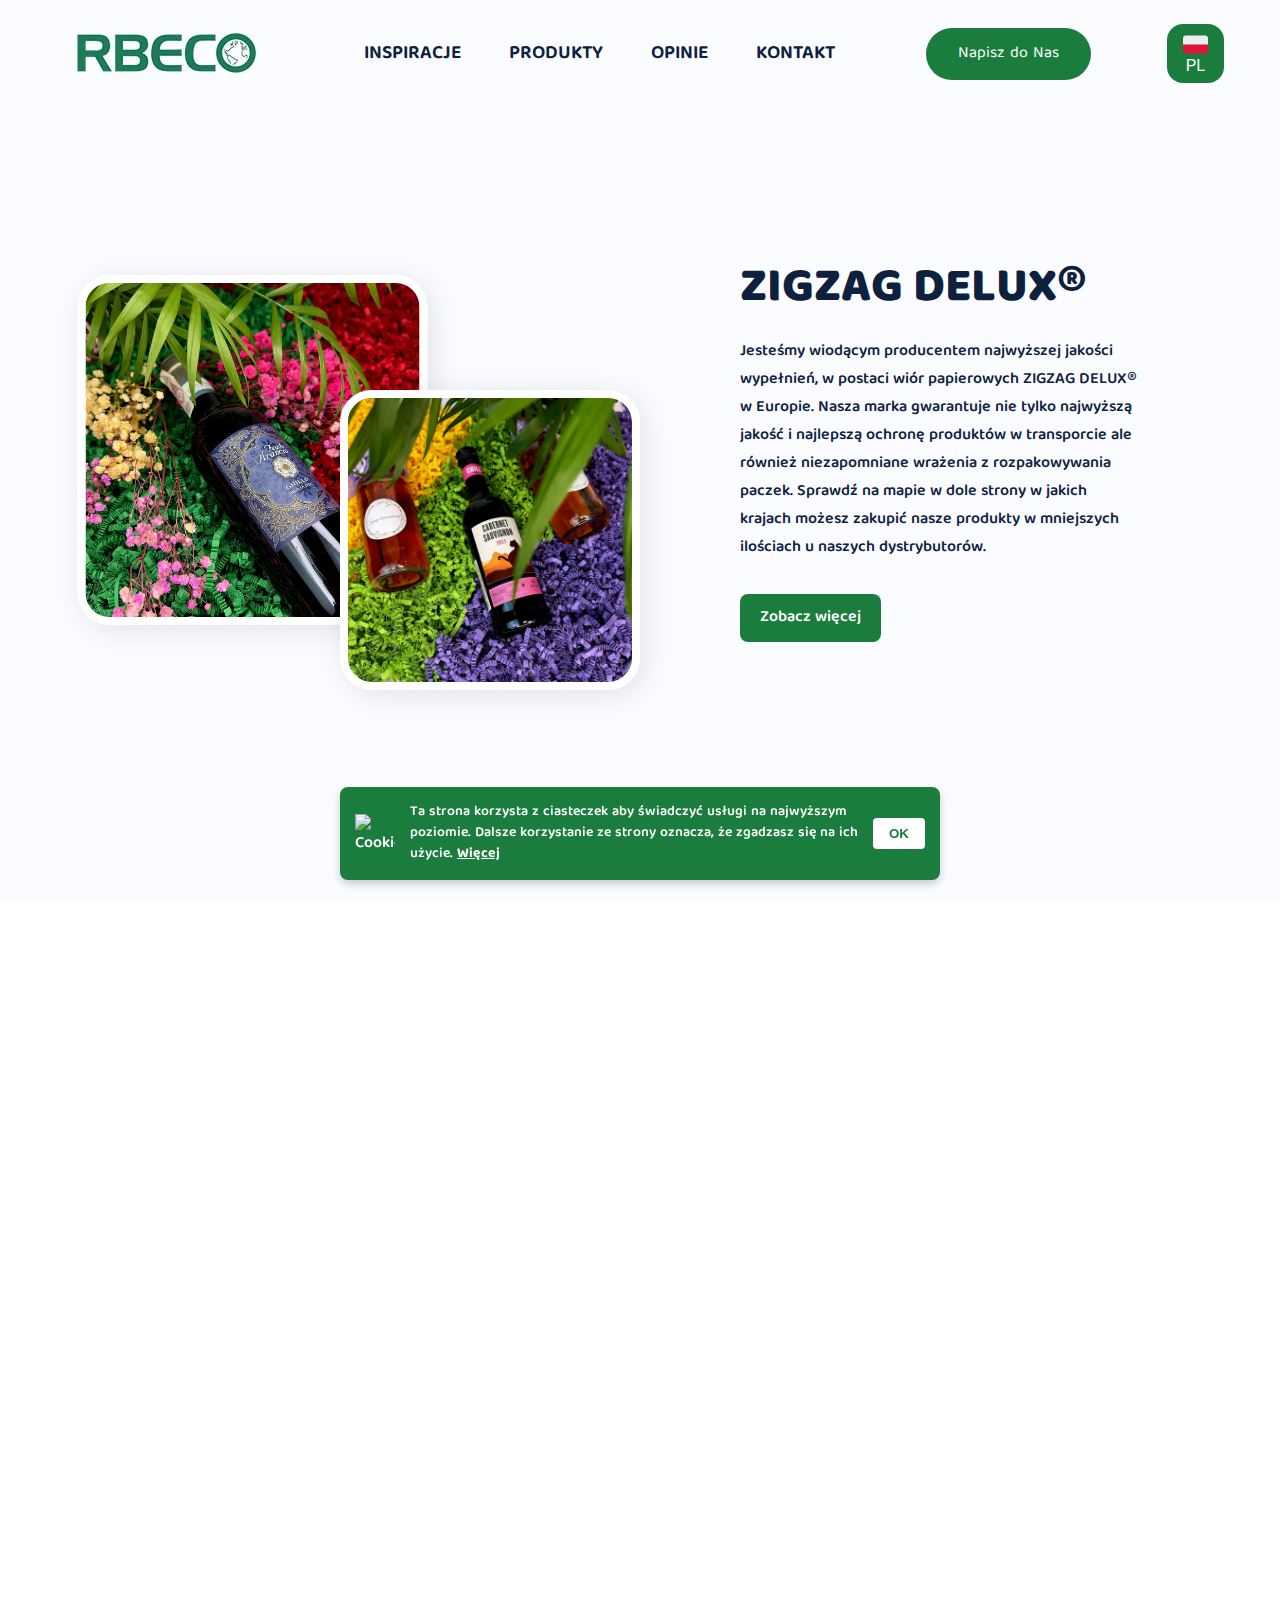
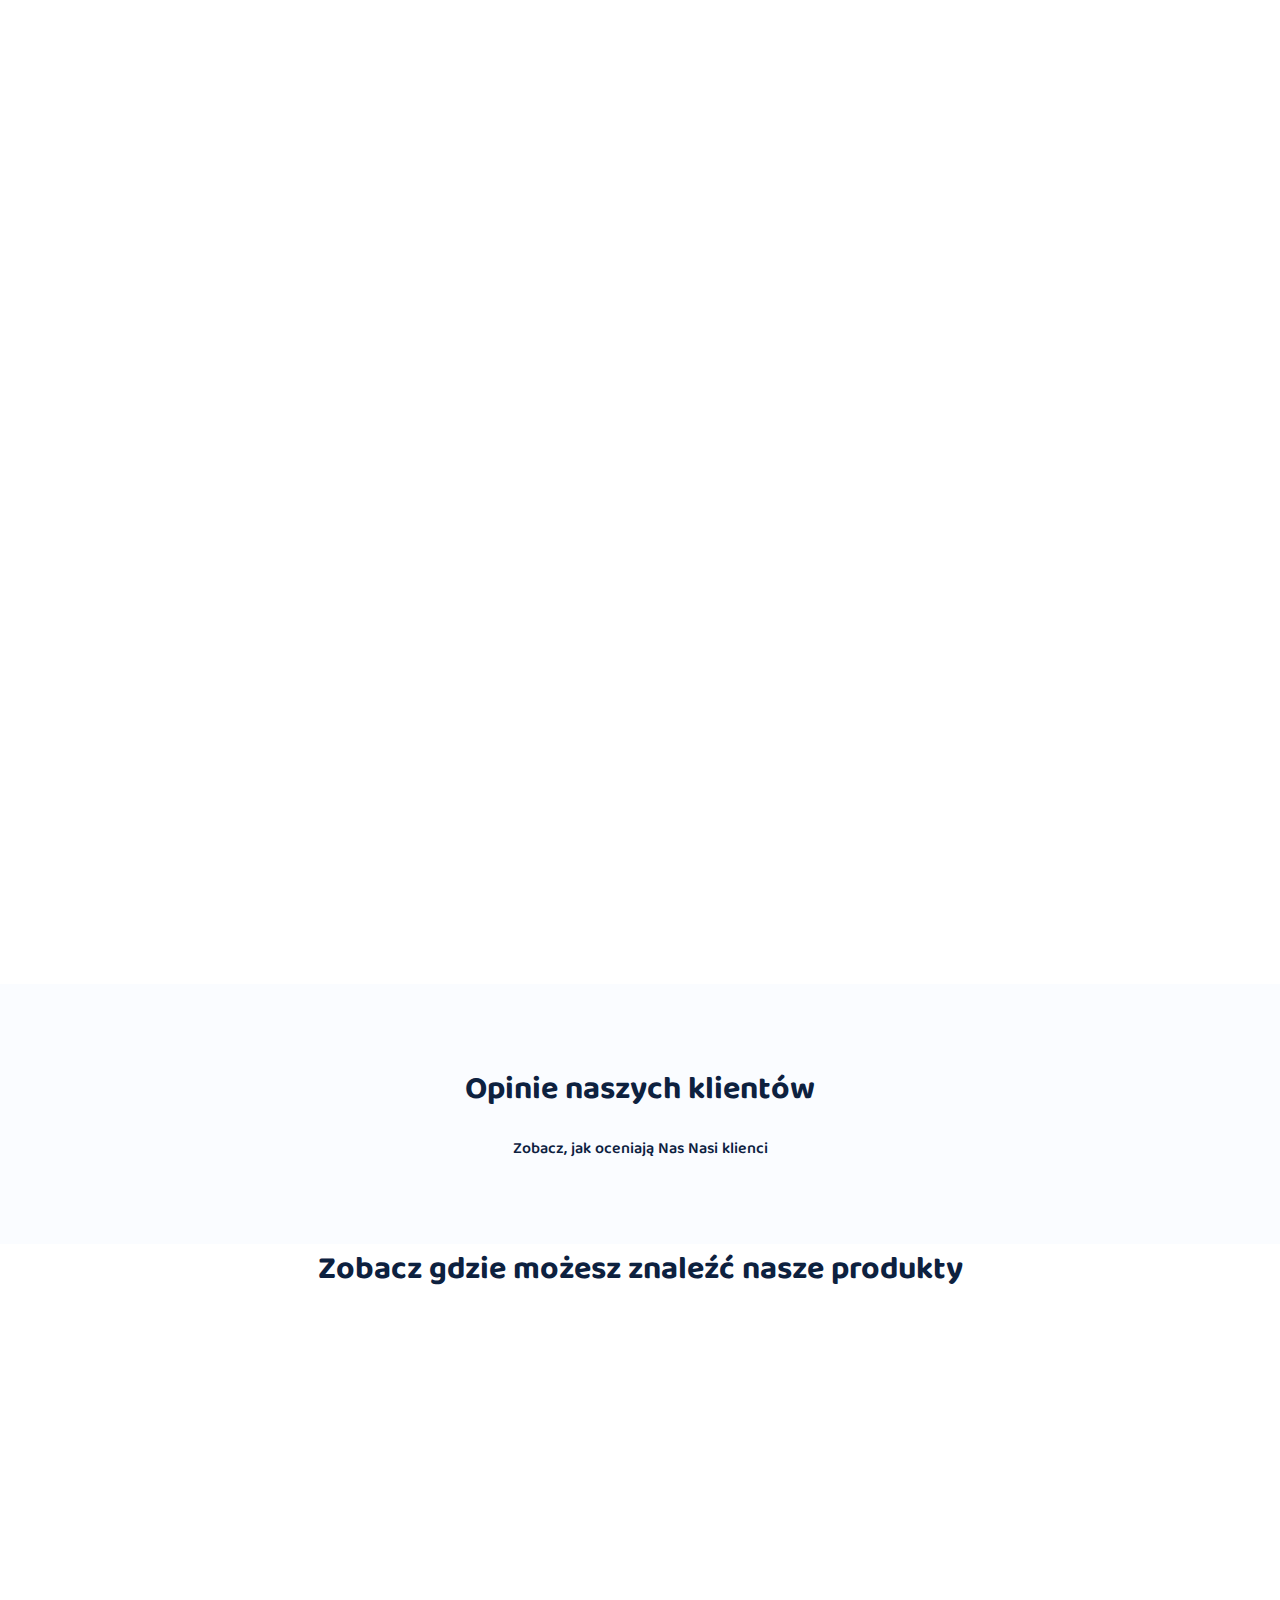
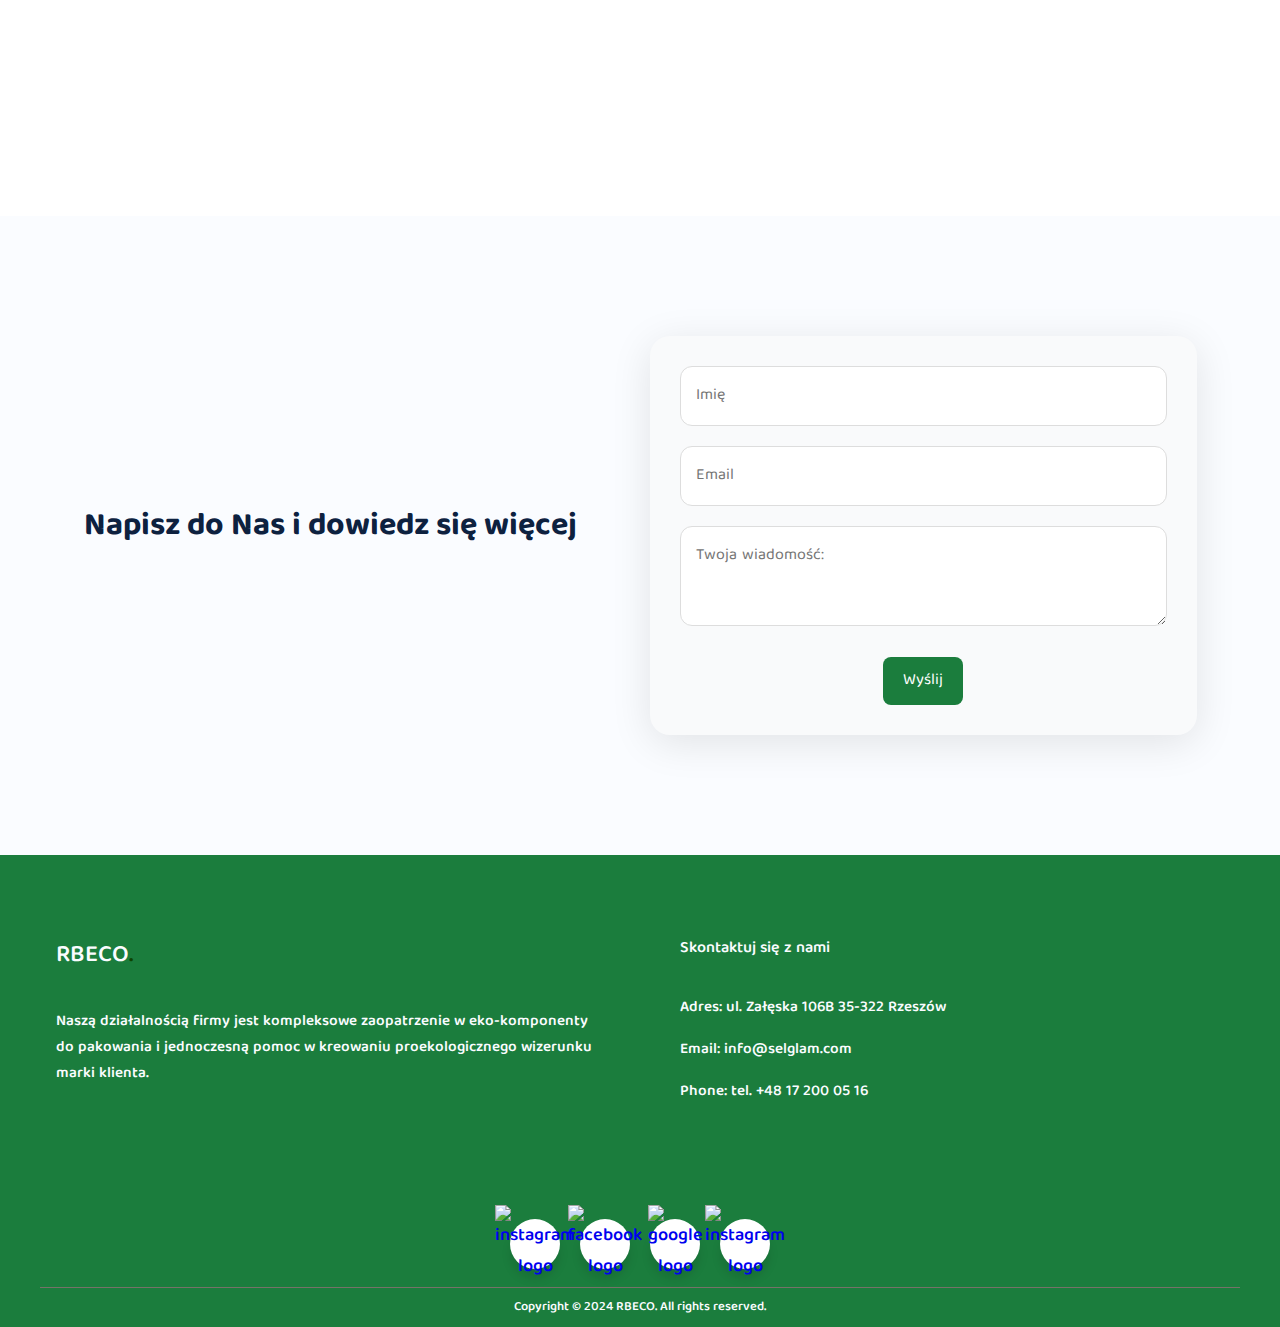
==== commit 735cab6c: "Update index.html" ====
--- a/index.html
+++ b/index.html
@@ -17,6 +17,8 @@
   <link href="https://fonts.googleapis.com/css2?family=PT+Sans:ital,wght@0,400;0,700;1,400;1,700&display=swap"
     rel="stylesheet">
   <link rel="shortcut icon" href="images/logo.png">
+  <link href="https://unpkg.com/aos@2.3.1/dist/aos.css" rel="stylesheet">
+  <script src="https://unpkg.com/aos@2.3.1/dist/aos.js"></script>
   <meta property="og:title" content="RBECO & SELGLAM">
   <title>RBECO & SELGLAM</title>
 </head>
@@ -63,7 +65,7 @@
   </header>
 
   <section class="gallery" id="produkty">
-    <div class="section__container gallery__container">
+    <div class="section__container gallery__container" data-aos="fade-right" data-aos-duration="1000">
       <div class="gallery__content">
         <div>
           <h2 class="section__title">
@@ -98,7 +100,7 @@
 
   <section class="section__container destination__container" id="o-nas">
     <div class="section__header">
-      <div>
+      <div data-aos="zoom-in" data-aos-duration="1000">
         <h2 class="section__title"> Zainspiruj się: Nasze produkty w akcji</h2>
         <p class="section__subtitle">
           Zbliża się ważna okazja? Planujesz event branżowy i szukasz pomysłu na drobne upominki dla swoich gości?
@@ -108,7 +110,7 @@
 
     </div>
 
-    <div class="destination__grid">
+    <div class="destination__grid" data-aos="zoom-in" data-aos-duration="1000">
       <div class="destination__card">
         <img src="images_for_inspiration/zestaw-prezentowy-swieca-sojowa-mini-perfumy-zolty.jpg"
           alt="Zestaw prezentowy z świecą zapachową na żółtym wypełnieniu" class="zoom-image" onclick="openImage(0)" />
@@ -194,7 +196,7 @@
 
 
   <section class="opinions" id="opinie">
-    <div class="section__container opinions__container">
+    <div class="section__container opinions__container" >
       <h2 class="section__title">Opinie naszych klientów</h2>
       <p class="section__subtitle">
         Zobacz, jak oceniają Nas Nasi klienci
@@ -218,7 +220,7 @@
   <section id="map">
     <h2 class="section__title">Zobacz gdzie możesz znaleźć nasze produkty</h2>
     <div id="chartdiv"></div>
-
+  
   </section>
   <!-- HTML -->
 
--- a/styles.css
+++ b/styles.css
@@ -15,6 +15,7 @@
   padding: 0;
   margin: 0;
   box-sizing: border-box;
+  scroll-behavior: smooth;
 }
 
 .section__container {
@@ -506,7 +507,6 @@
   font-family: "Baloo Tamma 2", system-ui; /* Dodanie efektu przejścia */
 }
 
-
 .footer {
   background-color: var(--bg-footer);
 }
@@ -568,6 +568,8 @@
   color: var(--secondary-color);
 
 }
+
+
 
 
 #myBtn {
@@ -854,8 +856,8 @@
 @media (width < 350px) {
   
   .btnheader{
-    font-size: 0.5rem;
-    padding: 0.6rem 0.6rem;
+    font-size: 0.6rem;
+    padding: 0.8rem 0.8rem;
     border-radius: 1rem;
   }
   .nav__logo img{
@@ -887,7 +889,6 @@
 #map h2{
   text-align: center;
 }
-
 
 
 .wrapper {
@@ -973,3 +974,10 @@
   background: #fcfcfc;
   color: #000000;
 }
+
+
+
+
+
+
+
--- a/cookies.css
+++ b/cookies.css
@@ -0,0 +1,99 @@
+
+
+* {
+    padding: 0;
+    margin: 0;
+    box-sizing: border-box;
+  }
+
+  
+body {
+    font-family: "Baloo Tamma 2", system-ui ;
+    font-weight:600;
+    overflow-x: hidden;
+    
+  }
+/* Cookie Banner Styles */
+.cookie-banner {
+    display: flex;
+    align-items: center;
+    background-color: #1b7d3d; /* Green background color */
+    color: #fff; /* White text color */
+    padding: 15px;
+    border-radius: 8px;
+    box-shadow: 0px 4px 8px rgba(0, 0, 0, 0.2);
+    position: fixed;
+    bottom: 20px;
+    left: 20px;
+    right: 20px;
+    max-width: 600px;
+    margin: 0 auto;
+    z-index: 1000;
+  }
+  
+  /* Cookie Icon */
+  .cookie-icon {
+    width: 40px;
+    height: 40px;
+    margin-right: 15px;
+  }
+  
+  /* Cookie Text */
+  .cookie-text {
+    flex-grow: 1;
+    font-size: 14px;
+    line-height: 1.5;
+    margin-right: 10px;
+    
+  }
+  
+  /* Link Style */
+  .cookie-link {
+    color: #ffffff;
+    font-weight: bold;
+    text-decoration: underline;
+  }
+  
+  /* Button Style */
+  .cookie-button {
+    background-color: #fff;
+    color: #1b7d3d;
+    border: none;
+    border-radius: 4px;
+    padding: 8px 16px;
+    font-weight: bold;
+    cursor: pointer;
+    transition: background-color 0.3s;
+  }
+  
+  .cookie-button:hover {
+    background-color: #ddd;
+  }
+
+
+
+
+/* Media Query dla ekranów poniżej 500px */
+@media (max-width: 500px) {
+  .cookie-banner {
+      max-width: 90%; /* Zmiana maksymalnej szerokości na 90% */
+      left: 5%; /* Ustawienie lewego marginesu */
+      right: 5%; /* Ustawienie prawego marginesu */
+  }
+}
+
+/* Media Query dla ekranów poniżej 400px */
+@media (max-width: 430px) {
+  .cookie-banner {
+      max-width: 90%; /* Zmiana maksymalnej szerokości na 95% */
+      left: 2.5%; /* Ustawienie lewego marginesu */
+      right: 2.5%; /* Ustawienie prawego marginesu */
+  }
+  @media (max-width: 350px) {
+    .cookie-banner {
+        max-width: 80%; /* Zmiana maksymalnej szerokości na 95% */
+        left: 2.5%; /* Ustawienie lewego marginesu */
+        right: 2.5%; /* Ustawienie prawego marginesu */
+    }
+}
+}
